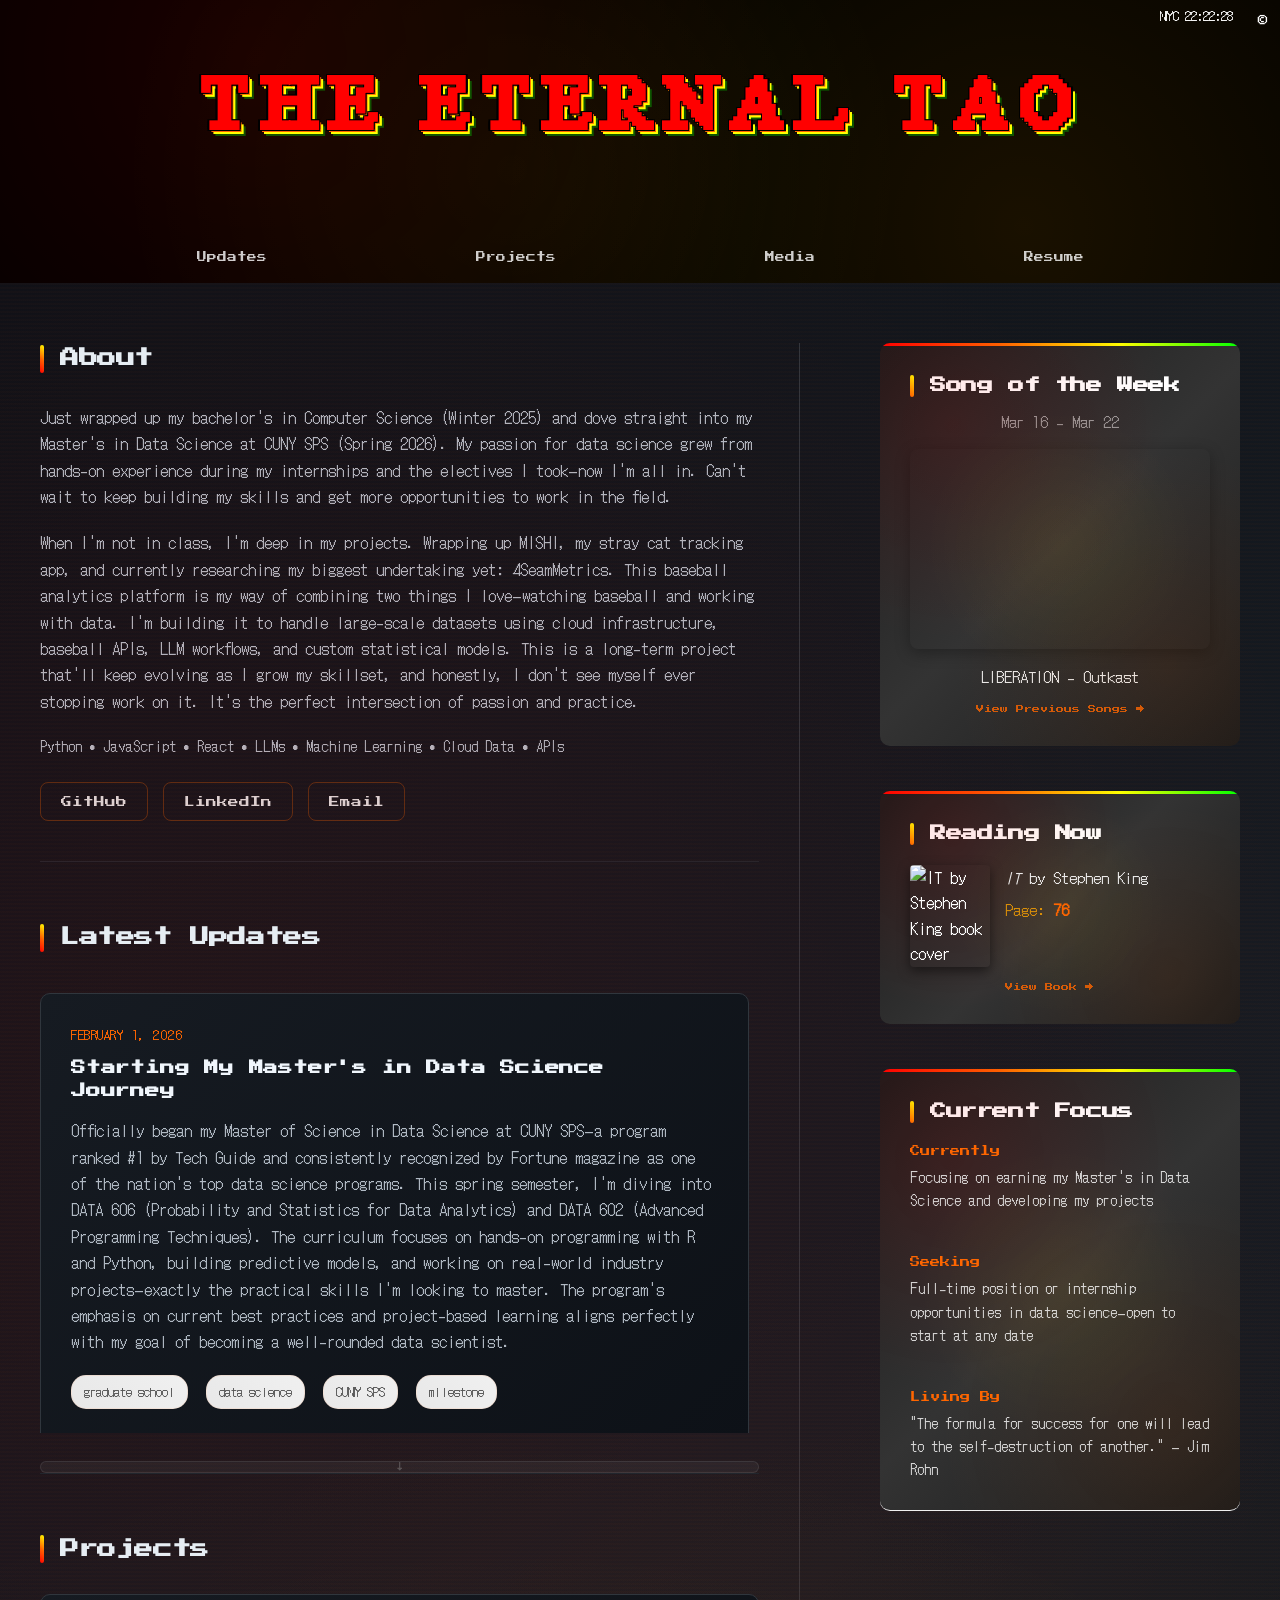
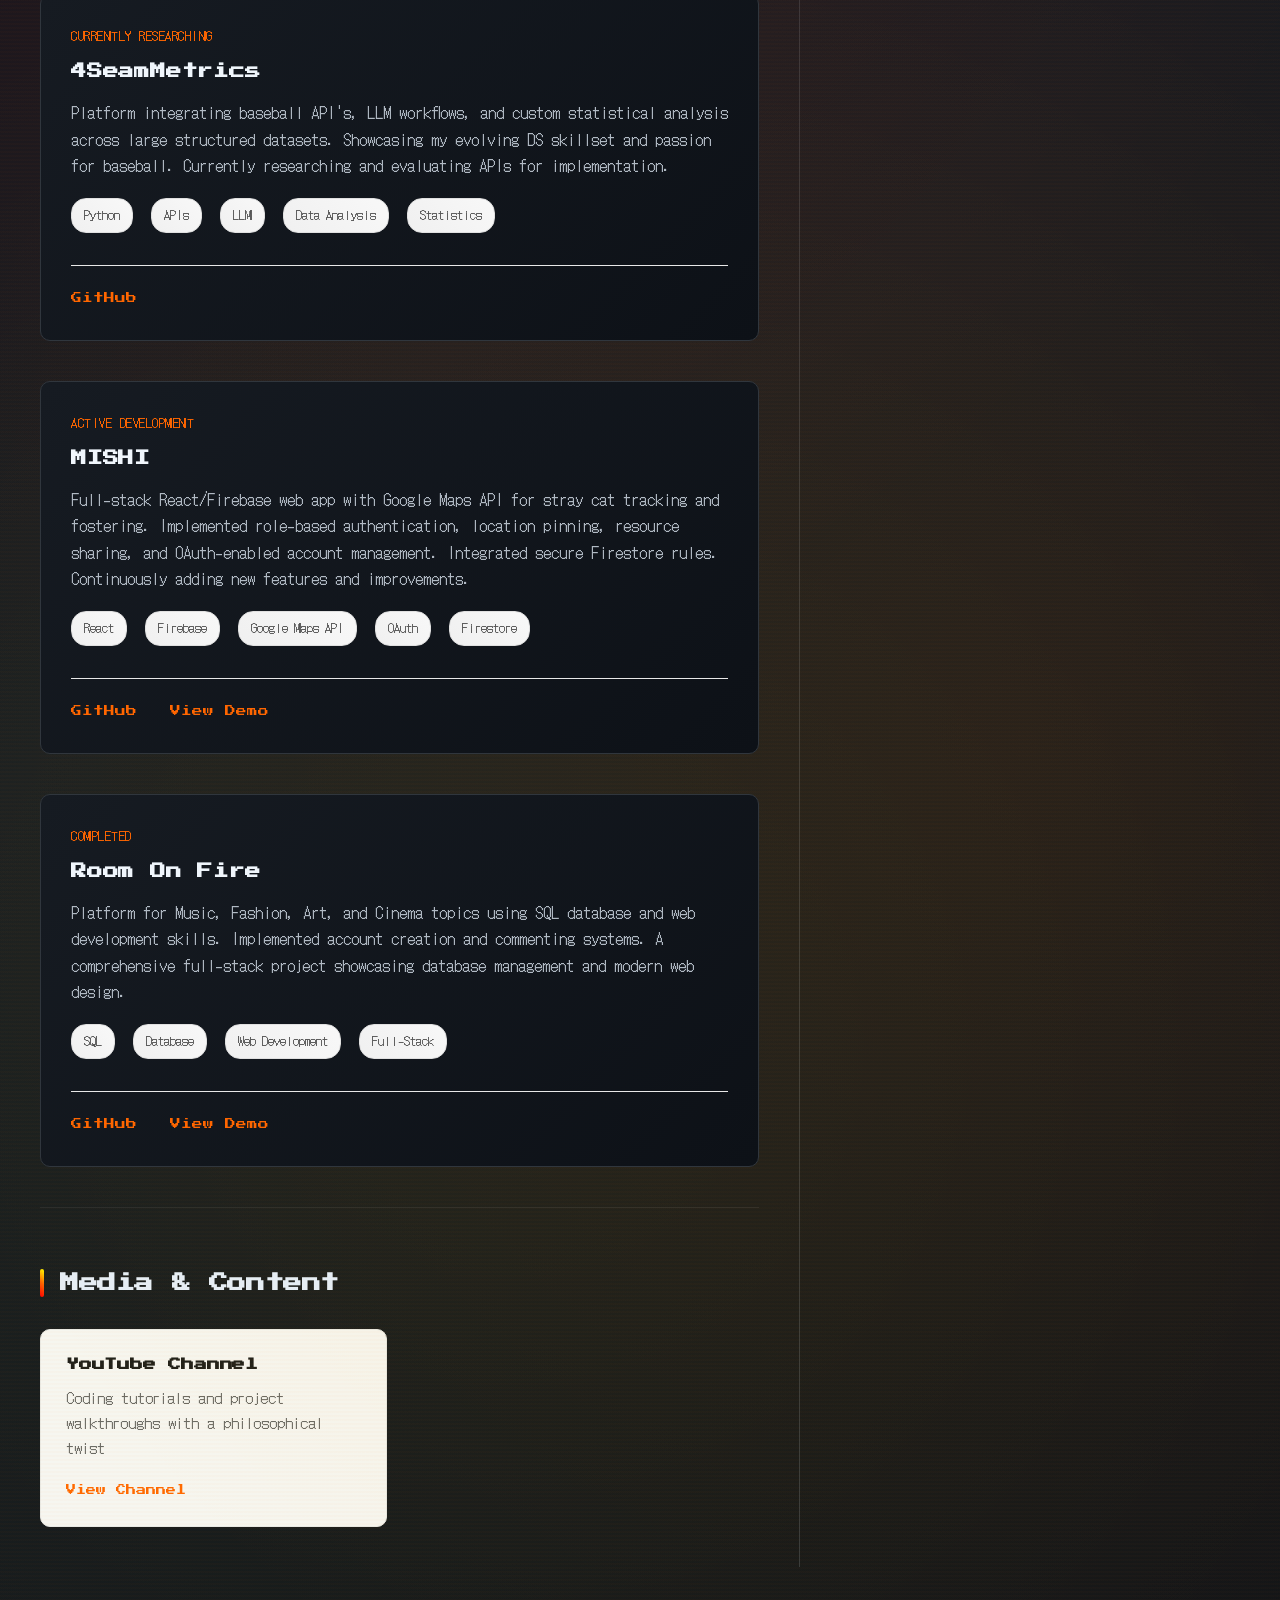
==== index.html @ ea90b06b "Update index.html" ====
<!DOCTYPE html>
<html lang="en">
<head>
    <meta charset="UTF-8">
    <meta name="viewport" content="width=device-width, initial-scale=1.0">
    <title>The Eternal Tao</title>
    <link rel="preconnect" href="https://fonts.googleapis.com">
    <link rel="preconnect" href="https://fonts.gstatic.com" crossorigin>
    <link href="https://fonts.googleapis.com/css2?family=Press+Start+2P&family=DotGothic16&display=swap" rel="stylesheet">
    <style>
        /* Pixelated Times New Roman Font - ONLY for main title */
        @font-face {
            font-family: 'Pixelated Times New Roman';
            src: url('pixelated-times-new-roman.otf.woff2') format('woff2');
            font-weight: normal;
            font-style: normal;
        }
        
        * {
            margin: 0;
            padding: 0;
            box-sizing: border-box;
        }

        body {
            font-family: 'DotGothic16', monospace;
            line-height: 1.6;
            color: #333;
            background: linear-gradient(135deg, #1a1a1a 0%, #2d2d2d 25%, #1a1a1a 50%, #2d2d2d 75%, #1a1a1a 100%);
            background-size: 400% 400%;
            animation: subtleShift 15s ease infinite;
            font-size: 16px;
            min-height: 100vh;
        }

        @keyframes subtleShift {
            0%, 100% { background-position: 0% 50%; }
            50% { background-position: 100% 50%; }
        }

        /* Header */
        .main-header {
            background: #000;
            padding: 25px 40px 80px 40px;
            text-align: center;
            position: relative;
            overflow: hidden;
        }

        .header-info {
            position: absolute;
            top: 3px;
            right: 4px;
            display: flex;
            align-items: center;
            gap: 15px;
            z-index: 10;
        }

        .nyc-time {
            font-family: 'DotGothic16', monospace;
            color: white;
            font-size: 0.765rem;
        }

        .copyright-btn {
            font-family: 'DotGothic16', monospace;
            background: transparent;
            border: none;
            color: white;
            width: 28px;
            height: 28px;
            border-radius: 50%;
            display: flex;
            align-items: center;
            justify-content: center;
            cursor: pointer;
            font-size: 1.2rem;
            transition: all 0.3s ease;
        }

        .copyright-btn:hover {
            color: #ff6600;
        }

        .legal-window {
            display: none;
            position: fixed;
            top: 50%;
            left: 50%;
            transform: translate(-50%, -50%);
            width: 600px;
            max-width: 90vw;
            background: #1a1a1a;
            border: 2px solid #ff6600;
            z-index: 1000;
            box-shadow: 0 0 20px rgba(255, 102, 0, 0.3);
        }

        .legal-window.active {
            display: block;
        }

        .legal-window-header {
            background: #ff6600;
            padding: 2px 12px;
            display: flex;
            justify-content: flex-end;
            align-items: center;
            cursor: move;
            user-select: none;
        }

        .legal-window-title {
            font-family: 'Pixelated Times New Roman', 'Press Start 2P', monospace;
            font-size: 4rem;
            color: #ff0000;
            text-shadow: 
                0.8px 0.8px 0px #000,
                -0.8px -0.8px 0px #000,
                0.8px -0.8px 0px #000,
                -0.8px 0.8px 0px #000,
                1px 1px 0px #ffff00,
                2px 2px 0px rgba(0, 255, 0, 0.3);
        }

        .legal-close-btn {
            font-family: 'DotGothic16', monospace;
            background: #1a1a1a;
            border: 1px solid #333;
            color: white;
            width: 24px;
            height: 24px;
            display: flex;
            align-items: center;
            justify-content: center;
            cursor: pointer;
            font-size: 1rem;
            transition: all 0.2s ease;
        }

        .legal-close-btn:hover {
            background: #ff0000;
            border-color: #ff0000;
        }

        .legal-window-content {
            padding: 20px;
            max-height: 400px;
            overflow-y: auto;
            font-family: 'DotGothic16', monospace;
            color: white;
            font-size: 0.85rem;
            line-height: 1.6;
        }

        .legal-window-content::-webkit-scrollbar {
            width: 12px;
        }

        .legal-window-content::-webkit-scrollbar-track {
            background: #0a0a0a;
        }

        .legal-window-content::-webkit-scrollbar-thumb {
            background: #333;
            border-radius: 2px;
        }

        .legal-window-content::-webkit-scrollbar-thumb:hover {
            background: #555;
        }

        .legal-overlay {
            display: none;
            position: fixed;
            top: 0;
            left: 0;
            right: 0;
            bottom: 0;
            background: rgba(0, 0, 0, 0.7);
            z-index: 999;
        }

        .legal-overlay.active {
            display: block;
        }

        .main-header::before {
            content: '';
            position: absolute;
            top: 0;
            left: 0;
            right: 0;
            bottom: 0;
            background: 
                radial-gradient(circle at 20% 20%, rgba(255, 0, 0, 0.1) 0%, transparent 50%),
                radial-gradient(circle at 80% 80%, rgba(255, 165, 0, 0.1) 0%, transparent 50%),
                radial-gradient(circle at 40% 60%, rgba(255, 255, 0, 0.05) 0%, transparent 50%);
            pointer-events: none;
        }

        .title-container {
            display: flex;
            justify-content: center;
            align-items: center;
            width: 100%;
            min-height: 120px;
        }

        .arcade-title {
            font-family: 'Pixelated Times New Roman', 'Press Start 2P', monospace;
            font-size: 8.25rem;
            color: #ff0000;
            text-align: center;
            margin-bottom: 20px;
            text-shadow: 
                1.3px 1.3px 0px #000,
                -1.3px -1.3px 0px #000,
                1.3px -1.3px 0px #000,
                -1.3px 1.3px 0px #000,
                2px 2px 0px #ff6600,
                4px 4px 0px #ffff00,
                6px 6px 0px rgba(0, 255, 0, 0.3);
            animation: arcadeGlow 3s ease-in-out infinite alternate, fontCycle 7.5s infinite;
            letter-spacing: 0.1em;
            position: relative;
            z-index: 2;
            line-height: 1.2;
            white-space: nowrap;
            transform-origin: center center;
            display: inline-block;
        }

        @keyframes arcadeGlow {
            0% {
                text-shadow: 
                    1.3px 1.3px 0px #000,
                    -1.3px -1.3px 0px #000,
                    1.3px -1.3px 0px #000,
                    -1.3px 1.3px 0px #000,
                    2px 2px 0px #ff6600,
                    4px 4px 0px #ffff00,
                    6px 6px 0px rgba(0, 255, 0, 0.3);
            }
            100% {
                text-shadow: 
                    1.3px 1.3px 0px #000,
                    -1.3px -1.3px 0px #000,
                    1.3px -1.3px 0px #000,
                    -1.3px 1.3px 0px #000,
                    3px 3px 0px #ff6600,
                    6px 6px 0px #ffff00,
                    9px 9px 0px rgba(0, 255, 0, 0.5);
            }
        }

        @keyframes fontCycle {
            /* Normal for 6 seconds (0-80%) */
            0%, 80% {
                font-family: 'Pixelated Times New Roman', 'Press Start 2P', monospace;
                transform: scale(1);
            }
            /* Rapid cycling through 5 fonts for 1.5 seconds (80-100%) */
            /* All same size, all cross-platform compatible */
            81% {
                font-family: 'Impact', sans-serif;
                transform: scale(0.55);
            }
            83% {
                font-family: 'Arial Black', sans-serif;
                transform: scale(0.55);
            }
            85% {
                font-family: 'Courier New', monospace;
                transform: scale(0.55);
            }
            87% {
                font-family: 'Georgia', serif;
                transform: scale(0.55);
            }
            89% {
                font-family: 'Verdana', sans-serif;
                transform: scale(0.55);
            }
            91% {
                font-family: 'Impact', sans-serif;
                transform: scale(0.55);
            }
            93% {
                font-family: 'Courier New', monospace;
                transform: scale(0.55);
            }
            95% {
                font-family: 'Arial Black', sans-serif;
                transform: scale(0.55);
            }
            97% {
                font-family: 'Georgia', serif;
                transform: scale(0.55);
            }
            99% {
                font-family: 'Verdana', sans-serif;
                transform: scale(0.55);
            }
            /* Back to normal */
            100% {
                font-family: 'Pixelated Times New Roman', 'Press Start 2P', monospace;
                transform: scale(1);
            }
        }

        .subtitle {
            font-family: 'DotGothic16', monospace;
            font-size: 1rem;
            color: rgba(255, 165, 0, 0.6);
            text-align: center;
            margin-bottom: 20px;
            font-weight: 300;
            position: relative;
            z-index: 2;
            animation: subtitleFlicker 10s infinite;
        }

        @keyframes subtitleFlicker {
            0% { opacity: 0.3; }
            1% { opacity: 0.7; }
            2% { opacity: 0.4; }
            3%, 40% { opacity: 0.6; }
            41% { opacity: 0.4; }
            42% { opacity: 0.7; }
            43%, 75% { opacity: 0.6; }
            76% { opacity: 0.2; }
            77% { opacity: 0.8; }
            78% { opacity: 0.3; }
            79% { opacity: 0.7; }
            80% { opacity: 0.4; }
            81% { opacity: 0.6; }
            82%, 100% { opacity: 0; }
        }

        .main-nav {
            display: flex;
            gap: 165px;
            justify-content: center;
            flex-wrap: wrap;
            position: absolute;
            bottom: 0px;
            left: 50%;
            transform: translateX(-50%);
            z-index: 2;
            width: 100%;
        }

        .main-nav a {
            font-family: 'Press Start 2P', monospace;
            color: rgba(255, 255, 255, 0.8);
            text-decoration: none;
            font-size: 0.61rem;
            font-weight: 500;
            padding: 12px 22px 18px 22px;
            border-radius: 6px;
            transition: all 0.3s ease;
        }

        .main-nav a:hover {
            color: #ff6600;
            text-decoration: underline;
        }

        /* Main Content Container */
        .main-container {
            background: linear-gradient(135deg, #0d1117 0%, #161b22 50%, #0d1117 100%);
            padding: 60px 0;
            min-height: calc(100vh - 200px);
            position: relative;
            overflow: hidden;
        }

        .main-container::before {
            content: '';
            position: absolute;
            top: 0;
            left: 0;
            right: 0;
            bottom: 0;
            background: 
                radial-gradient(circle at 20% 30%, rgba(255, 0, 0, 0.08) 0%, transparent 50%),
                radial-gradient(circle at 80% 70%, rgba(255, 102, 0, 0.08) 0%, transparent 50%),
                radial-gradient(circle at 40% 80%, rgba(255, 255, 0, 0.05) 0%, transparent 50%),
                repeating-linear-gradient(
                    0deg,
                    transparent,
                    transparent 2px,
                    rgba(255, 102, 0, 0.02) 2px,
                    rgba(255, 102, 0, 0.02) 4px
                );
            pointer-events: none;
        }

        .content-wrapper {
            max-width: 1400px;
            margin: 0 auto;
            padding: 0 40px;
        }

        .content-grid {
            display: grid;
            grid-template-columns: 2fr 1fr;
            gap: 60px;
            margin-top: 0;
        }

        .main-content {
            padding-right: 40px;
            border-right: 1px solid #30363d;
        }

        .sidebar {
            padding-left: 20px;
        }

        /* Section Styles */
        .section {
            margin-bottom: 60px;
            padding-bottom: 40px;
            border-bottom: 1px solid #21262d;
        }

        .section:last-child {
            border-bottom: none;
            margin-bottom: 0;
        }

        /* Updates section with scrolling */
        .updates-section {
            position: relative;
        }

        .updates-section::after {
            content: '↓';
            position: absolute;
            bottom: 0;
            left: 0;
            right: 0;
            height: 10px;
            display: flex;
            align-items: center;
            justify-content: center;
            background: rgba(160, 160, 160, 0.08);
            border: 1px solid rgba(160, 160, 160, 0.15);
            border-radius: 6px;
            color: rgba(160, 160, 160, 0.4);
            font-size: 0.6rem;
            font-weight: bold;
            z-index: 1;
            pointer-events: auto;
            cursor: pointer;
            transition: all 0.5s ease;
        }

        .updates-section.scrolled-to-bottom::after {
            background: linear-gradient(90deg, rgba(255, 102, 0, 0.3), rgba(255, 136, 0, 0.3), rgba(255, 102, 0, 0.3));
            border-color: #ff6600;
            color: #ff6600;
            box-shadow: 0 0 20px rgba(255, 102, 0, 0.6), 0 0 40px rgba(255, 102, 0, 0.3);
            animation: barGlow 2s ease-in-out infinite;
            cursor: default;
        }

        @keyframes barGlow {
            0%, 100% {
                box-shadow: 0 0 20px rgba(255, 102, 0, 0.6), 0 0 40px rgba(255, 102, 0, 0.3);
            }
            50% {
                box-shadow: 0 0 30px rgba(255, 102, 0, 0.9), 0 0 60px rgba(255, 102, 0, 0.5);
            }
        }

        .updates-scroll-container {
            max-height: 450px;
            overflow-y: auto;
            padding-right: 15px;
            margin-right: -5px;
            padding-top: 10px;
            padding-bottom: 10px;
        }

        /* Custom scrollbar styling */
        .updates-scroll-container::-webkit-scrollbar {
            width: 8px;
            -webkit-appearance: none;
        }

        .updates-scroll-container::-webkit-scrollbar-track {
            background: rgba(255, 102, 0, 0.1);
            border-radius: 4px;
        }

        .updates-scroll-container::-webkit-scrollbar-thumb {
            background: linear-gradient(45deg, #ff6600, #ff8800);
            border-radius: 4px;
            transition: background 0.3s ease;
        }

        .updates-scroll-container::-webkit-scrollbar-thumb:hover {
            background: linear-gradient(45deg, #ff0000, #ff6600);
        }

        /* Firefox scrollbar */
        .updates-scroll-container {
            scrollbar-width: thin;
            scrollbar-color: #ff6600 rgba(255, 102, 0, 0.1);
            overflow-y: scroll;
        }

        h2 {
            font-family: 'Press Start 2P', monospace;
            font-size: 1.19rem;
            font-weight: 600;
            color: #e6edf3;
            margin-bottom: 30px;
            letter-spacing: -0.4px;
            position: relative;
            padding-left: 20px;
        }

        h2::before {
            content: '';
            position: absolute;
            left: 0;
            top: 50%;
            transform: translateY(-50%);
            width: 4px;
            height: 28px;
            background: linear-gradient(45deg, #ff0000, #ff6600, #ffff00);
            border-radius: 2px;
        }

        h3 {
            font-family: 'Press Start 2P', monospace;
            font-size: 0.98rem;
            font-weight: 600;
            color: #f0f6fc;
            margin-bottom: 15px;
            letter-spacing: -0.2px;
        }

        p {
            font-family: 'DotGothic16', monospace;
            margin-bottom: 20px;
            color: #b1bac4;
            line-height: 1.65;
        }

        /* Update/Blog items */
        .update-item {
            margin-bottom: 40px;
            padding: 30px;
            background: linear-gradient(135deg, #161b22 0%, #0d1117 100%);
            border-radius: 10px;
            border-left: 4px solid #ff6600;
            border: 1px solid #30363d;
            transition: all 0.3s ease;
            position: relative;
            overflow: hidden;
        }

        .update-item::before {
            content: '';
            position: absolute;
            top: 0;
            left: 0;
            right: 0;
            bottom: 0;
            background: linear-gradient(45deg, transparent 0%, rgba(255, 102, 0, 0.02) 50%, transparent 100%);
            opacity: 0;
            transition: opacity 0.3s ease;
        }

        .update-item:hover::before {
            opacity: 1;
        }

        .update-item:hover {
            background: linear-gradient(135deg, #21262d 0%, #161b22 100%);
            border-left-color: #ff0000;
            transform: translateX(5px) translateY(-2px);
            box-shadow: 0 8px 25px rgba(255, 102, 0, 0.25);
            border-color: #ff6600;
        }

        .update-item:last-child {
            margin-bottom: 0;
        }

        .update-date {
            font-family: 'DotGothic16', monospace;
            font-size: 0.85rem;
            color: #ff6600;
            margin-bottom: 10px;
            font-weight: 500;
            text-transform: uppercase;
            letter-spacing: 0.5px;
        }

        .update-item h3 {
            margin-bottom: 15px;
            font-size: 0.91rem;
            color: #f0f6fc;
        }

        .update-tags {
            margin-top: 18px;
        }

        .tag {
            font-family: 'DotGothic16', monospace;
            display: inline-block;
            background: linear-gradient(45deg, #e8e8e8, #f0f0f0);
            color: #555;
            padding: 6px 12px;
            border-radius: 15px;
            font-size: 0.8rem;
            margin-right: 10px;
            margin-bottom: 6px;
            font-weight: 500;
            transition: all 0.3s ease;
            border: 1px solid rgba(255, 102, 0, 0.1);
            position: relative;
            overflow: hidden;
        }

        .tag::before {
            content: '';
            position: absolute;
            top: 0;
            left: -100%;
            width: 100%;
            height: 100%;
            background: linear-gradient(90deg, transparent, rgba(255, 102, 0, 0.2), transparent);
            transition: left 0.5s ease;
        }

        .tag:hover::before {
            left: 100%;
        }

        .tag:hover {
            background: linear-gradient(45deg, #ff6600, #ff8800);
            color: white;
            transform: translateY(-2px);
            box-shadow: 0 4px 15px rgba(255, 102, 0, 0.3);
        }

        /* Project items */
        .project-card {
            margin-bottom: 40px;
            padding: 30px;
            background: linear-gradient(135deg, #161b22 0%, #0d1117 100%);
            border: 1px solid #30363d;
            border-radius: 10px;
            transition: all 0.4s ease;
            position: relative;
            overflow: hidden;
        }

        .project-card::before {
            content: '';
            position: absolute;
            top: 0;
            left: 0;
            right: 0;
            height: 3px;
            background: linear-gradient(90deg, #ff0000, #ff6600, #ffff00, #00ff00);
            border-radius: 10px 10px 0 0;
            opacity: 0;
            transition: opacity 0.3s ease;
        }

        .project-card::after {
            content: '';
            position: absolute;
            top: 0;
            left: 0;
            right: 0;
            bottom: 0;
            background: linear-gradient(45deg, 
                rgba(255, 0, 0, 0.01) 0%, 
                rgba(255, 102, 0, 0.02) 25%, 
                rgba(255, 255, 0, 0.01) 50%, 
                rgba(0, 255, 0, 0.005) 75%, 
                transparent 100%);
            opacity: 0;
            transition: opacity 0.4s ease;
            pointer-events: none;
        }

        .project-card:hover::before {
            opacity: 1;
        }

        .project-card:hover::after {
            opacity: 1;
        }

        .project-card:hover {
            border-color: #ff6600;
            box-shadow: 0 12px 35px rgba(255, 102, 0, 0.3);
            transform: translateY(-5px) scale(1.02);
            background: linear-gradient(135deg, #21262d 0%, #161b22 100%);
        }

        .project-card:last-child {
            margin-bottom: 0;
        }

        .project-status {
            font-family: 'DotGothic16', monospace;
            font-size: 0.85rem;
            color: #ff6600;
            margin-bottom: 12px;
            font-weight: 500;
            text-transform: uppercase;
            letter-spacing: 0.5px;
        }

        .skills-cloud {
            margin-top: 18px;
        }

        .skill-tag {
            font-family: 'DotGothic16', monospace;
            display: inline-block;
            background: linear-gradient(45deg, #f0f0f0, #f8f8f8);
            color: #555;
            padding: 6px 12px;
            border-radius: 15px;
            font-size: 0.8rem;
            margin-right: 10px;
            margin-bottom: 6px;
            border: 1px solid #e0e0e0;
            transition: all 0.3s ease;
            position: relative;
            overflow: hidden;
        }

        .skill-tag::after {
            content: '';
            position: absolute;
            top: 50%;
            left: 50%;
            width: 0;
            height: 0;
            background: radial-gradient(circle, rgba(255, 255, 0, 0.3) 0%, rgba(255, 102, 0, 0.2) 100%);
            transition: all 0.4s ease;
            transform: translate(-50%, -50%);
            border-radius: 50%;
        }

        .skill-tag:hover::after {
            width: 200px;
            height: 200px;
        }

        .skill-tag:hover {
            background: linear-gradient(45deg, #ffff00, #ffcc00);
            color: #333;
            border-color: #ff6600;
            transform: scale(1.05);
            box-shadow: 0 4px 15px rgba(255, 255, 0, 0.4);
        }

        .project-links {
            margin-top: 20px;
            padding-top: 18px;
            border-top: 1px solid #e8e8e8;
        }

        .project-links a {
            font-family: 'Press Start 2P', monospace;
            color: #ff6600;
            text-decoration: none;
            margin-right: 25px;
            font-size: 0.67rem;
            font-weight: 500;
            transition: color 0.2s ease;
        }

        .project-links a:hover {
            color: #ff0000;
            text-decoration: underline;
        }

        /* Media grid */
        .media-grid {
            display: grid;
            grid-template-columns: 1fr 1fr;
            gap: 25px;
            margin-top: 25px;
        }

        .media-item {
            padding: 25px;
            background: #f6f6f6;
            border-radius: 10px;
            border: 1px solid #e8e8e8;
            transition: all 0.3s ease;
        }

        .media-item:hover {
            background: #f2f2f2;
            border-color: #ff6600;
            transform: translateY(-2px);
            box-shadow: 0 5px 15px rgba(255, 102, 0, 0.08);
        }

        .media-item h3 {
            font-size: 0.81rem;
            margin-bottom: 10px;
            color: #1a1a1a;
        }

        .media-item p {
            font-family: 'DotGothic16', monospace;
            font-size: 0.95rem;
            color: #666;
            margin-bottom: 15px;
        }

        .media-item a {
            font-family: 'Press Start 2P', monospace;
            color: #ff6600;
            text-decoration: none;
            font-size: 0.63rem;
            font-weight: 500;
        }

        .media-item a:hover {
            color: #ff0000;
            text-decoration: underline;
        }

        /* Sidebar styles */
        .sidebar .section {
            margin-bottom: 45px;
            padding-bottom: 30px;
            border-bottom: 1px solid #f0f0f0;
        }

        .sidebar h2 {
            font-size: 1.01rem;
        }

        .sidebar h2::before {
            height: 22px;
            background: linear-gradient(45deg, #ff6600, #ffff00);
        }

        .sidebar p {
            font-size: 0.95rem;
            line-height: 1.6;
        }

        .quick-links {
            list-style: none;
        }

        .quick-links li {
            margin-bottom: 12px;
        }

        .quick-links a {
            font-family: 'Press Start 2P', monospace;
            color: rgba(255, 255, 255, 0.85);
            text-decoration: none;
            font-size: 0.95rem;
            padding: 10px 15px;
            border-radius: 8px;
            display: block;
            transition: all 0.3s ease;
        }

        .quick-links a:hover {
            background: #f8f8f8;
            color: #ff6600;
            transform: translateX(3px);
        }

        /* Current Focus */
        .current-focus {
            background: linear-gradient(135deg, #1a1a1a 0%, #333 50%, #1a1a1a 100%);
            color: white;
            padding: 30px;
            border-radius: 10px;
            margin-bottom: 45px;
            position: relative;
            overflow: hidden;
        }

        .current-focus::before {
            content: '';
            position: absolute;
            top: 0;
            left: 0;
            right: 0;
            height: 3px;
            background: linear-gradient(90deg, #ff0000, #ff6600, #ffff00, #00ff00);
        }

        .current-focus::after {
            content: '';
            position: absolute;
            top: 0;
            left: 0;
            right: 0;
            bottom: 0;
            background: 
                radial-gradient(circle at 20% 20%, rgba(255, 0, 0, 0.1) 0%, transparent 50%),
                radial-gradient(circle at 80% 80%, rgba(255, 102, 0, 0.08) 0%, transparent 50%),
                radial-gradient(circle at 50% 50%, rgba(255, 255, 0, 0.05) 0%, transparent 50%);
            pointer-events: none;
        }

        .current-focus h2 {
            color: white;
            margin-bottom: 18px;
        }

        .current-focus h2::before {
            background: linear-gradient(45deg, #ff6600, #ffff00);
        }

        .focus-item {
            margin-bottom: 25px;
            padding-bottom: 18px;
            position: relative;
            z-index: 1;
        }

        .focus-item:last-child {
            margin-bottom: 0;
            padding-bottom: 0;
        }

        .focus-item strong {
            font-family: 'Press Start 2P', monospace;
            font-weight: 400;
            font-size: 0.6375rem;
            color: #ff6600;
            display: block;
            margin-bottom: 6px;
        }

        .focus-item p {
            font-family: 'DotGothic16', monospace;
            font-size: 0.9rem;
            color: rgba(255, 255, 255, 0.8);
            margin: 0;
        }

        /* About section in sidebar */
        .about-sidebar {
            background: linear-gradient(135deg, #1a1a1a 0%, #333 50%, #1a1a1a 100%);
            color: white;
            padding: 30px;
            border-radius: 10px;
            margin-bottom: 45px;
            position: relative;
            overflow: hidden;
        }

        .about-sidebar::before {
            content: '';
            position: absolute;
            top: 0;
            left: 0;
            right: 0;
            height: 3px;
            background: linear-gradient(90deg, #ff0000, #ff6600, #ffff00, #00ff00);
        }

        .about-sidebar::after {
            content: '';
            position: absolute;
            top: 0;
            left: 0;
            right: 0;
            bottom: 0;
            background: 
                radial-gradient(circle at 20% 20%, rgba(255, 0, 0, 0.1) 0%, transparent 50%),
                radial-gradient(circle at 80% 80%, rgba(255, 102, 0, 0.08) 0%, transparent 50%),
                radial-gradient(circle at 50% 50%, rgba(255, 255, 0, 0.05) 0%, transparent 50%);
            pointer-events: none;
        }

        .about-sidebar h2 {
            color: white;
            margin-bottom: 18px;
        }

        .about-sidebar h2::before {
            background: linear-gradient(45deg, #ff6600, #ffff00);
        }

        .about-sidebar p {
            font-size: 0.95rem;
            line-height: 1.6;
            margin-bottom: 18px;
            color: rgba(255, 255, 255, 0.9);
        }

        /* About section in main content */
        .about-main {
            margin-bottom: 60px;
            padding-bottom: 40px;
            border-bottom: 1px solid #21262d;
        }

        .about-main h2::before {
            content: '';
            position: absolute;
            left: 0;
            top: 50%;
            transform: translateY(-50%);
            width: 4px;
            height: 28px;
            background: linear-gradient(45deg, #ff0000, #ff6600, #ffff00);
            border-radius: 2px;
        }

        .about-main p {
            margin-bottom: 20px;
            color: #b1bac4;
            line-height: 1.65;
        }

        .skills-list-main {
            font-family: 'DotGothic16', monospace;
            font-size: 0.9rem;
            color: #b1bac4;
            margin-bottom: 25px;
        }

        .connect-buttons {
            display: flex;
            gap: 15px;
            flex-wrap: wrap;
        }

        .connect-buttons a {
            font-family: 'Press Start 2P', monospace;
            color: rgba(255, 255, 255, 0.85);
            text-decoration: none;
            font-size: 0.67rem;
            padding: 10px 20px;
            border-radius: 8px;
            border: 1px solid rgba(255, 102, 0, 0.3);
            transition: all 0.3s ease;
        }

        .connect-buttons a:hover {
            background: #f8f8f8;
            color: #ff6600;
            border-color: #ff6600;
        }

        .skills-list {
            font-family: 'DotGothic16', monospace;
            font-size: 0.9rem;
            color: rgba(255, 255, 255, 0.85);
        }

        /* Song of the Week */
        .song-of-week {
            background: linear-gradient(135deg, #1a1a1a 0%, #333 50%, #1a1a1a 100%);
            color: white;
            padding: 30px;
            border-radius: 10px;
            margin-bottom: 45px;
            position: relative;
            overflow: hidden;
        }

        .song-of-week::before {
            content: '';
            position: absolute;
            top: 0;
            left: 0;
            right: 0;
            height: 3px;
            background: linear-gradient(90deg, #ff0000, #ff6600, #ffff00, #00ff00);
        }

        .song-of-week::after {
            content: '';
            position: absolute;
            top: 0;
            left: 0;
            right: 0;
            bottom: 0;
            background: 
                radial-gradient(circle at 20% 20%, rgba(255, 0, 0, 0.1) 0%, transparent 50%),
                radial-gradient(circle at 80% 80%, rgba(255, 102, 0, 0.08) 0%, transparent 50%),
                radial-gradient(circle at 50% 50%, rgba(255, 255, 0, 0.05) 0%, transparent 50%);
            pointer-events: none;
        }

        .song-of-week h2 {
            color: white;
            margin-bottom: 18px;
        }

        .song-of-week h2::before {
            background: linear-gradient(45deg, #ff6600, #ffff00);
        }

        .week-range {
            font-family: 'DotGothic16', monospace;
            font-size: 0.7rem;
            color: rgba(180, 180, 180, 0.8);
            margin-bottom: 15px;
            margin-top: -8px;
            font-weight: 400;
            text-align: center;
        }

        .youtube-container {
            position: relative;
            width: 100%;
            border-radius: 8px;
            overflow: hidden;
            box-shadow: 0 4px 15px rgba(0, 0, 0, 0.3);
            margin-bottom: 15px;
        }

        .youtube-container iframe {
            display: block;
            border-radius: 8px;
        }

        .song-title {
            font-family: 'DotGothic16', monospace;
            font-size: 0.95rem;
            line-height: 1.4;
            margin: 0;
            color: rgba(255, 255, 255, 0.9);
            text-align: center;
            font-weight: 500;
        }

        .previous-songs-btn {
            font-family: 'Press Start 2P', monospace;
            display: block;
            text-align: center;
            margin-top: 15px;
            color: rgba(255, 102, 0, 0.8);
            text-decoration: none;
            font-size: 0.5rem;
            font-weight: 500;
            transition: color 0.2s ease;
        }

        .previous-songs-btn:hover {
            color: #ff6600;
            text-decoration: underline;
        }

        /* Currently Reading */
        .currently-reading {
            background: linear-gradient(135deg, #1a1a1a 0%, #333 50%, #1a1a1a 100%);
            color: white;
            padding: 30px;
            border-radius: 10px;
            margin-bottom: 45px;
            position: relative;
            overflow: hidden;
        }

        .currently-reading::before {
            content: '';
            position: absolute;
            top: 0;
            left: 0;
            right: 0;
            height: 3px;
            background: linear-gradient(90deg, #ff0000, #ff6600, #ffff00, #00ff00);
        }

        .currently-reading::after {
            content: '';
            position: absolute;
            top: 0;
            left: 0;
            right: 0;
            bottom: 0;
            background: 
                radial-gradient(circle at 20% 20%, rgba(255, 0, 0, 0.1) 0%, transparent 50%),
                radial-gradient(circle at 80% 80%, rgba(255, 102, 0, 0.08) 0%, transparent 50%),
                radial-gradient(circle at 50% 50%, rgba(255, 255, 0, 0.05) 0%, transparent 50%);
            pointer-events: none;
        }

        .currently-reading h2 {
            color: white;
            margin-bottom: 18px;
        }

        .currently-reading h2::before {
            background: linear-gradient(45deg, #ff6600, #ffff00);
            height: 22px;
        }

        .book-container {
            display: flex;
            gap: 15px;
            align-items: flex-start;
            position: relative;
            z-index: 1;
        }

        .book-cover {
            width: 80px;
            height: auto;
            border-radius: 4px;
            box-shadow: 0 4px 12px rgba(0, 0, 0, 0.5);
            flex-shrink: 0;
        }

        .book-info {
            display: flex;
            flex-direction: column;
            gap: 8px;
            flex: 1;
        }

        .book-details {
            display: flex;
            flex-direction: column;
            gap: 5px;
        }

        .book-title {
            font-family: 'DotGothic16', monospace;
            color: rgba(255, 255, 255, 0.9);
            font-size: 0.9rem;
            margin: 0;
            line-height: 1.4;
        }

        .book-progress {
            font-family: 'DotGothic16', monospace;
            color: rgba(255, 165, 0, 0.8);
            font-size: 0.85rem;
            margin: 0;
            font-weight: 500;
        }

        .page-number {
            color: #ff6600;
            font-weight: 600;
        }

        .book-link {
            font-family: 'Press Start 2P', monospace;
            color: rgba(255, 102, 0, 0.8);
            text-decoration: none;
            font-size: 0.5rem;
            font-weight: 500;
            transition: color 0.2s ease;
            margin-top: 52px;
            display: inline-block;
        }

        .book-link:hover {
            color: #ff6600;
            text-decoration: underline;
        }

        /* Responsive */
        @media (max-width: 1200px) {
            .content-wrapper {
                max-width: 1200px;
                padding: 0 30px;
            }
        }

        @media (max-width: 768px) {
            /* Mobile title container */
            .title-container {
                min-height: 80px;
            }
            
            /* Title sized to fit on mobile screen */
            .arcade-title {
                font-size: 2.7rem;
                text-align: center;
                width: auto;
                margin-bottom: 0;
            }
            
            /* Mobile header layout */
            .main-header {
                padding: 15px 15px 30px 15px;
            }
            
            /* Keep clock and copyright in top right */
            .header-info {
                top: 8px;
                right: 8px;
                gap: 10px;
            }
            
            .nyc-time {
                font-size: 0.65rem;
            }
            
            .copyright-btn {
                font-size: 1rem;
                width: 24px;
                height: 24px;
            }
            
            /* Nav buttons - directly below title, centered */
            .main-nav {
                position: static;
                transform: none;
                margin-top: 20px;
                gap: 10px;
                padding: 0 15px;
                display: flex;
                flex-wrap: nowrap;
                justify-content: center;
                align-items: center;
            }
            
            .main-nav a {
                font-size: 0.5rem;
                padding: 8px 10px 12px 10px;
                flex: 0 0 auto;
                text-align: center;
                white-space: nowrap;
            }
            
            /* All other fonts 25% smaller */
            body {
                font-size: 12px; /* 16px * 0.75 */
            }
            
            h2 {
                font-size: 0.8925rem; /* 1.19rem * 0.75 */
            }
            
            h3 {
                font-size: 0.735rem; /* 0.98rem * 0.75 */
            }
            
            .sidebar h2 {
                font-size: 0.7575rem; /* 1.01rem * 0.75 */
            }
            
            .focus-item strong {
                font-size: 0.478125rem; /* 0.6375rem * 0.75 */
            }
            
            .focus-item p {
                font-size: 0.675rem; /* 0.9rem * 0.75 */
            }
            
            .previous-songs-btn {
                font-size: 0.375rem; /* 0.5rem * 0.75 */
            }
            
            .book-link {
                font-size: 0.375rem; /* 0.5rem * 0.75 */
            }
            
            .connect-buttons a {
                font-size: 0.5025rem; /* 0.67rem * 0.75 */
                padding: 7.5px 15px;
            }
            
            .project-links a {
                font-size: 0.5025rem; /* 0.67rem * 0.75 */
            }
            
            .media-item a {
                font-size: 0.4725rem; /* 0.63rem * 0.75 */
            }
            
            .update-item h3 {
                font-size: 0.6825rem; /* 0.91rem * 0.75 */
            }
            
            .media-item h3 {
                font-size: 0.6075rem; /* 0.81rem * 0.75 */
            }
            
            .legal-window-title {
                font-size: 3rem; /* 4rem * 0.75 */
            }
            
            .legal-window-content {
                font-size: 0.6375rem; /* 0.85rem * 0.75 */
            }
            
            .content-wrapper {
                padding: 0 20px;
            }
            
            .content-grid {
                grid-template-columns: 1fr;
                gap: 50px;
            }
            
            .main-content {
                border-right: none;
                padding-right: 0;
            }
            
            .sidebar {
                padding-left: 0;
                border-top: 2px solid #f0f0f0;
                padding-top: 50px;
            }
            
            .media-grid {
                grid-template-columns: 1fr;
            }
        }

        @media (max-width: 480px) {
            /* Same rules apply from 768px breakpoint */
            .main-header {
                padding: 25px 15px 60px 15px;
            }
            
            .content-wrapper {
                padding: 0 15px;
            }
            
            .main-nav {
                gap: 10px;
                width: 100%;
                justify-content: center;
            }
            
            .main-nav a {
                flex: 1;
                text-align: center;
                max-width: 100px;
            }
            
            .main-container {
                padding: 40px 0;
            }
            
            .update-item, .project-card, .media-item {
                padding: 25px;
            }
            
            .about-sidebar {
                padding: 25px;
            }
        }
    </style>
</head>
<body>
    <!-- Header -->
    <header class="main-header">
        <div class="header-info">
            <div class="nyc-time" id="nycTime"></div>
            <button class="copyright-btn" id="copyrightBtn">©</button>
        </div>
        <div class="title-container">
            <h1 class="arcade-title">THE ETERNAL TAO</h1>
        </div>
        <nav class="main-nav">
            <a href="#updates">Updates</a>
            <a href="#projects">Projects</a>
            <a href="#media">Media</a>
            <a href="Resumev.pdf?v=2" target="_blank">Resume</a>
        </nav>
    </header>

    <div class="legal-overlay" id="legalOverlay"></div>
    <div class="legal-window" id="legalWindow">
        <div class="legal-window-header" id="legalHeader">
            <button class="legal-close-btn" id="legalCloseBtn">✕</button>
        </div>
        <div class="legal-window-content">
            <div class="legal-window-title" style="text-align: center; margin-bottom: 20px;">THE ETERNAL TAO</div>
            <p>© 2026 THE ETERNAL TAO. ALL RIGHTS RESERVED.</p>
            <p style="margin-top: 15px;">This website and all its content, including but not limited to text, graphics, logos, images, and software, are the property of Kevin Villa or its content suppliers and are protected by international copyright laws.</p>
            <p style="margin-top: 15px;">The compilation of all content on this site is the exclusive property of THE ETERNAL TAO and is protected by international copyright laws. All software used on this site is the property of THE ETERNAL TAO or its software suppliers and is protected by international copyright laws.</p>
            <p style="margin-top: 15px;">Any unauthorized use, reproduction, or distribution of this website or its contents may result in severe civil and criminal penalties and will be prosecuted to the maximum extent possible under the law.</p>
            <p style="margin-top: 15px; font-size: 0.75rem;">TYPEFACES BY Kevin Villa</p>
        </div>
    </div>

    <!-- Main Content -->
    <div class="main-container">
        <div class="content-wrapper">
            <div class="content-grid">
                <!-- Main Content -->
                <div class="main-content">
                    <!-- About Me -->
                    <section class="about-main">
                        <h2>About</h2>
                        <p>Just wrapped up my bachelor's in Computer Science (Winter 2025) and dove straight into my Master's in Data Science at CUNY SPS (Spring 2026). My passion for data science grew from hands-on experience during my internships and the electives I took—now I'm all in. Can't wait to keep building my skills and get more opportunities to work in the field.</p>
                        <p>When I'm not in class, I'm deep in my projects. Wrapping up MISHI, my stray cat tracking app, and currently researching my biggest undertaking yet: 4SeamMetrics. This baseball analytics platform is my way of combining two things I love—watching baseball and working with data. I'm building it to handle large-scale datasets using cloud infrastructure, baseball APIs, LLM workflows, and custom statistical models. This is a long-term project that'll keep evolving as I grow my skillset, and honestly, I don't see myself ever stopping work on it. It's the perfect intersection of passion and practice.</p>
                        <div class="skills-list-main">
                            Python • JavaScript • React • LLMs • Machine Learning • Cloud Data • APIs
                        </div>
                        <div class="connect-buttons">
                            <a href="https://github.com/nowhyporque" target="_blank">GitHub</a>
                            <a href="https://www.linkedin.com/in/kevin-villa-055999270" target="_blank">LinkedIn</a>
                            <a href="mailto:sebastian1722@outlook.com">Email</a>
                        </div>
                    </section>

                    <!-- Latest Updates -->
                    <section class="section updates-section" id="updates">
                        <h2>Latest Updates</h2>
                        <div class="updates-scroll-container">
                        
                        <div class="update-item">
                            <div class="update-date">February 1, 2026</div>
                            <h3>Starting My Master's in Data Science Journey</h3>
                            <p>Officially began my Master of Science in Data Science at CUNY SPS—a program ranked #1 by Tech Guide and consistently recognized by Fortune magazine as one of the nation's top data science programs. This spring semester, I'm diving into DATA 606 (Probability and Statistics for Data Analytics) and DATA 602 (Advanced Programming Techniques). The curriculum focuses on hands-on programming with R and Python, building predictive models, and working on real-world industry projects—exactly the practical skills I'm looking to master. The program's emphasis on current best practices and project-based learning aligns perfectly with my goal of becoming a well-rounded data scientist.</p>
                            <div class="update-tags">
                                <span class="tag">graduate school</span>
                                <span class="tag">data science</span>
                                <span class="tag">CUNY SPS</span>
                                <span class="tag">milestone</span>
                            </div>
                        </div>

                        <div class="update-item">
                            <div class="update-date">January 5, 2026</div>
                            <h3>Completed My Bachelor's in Computer Science</h3>
                            <p>Just wrapped up my Bachelor's degree in Computer Science from Queens College, CUNY. The journey was incredible—I gained solid foundations in web development, database systems, algorithms, and software engineering. My first data science internship in summer 2024 sparked a deep interest in the field, which led me to take data science electives that further fueled my passion. This ultimately opened doors to a second data science internship and solidified my decision to pursue a master's degree in the field. From building full-stack applications to optimizing database queries, every project taught me something valuable. Grateful for the skills I've developed and excited to take them to the next level.</p>
                            <div class="update-tags">
                                <span class="tag">graduation</span>
                                <span class="tag">computer science</span>
                                <span class="tag">achievement</span>
                            </div>
                        </div>
                        </div>
                    </section>

                    <!-- Current Projects -->
                    <section class="section" id="projects">
                        <h2>Projects</h2>
                        
                        <div class="project-card">
                            <div class="project-status">Currently Researching</div>
                            <h3>4SeamMetrics</h3>
                            <p>Platform integrating baseball API's, LLM workflows, and custom statistical analysis across large structured datasets. Showcasing my evolving DS skillset and passion for baseball. Currently researching and evaluating APIs for implementation.</p>
                            <div class="skills-cloud">
                                <span class="skill-tag">Python</span>
                                <span class="skill-tag">APIs</span>
                                <span class="skill-tag">LLM</span>
                                <span class="skill-tag">Data Analysis</span>
                                <span class="skill-tag">Statistics</span>
                            </div>
                            <div class="project-links">
                                <a href="https://github.com/nowhyporque/4SeamMetrics" target="_blank">GitHub</a>
                            </div>
                        </div>

                        <div class="project-card">
                            <div class="project-status">Active Development</div>
                            <h3>MISHI</h3>
                            <p>Full-stack React/Firebase web app with Google Maps API for stray cat tracking and fostering. Implemented role-based authentication, location pinning, resource sharing, and OAuth-enabled account management. Integrated secure Firestore rules. Continuously adding new features and improvements.</p>
                            <div class="skills-cloud">
                                <span class="skill-tag">React</span>
                                <span class="skill-tag">Firebase</span>
                                <span class="skill-tag">Google Maps API</span>
                                <span class="skill-tag">OAuth</span>
                                <span class="skill-tag">Firestore</span>
                            </div>
                            <div class="project-links">
                                <a href="https://github.com/nowhyporque/mishi" target="_blank">GitHub</a>
                                <a href="https://drive.google.com/drive/folders/1JZfPnCouUJPcrgI3oAvu_pgUBVue3_J3" target="_blank">View Demo</a>
                            </div>
                        </div>

                        <div class="project-card">
                            <div class="project-status">Completed</div>
                            <h3>Room On Fire</h3>
                            <p>Platform for Music, Fashion, Art, and Cinema topics using SQL database and web development skills. Implemented account creation and commenting systems. A comprehensive full-stack project showcasing database management and modern web design.</p>
                            <div class="skills-cloud">
                                <span class="skill-tag">SQL</span>
                                <span class="skill-tag">Database</span>
                                <span class="skill-tag">Web Development</span>
                                <span class="skill-tag">Full-Stack</span>
                            </div>
                            <div class="project-links">
                                <a href="https://github.com/nowhyporque/Room-On-fire" target="_blank">GitHub</a>
                                <a href="https://drive.google.com/drive/folders/1a1UQ3nYrf67hTdhJyIcqEP9Z6Oq-JhFY" target="_blank">View Demo</a>
                            </div>
                        </div>
                    </section>

                    <!-- Media & Content -->
                    <section class="section" id="media">
                        <h2>Media & Content</h2>
                        <div class="media-grid">
                            <div class="media-item">
                                <h3>YouTube Channel</h3>
                                <p>Coding tutorials and project walkthroughs with a philosophical twist</p>
                                <a href="https://www.youtube.com/@TheEternalTao2.0" target="_blank">View Channel</a>
                            </div>
                        </div>
                    </section>
                </div>

                <!-- Sidebar -->
                <div class="sidebar">
                    <!-- Song of the Week -->
                    <section class="song-of-week">
                        <h2>Song of the Week</h2>
                        <p class="week-range">Mar 16 - Mar 22</p>
                        <div class="youtube-container">
                            <iframe 
                                width="100%" 
                                height="200" 
                                src="https://www.youtube.com/embed/iIreOrdYvLM" 
                                title="YouTube video player" 
                                frameborder="0" 
                                allow="accelerometer; autoplay; clipboard-write; encrypted-media; gyroscope; picture-in-picture; web-share" 
                                allowfullscreen>
                            </iframe>
                        </div>
                        <p class="song-title">LIBERATION - Outkast</p>
                        <a href="https://youtube.com/playlist?list=PLJw14LNEtZV16eHchf7bT0-V377BwJYm5&si=zArQEk5qjaQOylYG" target="_blank" class="previous-songs-btn">View Previous Songs →</a>
                    </section>

                    <!-- Reading Now -->
                    <section class="currently-reading">
                        <h2>Reading Now</h2>
                        <div class="book-container">
                            <img src="https://covers.openlibrary.org/b/id/15140681-M.jpg" alt="IT by Stephen King book cover" class="book-cover">
                            <div class="book-info">
                                <p class="book-title"><em>IT</em> by Stephen King</p>
                                <p class="book-progress">Page: <span class="page-number">76</span></p>
                                <a href="https://openlibrary.org/works/OL81613W/It?edition=key%3A/books/OL7572658M" target="_blank" class="book-link">View Book →</a>
                            </div>
                        </div>
                    </section>

                    <!-- Current Focus -->
                    <section class="section current-focus">
                        <h2>Current Focus</h2>
                        <div class="focus-item">
                            <strong>Currently</strong>
                            <p>Focusing on earning my Master's in Data Science and developing my projects</p>
                        </div>
                        <div class="focus-item">
                            <strong>Seeking</strong>
                            <p>Full-time position or internship opportunities in data science—open to start at any date</p>
                        </div>
                        <div class="focus-item">
                            <strong>Living By</strong>
                            <p>"The formula for success for one will lead to the self-destruction of another." — Jim Rohn</p>
                        </div>
                    </section>
                </div>
            </div>
        </div>
    </div>

    <script>
        // Wait for DOM to be fully loaded
        document.addEventListener('DOMContentLoaded', function() {
            // Simple smooth scrolling
            document.querySelectorAll('a[href^="#"]').forEach(anchor => {
                anchor.addEventListener('click', function (e) {
                    e.preventDefault();
                    const target = document.querySelector(this.getAttribute('href'));
                    if (target) {
                        target.scrollIntoView({
                            behavior: 'smooth',
                            block: 'start'
                        });
                    }
                });
            });

            // Hide scroll arrow when scrolled to bottom
            const updatesContainer = document.querySelector('.updates-scroll-container');
            const updatesSection = document.querySelector('.updates-section');

            if (updatesContainer && updatesSection) {
                // Scroll detection
                updatesContainer.addEventListener('scroll', function() {
                    const scrollTop = this.scrollTop;
                    const scrollHeight = this.scrollHeight;
                    const clientHeight = this.clientHeight;
                    
                    // Check if scrolled to bottom (within 10px threshold)
                    if (scrollTop + clientHeight >= scrollHeight - 10) {
                        updatesSection.classList.add('scrolled-to-bottom');
                    } else {
                        updatesSection.classList.remove('scrolled-to-bottom');
                    }
                });
                
                // Click on scroll indicator to scroll to bottom
                updatesSection.addEventListener('click', function(e) {
                    // Check if click is on the ::after pseudo-element area
                    const rect = updatesSection.getBoundingClientRect();
                    const clickY = e.clientY - rect.top;
                    const sectionHeight = rect.height;
                    
                    // If click is near the bottom (within the bar area)
                    if (clickY > sectionHeight - 30) {
                        updatesContainer.scrollTo({
                            top: updatesContainer.scrollHeight,
                            behavior: 'smooth'
                        });
                    }
                });
                
                // Trigger check on load in case content is already at bottom
                updatesContainer.dispatchEvent(new Event('scroll'));
            }
        });

        // NYC Time Clock
        function updateNYCTime() {
            const now = new Date();
            const nycTime = new Date(now.toLocaleString('en-US', { timeZone: 'America/New_York' }));
            const hours = nycTime.getHours().toString().padStart(2, '0');
            const minutes = nycTime.getMinutes().toString().padStart(2, '0');
            const seconds = nycTime.getSeconds().toString().padStart(2, '0');
            document.getElementById('nycTime').textContent = `NYC ${hours}:${minutes}:${seconds}`;
        }
        updateNYCTime();
        setInterval(updateNYCTime, 1000);

        // Legal Window Controls
        const copyrightBtn = document.getElementById('copyrightBtn');
        const legalWindow = document.getElementById('legalWindow');
        const legalOverlay = document.getElementById('legalOverlay');
        const legalCloseBtn = document.getElementById('legalCloseBtn');
        const legalHeader = document.getElementById('legalHeader');

        function openLegalWindow() {
            legalWindow.style.transform = 'translate(-50%, -50%)'; // Reset position
            legalWindow.classList.add('active');
            legalOverlay.classList.add('active');
        }

        function closeLegalWindow() {
            legalWindow.classList.remove('active');
            legalOverlay.classList.remove('active');
        }

        function toggleLegalWindow() {
            if (legalWindow.classList.contains('active')) {
                closeLegalWindow();
            } else {
                openLegalWindow();
            }
        }

        copyrightBtn.addEventListener('click', toggleLegalWindow);
        legalCloseBtn.addEventListener('click', closeLegalWindow);
        legalOverlay.addEventListener('click', closeLegalWindow);

        // Make legal window draggable
        let isDragging = false;
        let currentX;
        let currentY;
        let initialX;
        let initialY;

        legalHeader.addEventListener('mousedown', (e) => {
            isDragging = true;
            initialX = e.clientX - legalWindow.offsetLeft;
            initialY = e.clientY - legalWindow.offsetTop;
        });

        document.addEventListener('mousemove', (e) => {
            if (isDragging) {
                e.preventDefault();
                currentX = e.clientX - initialX;
                currentY = e.clientY - initialY;
                legalWindow.style.transform = `translate(${currentX}px, ${currentY}px)`;
            }
        });

        document.addEventListener('mouseup', () => {
            isDragging = false;
        });
    </script>
</body>
</html>
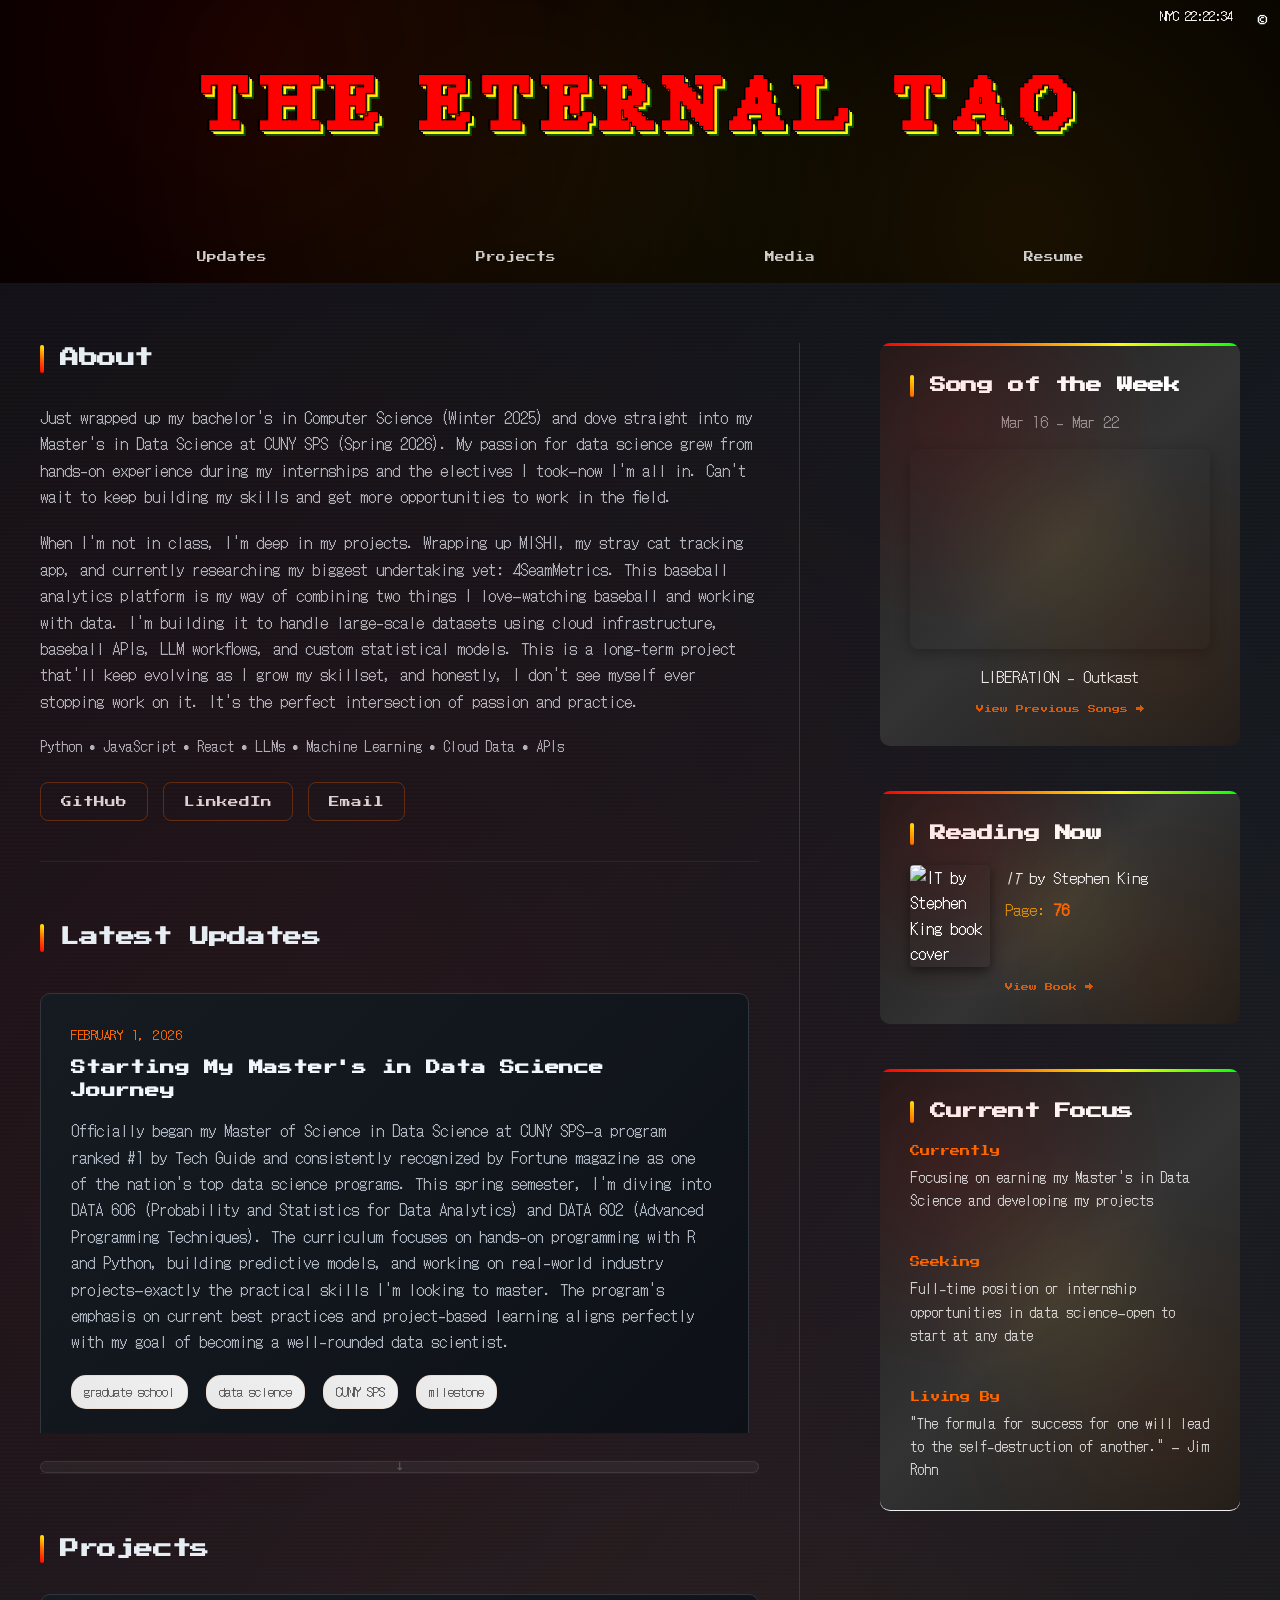
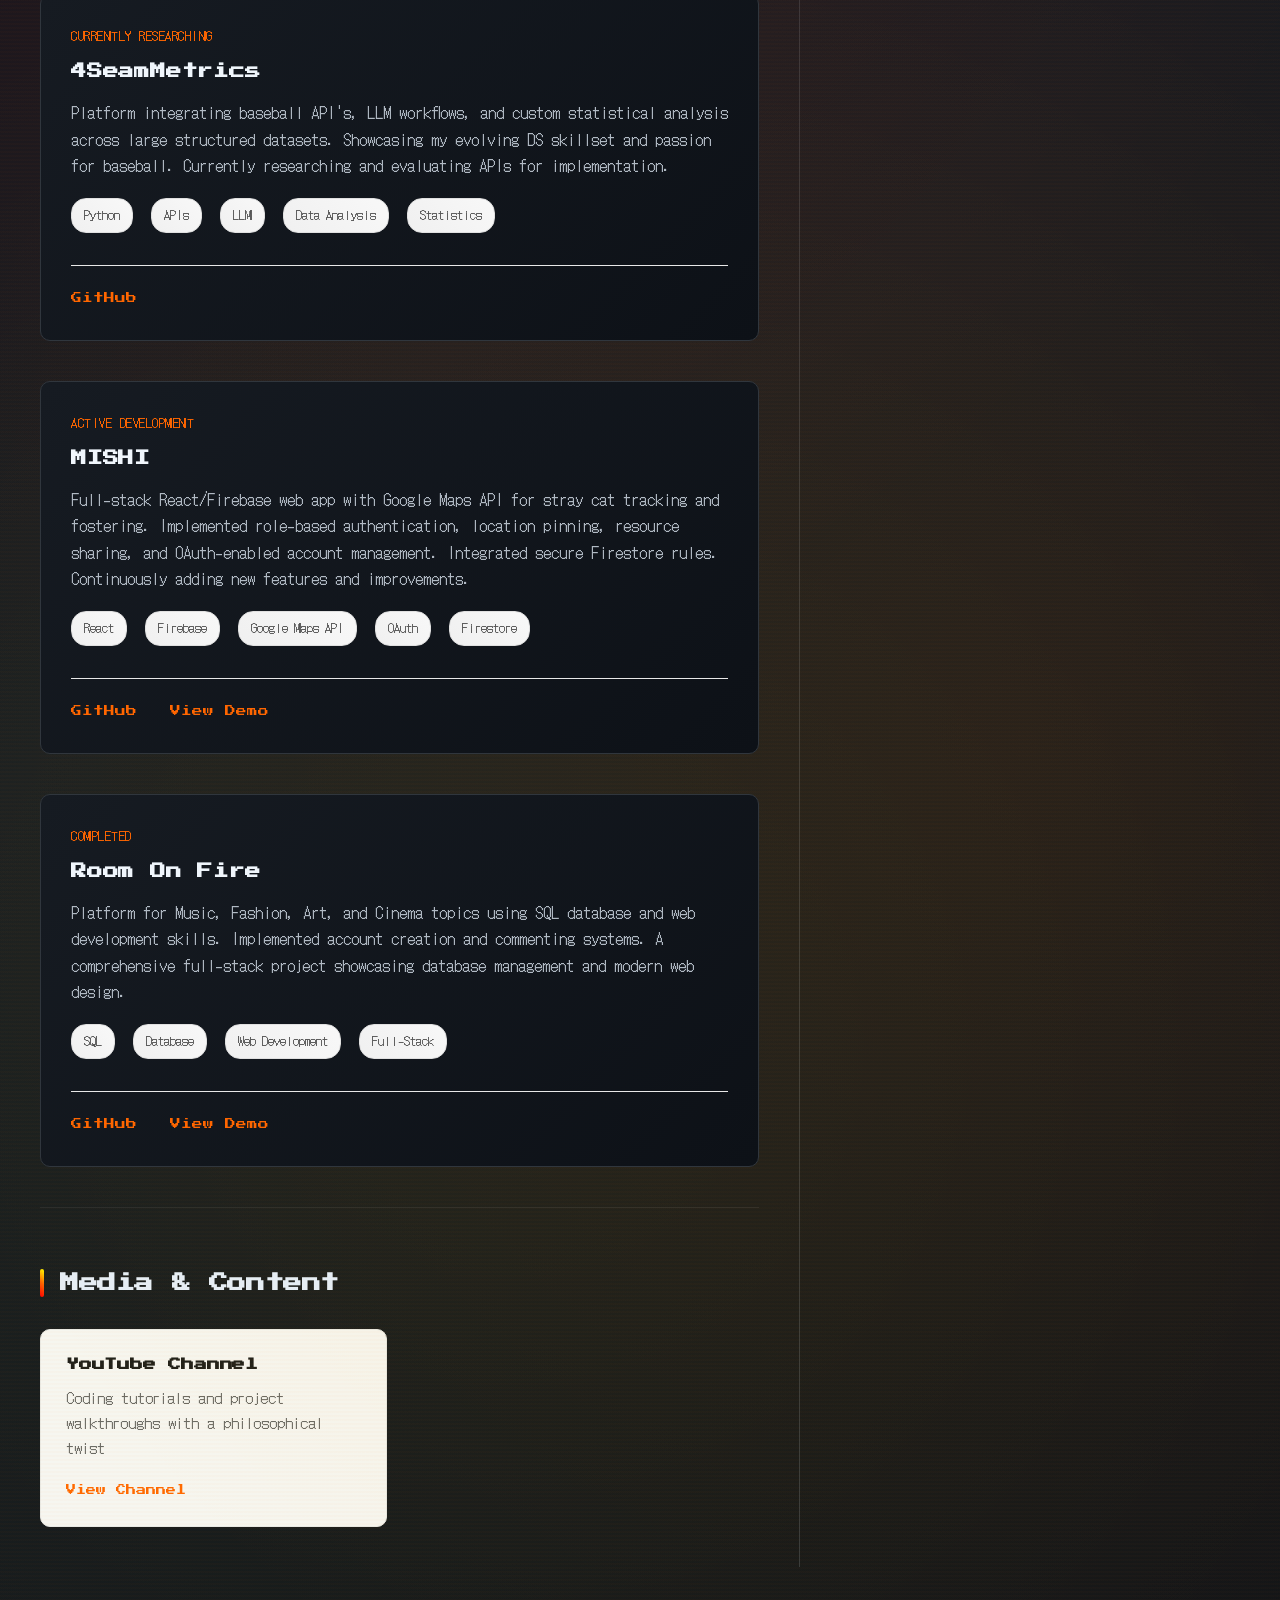
==== commit 579798f7: "Update index.html" ====
--- a/index.html
+++ b/index.html
@@ -95,6 +95,8 @@
             border: 2px solid #ff6600;
             z-index: 1000;
             box-shadow: 0 0 20px rgba(255, 102, 0, 0.3);
+            resize: none;
+            overflow: hidden;
         }
 
         .legal-window.active {
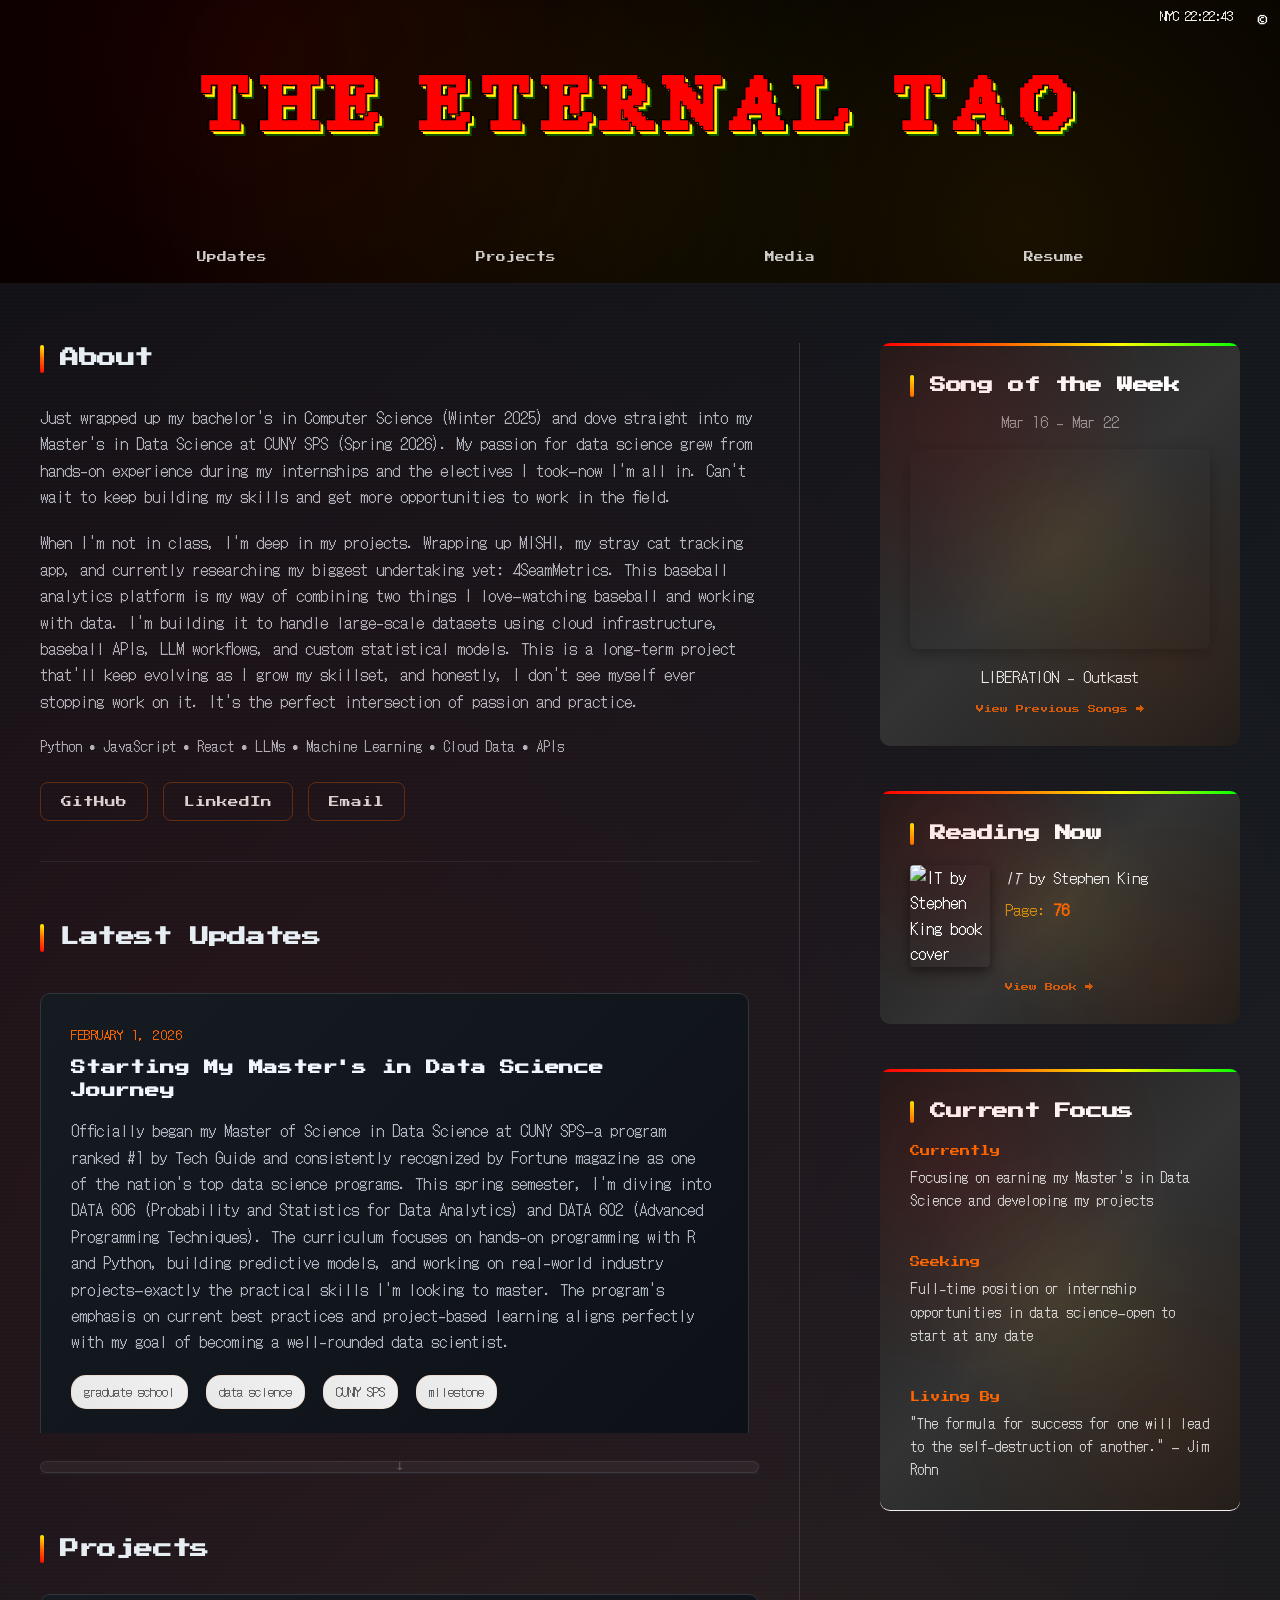
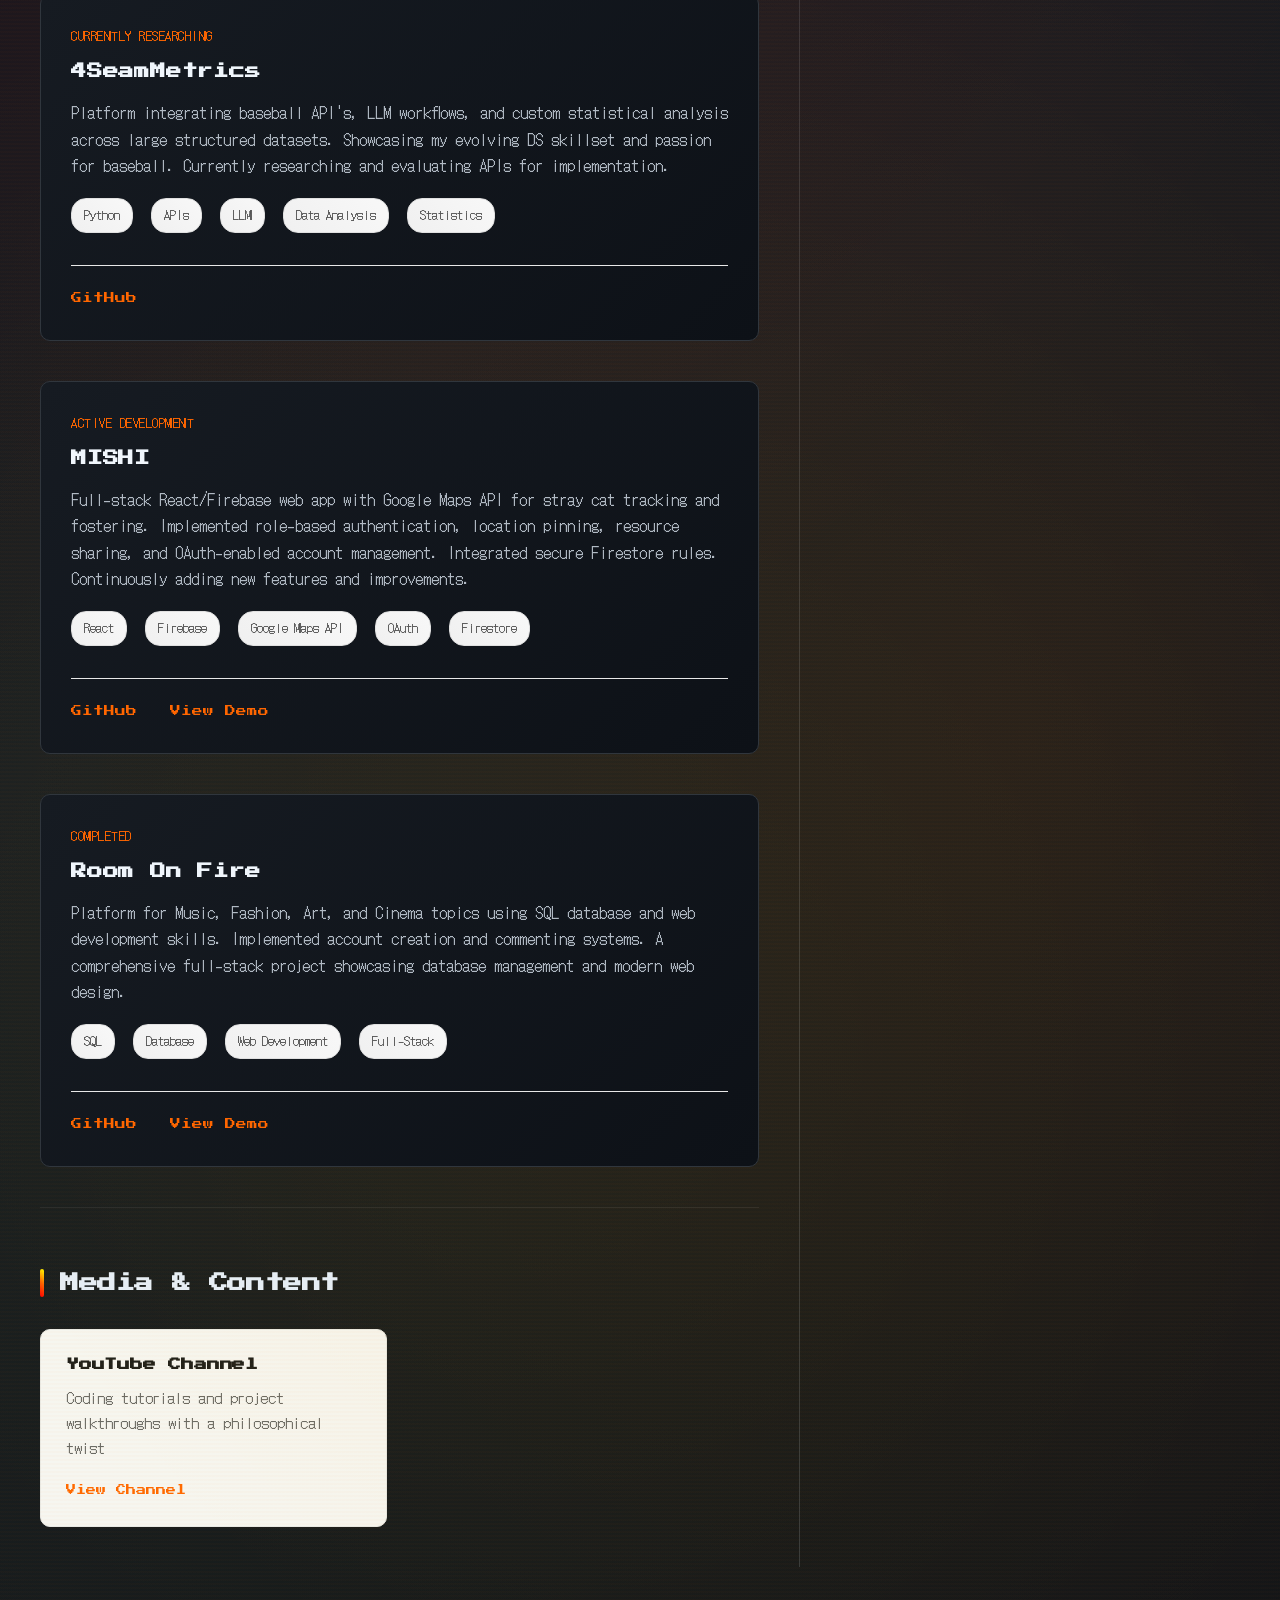
==== commit cef280db: "Update index.html" ====
--- a/index.html
+++ b/index.html
@@ -109,7 +109,6 @@
             display: flex;
             justify-content: flex-end;
             align-items: center;
-            cursor: move;
             user-select: none;
         }
 
@@ -1750,7 +1749,6 @@
         const legalHeader = document.getElementById('legalHeader');
 
         function openLegalWindow() {
-            legalWindow.style.transform = 'translate(-50%, -50%)'; // Reset position
             legalWindow.classList.add('active');
             legalOverlay.classList.add('active');
         }
@@ -1771,32 +1769,6 @@
         copyrightBtn.addEventListener('click', toggleLegalWindow);
         legalCloseBtn.addEventListener('click', closeLegalWindow);
         legalOverlay.addEventListener('click', closeLegalWindow);
-
-        // Make legal window draggable
-        let isDragging = false;
-        let currentX;
-        let currentY;
-        let initialX;
-        let initialY;
-
-        legalHeader.addEventListener('mousedown', (e) => {
-            isDragging = true;
-            initialX = e.clientX - legalWindow.offsetLeft;
-            initialY = e.clientY - legalWindow.offsetTop;
-        });
-
-        document.addEventListener('mousemove', (e) => {
-            if (isDragging) {
-                e.preventDefault();
-                currentX = e.clientX - initialX;
-                currentY = e.clientY - initialY;
-                legalWindow.style.transform = `translate(${currentX}px, ${currentY}px)`;
-            }
-        });
-
-        document.addEventListener('mouseup', () => {
-            isDragging = false;
-        });
     </script>
 </body>
 </html>
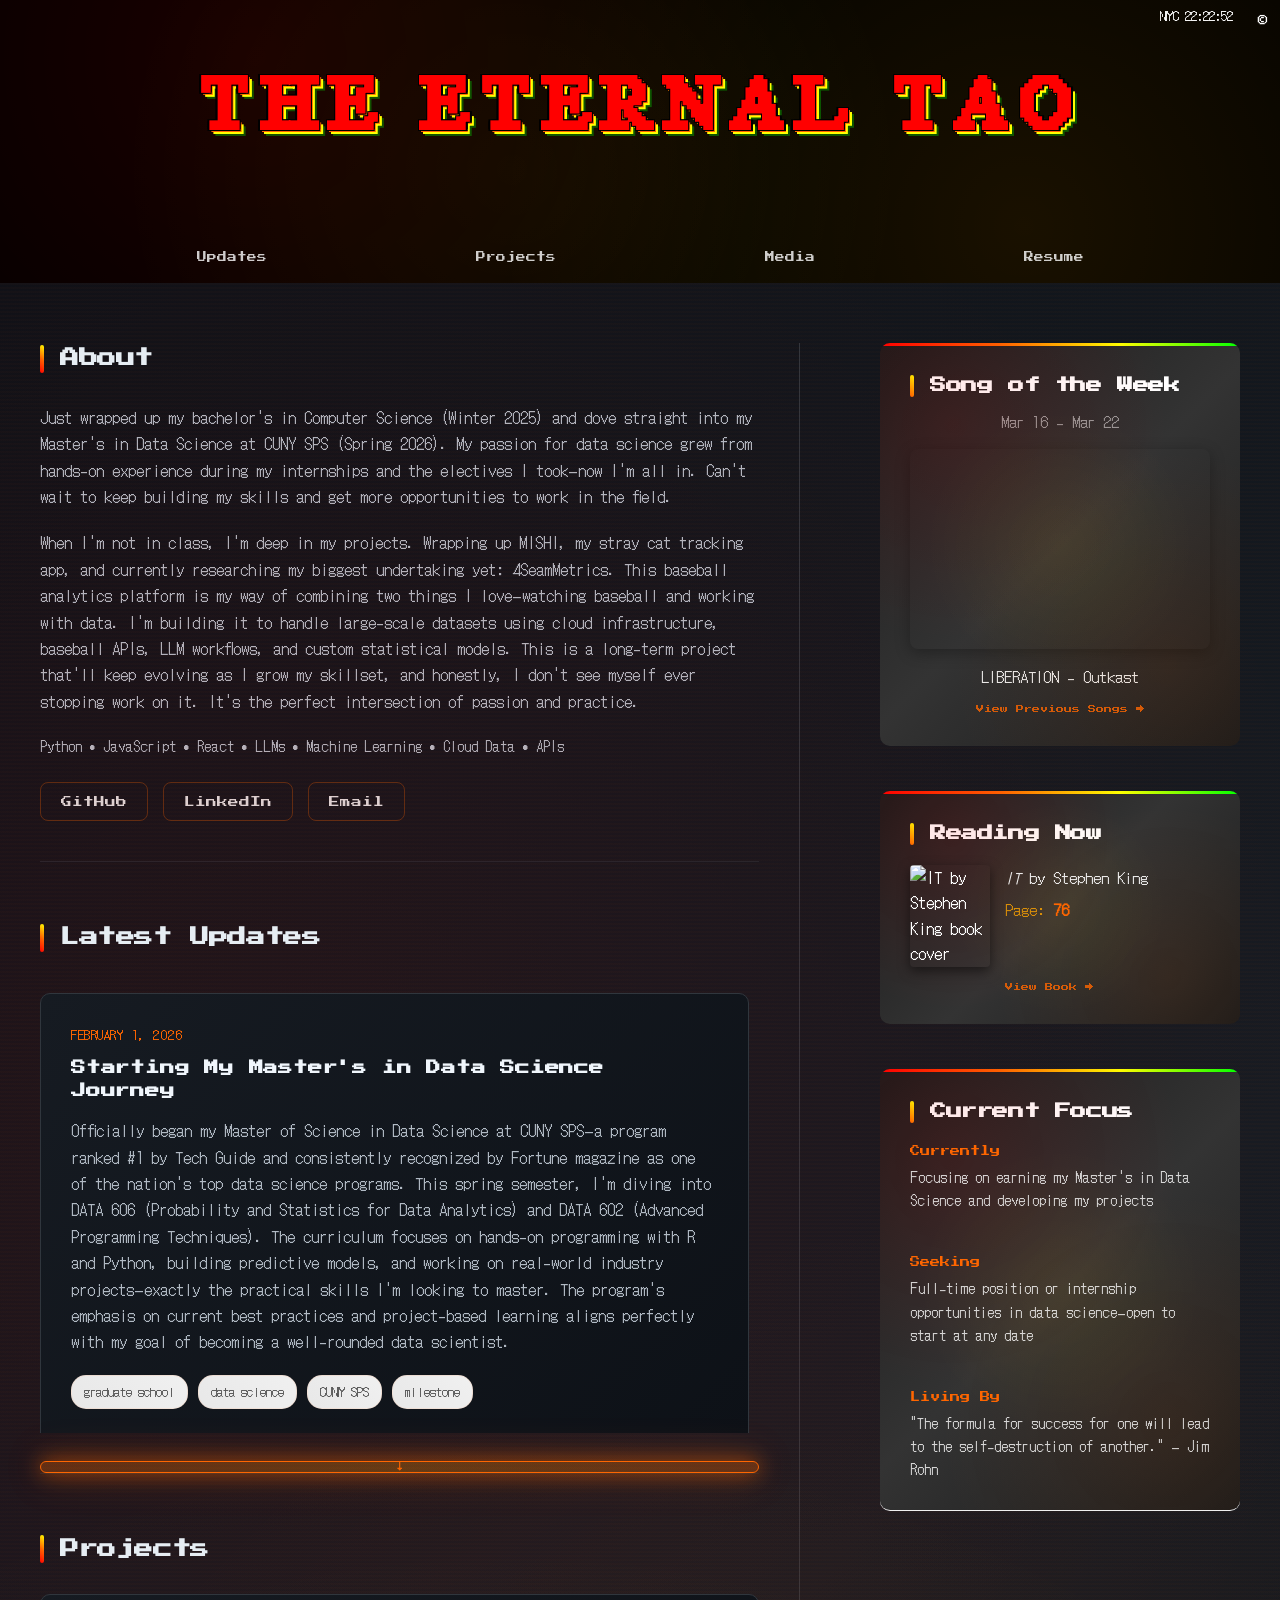
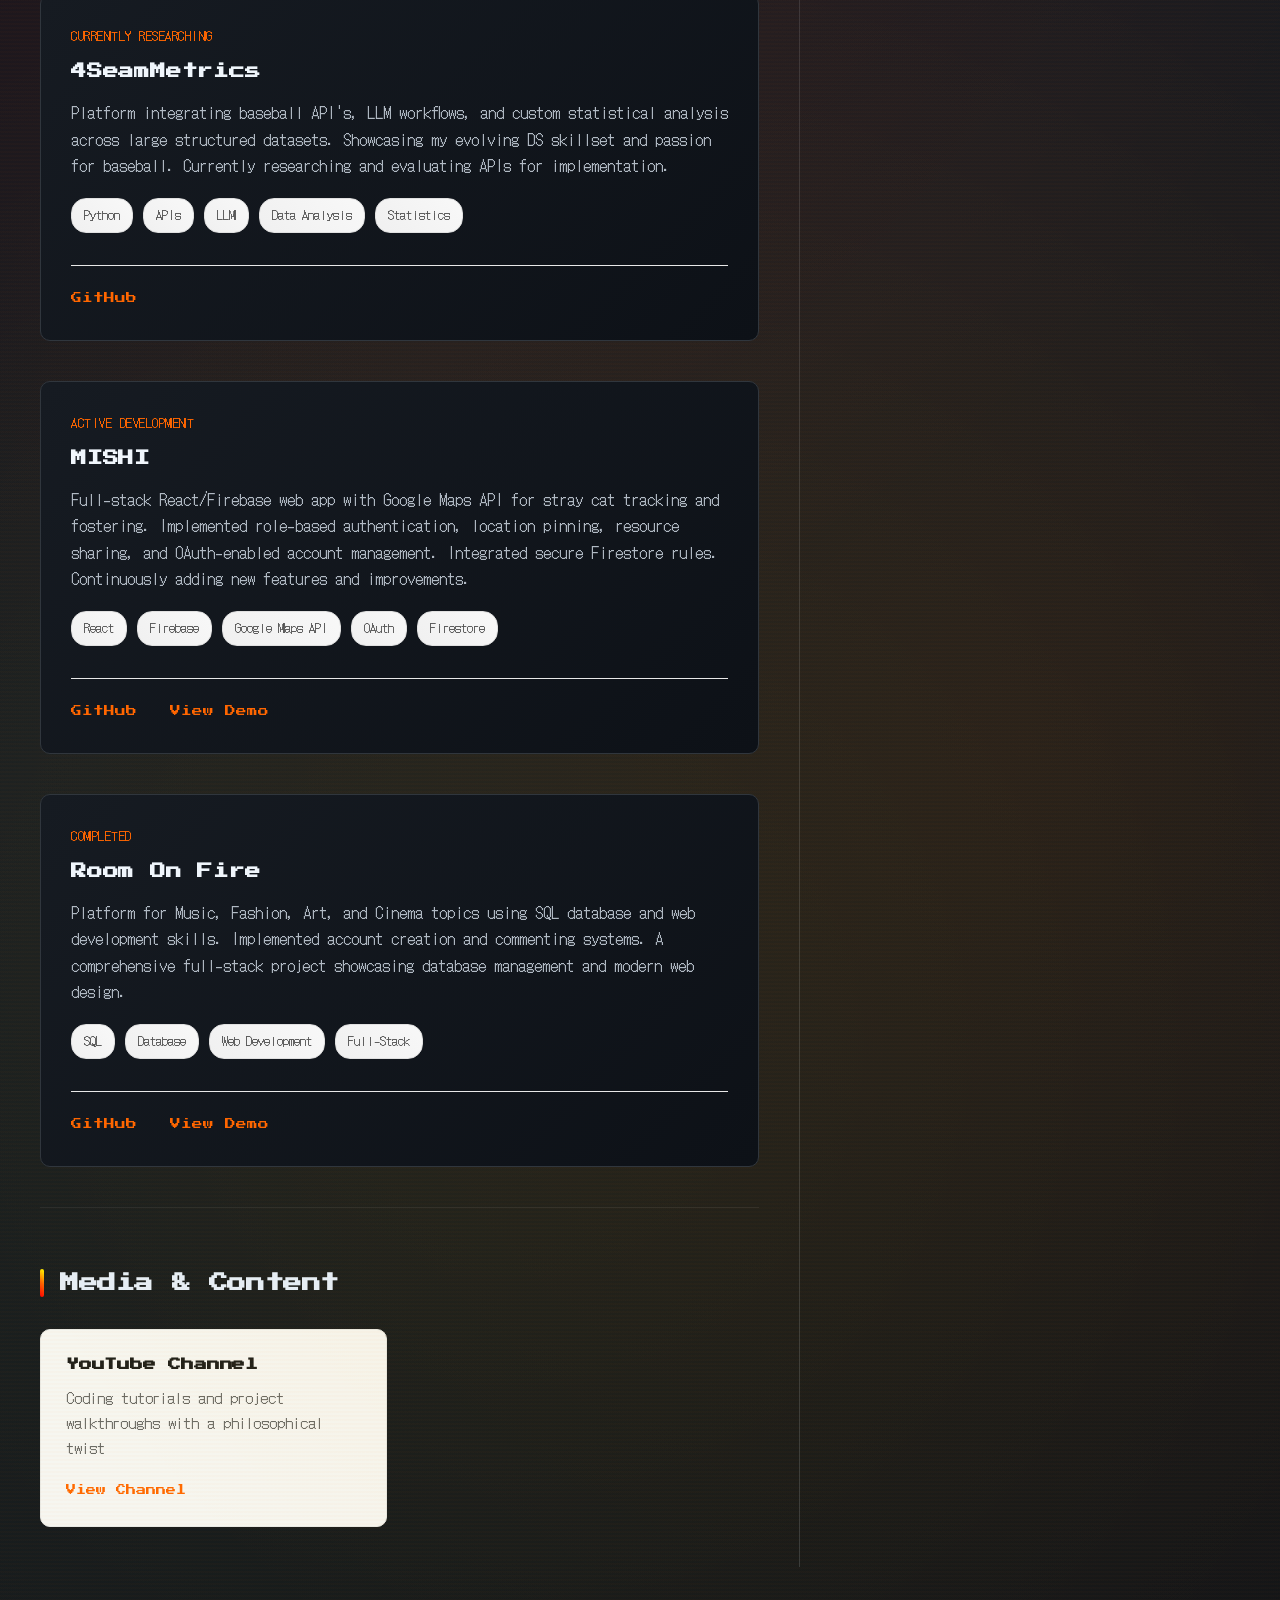
==== commit c363cf5a: "Update index.html" ====
--- a/index.html
+++ b/index.html
@@ -7,1464 +7,7 @@
     <link rel="preconnect" href="https://fonts.googleapis.com">
     <link rel="preconnect" href="https://fonts.gstatic.com" crossorigin>
     <link href="https://fonts.googleapis.com/css2?family=Press+Start+2P&family=DotGothic16&display=swap" rel="stylesheet">
-    <style>
-        /* Pixelated Times New Roman Font - ONLY for main title */
-        @font-face {
-            font-family: 'Pixelated Times New Roman';
-            src: url('pixelated-times-new-roman.otf.woff2') format('woff2');
-            font-weight: normal;
-            font-style: normal;
-        }
-        
-        * {
-            margin: 0;
-            padding: 0;
-            box-sizing: border-box;
-        }
-
-        body {
-            font-family: 'DotGothic16', monospace;
-            line-height: 1.6;
-            color: #333;
-            background: linear-gradient(135deg, #1a1a1a 0%, #2d2d2d 25%, #1a1a1a 50%, #2d2d2d 75%, #1a1a1a 100%);
-            background-size: 400% 400%;
-            animation: subtleShift 15s ease infinite;
-            font-size: 16px;
-            min-height: 100vh;
-        }
-
-        @keyframes subtleShift {
-            0%, 100% { background-position: 0% 50%; }
-            50% { background-position: 100% 50%; }
-        }
-
-        /* Header */
-        .main-header {
-            background: #000;
-            padding: 25px 40px 80px 40px;
-            text-align: center;
-            position: relative;
-            overflow: hidden;
-        }
-
-        .header-info {
-            position: absolute;
-            top: 3px;
-            right: 4px;
-            display: flex;
-            align-items: center;
-            gap: 15px;
-            z-index: 10;
-        }
-
-        .nyc-time {
-            font-family: 'DotGothic16', monospace;
-            color: white;
-            font-size: 0.765rem;
-        }
-
-        .copyright-btn {
-            font-family: 'DotGothic16', monospace;
-            background: transparent;
-            border: none;
-            color: white;
-            width: 28px;
-            height: 28px;
-            border-radius: 50%;
-            display: flex;
-            align-items: center;
-            justify-content: center;
-            cursor: pointer;
-            font-size: 1.2rem;
-            transition: all 0.3s ease;
-        }
-
-        .copyright-btn:hover {
-            color: #ff6600;
-        }
-
-        .legal-window {
-            display: none;
-            position: fixed;
-            top: 50%;
-            left: 50%;
-            transform: translate(-50%, -50%);
-            width: 600px;
-            max-width: 90vw;
-            background: #1a1a1a;
-            border: 2px solid #ff6600;
-            z-index: 1000;
-            box-shadow: 0 0 20px rgba(255, 102, 0, 0.3);
-            resize: none;
-            overflow: hidden;
-        }
-
-        .legal-window.active {
-            display: block;
-        }
-
-        .legal-window-header {
-            background: #ff6600;
-            padding: 2px 12px;
-            display: flex;
-            justify-content: flex-end;
-            align-items: center;
-            user-select: none;
-        }
-
-        .legal-window-title {
-            font-family: 'Pixelated Times New Roman', 'Press Start 2P', monospace;
-            font-size: 4rem;
-            color: #ff0000;
-            text-shadow: 
-                0.8px 0.8px 0px #000,
-                -0.8px -0.8px 0px #000,
-                0.8px -0.8px 0px #000,
-                -0.8px 0.8px 0px #000,
-                1px 1px 0px #ffff00,
-                2px 2px 0px rgba(0, 255, 0, 0.3);
-        }
-
-        .legal-close-btn {
-            font-family: 'DotGothic16', monospace;
-            background: #1a1a1a;
-            border: 1px solid #333;
-            color: white;
-            width: 24px;
-            height: 24px;
-            display: flex;
-            align-items: center;
-            justify-content: center;
-            cursor: pointer;
-            font-size: 1rem;
-            transition: all 0.2s ease;
-        }
-
-        .legal-close-btn:hover {
-            background: #ff0000;
-            border-color: #ff0000;
-        }
-
-        .legal-window-content {
-            padding: 20px;
-            max-height: 400px;
-            overflow-y: auto;
-            font-family: 'DotGothic16', monospace;
-            color: white;
-            font-size: 0.85rem;
-            line-height: 1.6;
-        }
-
-        .legal-window-content::-webkit-scrollbar {
-            width: 12px;
-        }
-
-        .legal-window-content::-webkit-scrollbar-track {
-            background: #0a0a0a;
-        }
-
-        .legal-window-content::-webkit-scrollbar-thumb {
-            background: #333;
-            border-radius: 2px;
-        }
-
-        .legal-window-content::-webkit-scrollbar-thumb:hover {
-            background: #555;
-        }
-
-        .legal-overlay {
-            display: none;
-            position: fixed;
-            top: 0;
-            left: 0;
-            right: 0;
-            bottom: 0;
-            background: rgba(0, 0, 0, 0.7);
-            z-index: 999;
-        }
-
-        .legal-overlay.active {
-            display: block;
-        }
-
-        .main-header::before {
-            content: '';
-            position: absolute;
-            top: 0;
-            left: 0;
-            right: 0;
-            bottom: 0;
-            background: 
-                radial-gradient(circle at 20% 20%, rgba(255, 0, 0, 0.1) 0%, transparent 50%),
-                radial-gradient(circle at 80% 80%, rgba(255, 165, 0, 0.1) 0%, transparent 50%),
-                radial-gradient(circle at 40% 60%, rgba(255, 255, 0, 0.05) 0%, transparent 50%);
-            pointer-events: none;
-        }
-
-        .title-container {
-            display: flex;
-            justify-content: center;
-            align-items: center;
-            width: 100%;
-            min-height: 120px;
-        }
-
-        .arcade-title {
-            font-family: 'Pixelated Times New Roman', 'Press Start 2P', monospace;
-            font-size: 8.25rem;
-            color: #ff0000;
-            text-align: center;
-            margin-bottom: 20px;
-            text-shadow: 
-                1.3px 1.3px 0px #000,
-                -1.3px -1.3px 0px #000,
-                1.3px -1.3px 0px #000,
-                -1.3px 1.3px 0px #000,
-                2px 2px 0px #ff6600,
-                4px 4px 0px #ffff00,
-                6px 6px 0px rgba(0, 255, 0, 0.3);
-            animation: arcadeGlow 3s ease-in-out infinite alternate, fontCycle 7.5s infinite;
-            letter-spacing: 0.1em;
-            position: relative;
-            z-index: 2;
-            line-height: 1.2;
-            white-space: nowrap;
-            transform-origin: center center;
-            display: inline-block;
-        }
-
-        @keyframes arcadeGlow {
-            0% {
-                text-shadow: 
-                    1.3px 1.3px 0px #000,
-                    -1.3px -1.3px 0px #000,
-                    1.3px -1.3px 0px #000,
-                    -1.3px 1.3px 0px #000,
-                    2px 2px 0px #ff6600,
-                    4px 4px 0px #ffff00,
-                    6px 6px 0px rgba(0, 255, 0, 0.3);
-            }
-            100% {
-                text-shadow: 
-                    1.3px 1.3px 0px #000,
-                    -1.3px -1.3px 0px #000,
-                    1.3px -1.3px 0px #000,
-                    -1.3px 1.3px 0px #000,
-                    3px 3px 0px #ff6600,
-                    6px 6px 0px #ffff00,
-                    9px 9px 0px rgba(0, 255, 0, 0.5);
-            }
-        }
-
-        @keyframes fontCycle {
-            /* Normal for 6 seconds (0-80%) */
-            0%, 80% {
-                font-family: 'Pixelated Times New Roman', 'Press Start 2P', monospace;
-                transform: scale(1);
-            }
-            /* Rapid cycling through 5 fonts for 1.5 seconds (80-100%) */
-            /* All same size, all cross-platform compatible */
-            81% {
-                font-family: 'Impact', sans-serif;
-                transform: scale(0.55);
-            }
-            83% {
-                font-family: 'Arial Black', sans-serif;
-                transform: scale(0.55);
-            }
-            85% {
-                font-family: 'Courier New', monospace;
-                transform: scale(0.55);
-            }
-            87% {
-                font-family: 'Georgia', serif;
-                transform: scale(0.55);
-            }
-            89% {
-                font-family: 'Verdana', sans-serif;
-                transform: scale(0.55);
-            }
-            91% {
-                font-family: 'Impact', sans-serif;
-                transform: scale(0.55);
-            }
-            93% {
-                font-family: 'Courier New', monospace;
-                transform: scale(0.55);
-            }
-            95% {
-                font-family: 'Arial Black', sans-serif;
-                transform: scale(0.55);
-            }
-            97% {
-                font-family: 'Georgia', serif;
-                transform: scale(0.55);
-            }
-            99% {
-                font-family: 'Verdana', sans-serif;
-                transform: scale(0.55);
-            }
-            /* Back to normal */
-            100% {
-                font-family: 'Pixelated Times New Roman', 'Press Start 2P', monospace;
-                transform: scale(1);
-            }
-        }
-
-        .subtitle {
-            font-family: 'DotGothic16', monospace;
-            font-size: 1rem;
-            color: rgba(255, 165, 0, 0.6);
-            text-align: center;
-            margin-bottom: 20px;
-            font-weight: 300;
-            position: relative;
-            z-index: 2;
-            animation: subtitleFlicker 10s infinite;
-        }
-
-        @keyframes subtitleFlicker {
-            0% { opacity: 0.3; }
-            1% { opacity: 0.7; }
-            2% { opacity: 0.4; }
-            3%, 40% { opacity: 0.6; }
-            41% { opacity: 0.4; }
-            42% { opacity: 0.7; }
-            43%, 75% { opacity: 0.6; }
-            76% { opacity: 0.2; }
-            77% { opacity: 0.8; }
-            78% { opacity: 0.3; }
-            79% { opacity: 0.7; }
-            80% { opacity: 0.4; }
-            81% { opacity: 0.6; }
-            82%, 100% { opacity: 0; }
-        }
-
-        .main-nav {
-            display: flex;
-            gap: 165px;
-            justify-content: center;
-            flex-wrap: wrap;
-            position: absolute;
-            bottom: 0px;
-            left: 50%;
-            transform: translateX(-50%);
-            z-index: 2;
-            width: 100%;
-        }
-
-        .main-nav a {
-            font-family: 'Press Start 2P', monospace;
-            color: rgba(255, 255, 255, 0.8);
-            text-decoration: none;
-            font-size: 0.61rem;
-            font-weight: 500;
-            padding: 12px 22px 18px 22px;
-            border-radius: 6px;
-            transition: all 0.3s ease;
-        }
-
-        .main-nav a:hover {
-            color: #ff6600;
-            text-decoration: underline;
-        }
-
-        /* Main Content Container */
-        .main-container {
-            background: linear-gradient(135deg, #0d1117 0%, #161b22 50%, #0d1117 100%);
-            padding: 60px 0;
-            min-height: calc(100vh - 200px);
-            position: relative;
-            overflow: hidden;
-        }
-
-        .main-container::before {
-            content: '';
-            position: absolute;
-            top: 0;
-            left: 0;
-            right: 0;
-            bottom: 0;
-            background: 
-                radial-gradient(circle at 20% 30%, rgba(255, 0, 0, 0.08) 0%, transparent 50%),
-                radial-gradient(circle at 80% 70%, rgba(255, 102, 0, 0.08) 0%, transparent 50%),
-                radial-gradient(circle at 40% 80%, rgba(255, 255, 0, 0.05) 0%, transparent 50%),
-                repeating-linear-gradient(
-                    0deg,
-                    transparent,
-                    transparent 2px,
-                    rgba(255, 102, 0, 0.02) 2px,
-                    rgba(255, 102, 0, 0.02) 4px
-                );
-            pointer-events: none;
-        }
-
-        .content-wrapper {
-            max-width: 1400px;
-            margin: 0 auto;
-            padding: 0 40px;
-        }
-
-        .content-grid {
-            display: grid;
-            grid-template-columns: 2fr 1fr;
-            gap: 60px;
-            margin-top: 0;
-        }
-
-        .main-content {
-            padding-right: 40px;
-            border-right: 1px solid #30363d;
-        }
-
-        .sidebar {
-            padding-left: 20px;
-        }
-
-        /* Section Styles */
-        .section {
-            margin-bottom: 60px;
-            padding-bottom: 40px;
-            border-bottom: 1px solid #21262d;
-        }
-
-        .section:last-child {
-            border-bottom: none;
-            margin-bottom: 0;
-        }
-
-        /* Updates section with scrolling */
-        .updates-section {
-            position: relative;
-        }
-
-        .updates-section::after {
-            content: '↓';
-            position: absolute;
-            bottom: 0;
-            left: 0;
-            right: 0;
-            height: 10px;
-            display: flex;
-            align-items: center;
-            justify-content: center;
-            background: rgba(160, 160, 160, 0.08);
-            border: 1px solid rgba(160, 160, 160, 0.15);
-            border-radius: 6px;
-            color: rgba(160, 160, 160, 0.4);
-            font-size: 0.6rem;
-            font-weight: bold;
-            z-index: 1;
-            pointer-events: auto;
-            cursor: pointer;
-            transition: all 0.5s ease;
-        }
-
-        .updates-section.scrolled-to-bottom::after {
-            background: linear-gradient(90deg, rgba(255, 102, 0, 0.3), rgba(255, 136, 0, 0.3), rgba(255, 102, 0, 0.3));
-            border-color: #ff6600;
-            color: #ff6600;
-            box-shadow: 0 0 20px rgba(255, 102, 0, 0.6), 0 0 40px rgba(255, 102, 0, 0.3);
-            animation: barGlow 2s ease-in-out infinite;
-            cursor: default;
-        }
-
-        @keyframes barGlow {
-            0%, 100% {
-                box-shadow: 0 0 20px rgba(255, 102, 0, 0.6), 0 0 40px rgba(255, 102, 0, 0.3);
-            }
-            50% {
-                box-shadow: 0 0 30px rgba(255, 102, 0, 0.9), 0 0 60px rgba(255, 102, 0, 0.5);
-            }
-        }
-
-        .updates-scroll-container {
-            max-height: 450px;
-            overflow-y: auto;
-            padding-right: 15px;
-            margin-right: -5px;
-            padding-top: 10px;
-            padding-bottom: 10px;
-        }
-
-        /* Custom scrollbar styling */
-        .updates-scroll-container::-webkit-scrollbar {
-            width: 8px;
-            -webkit-appearance: none;
-        }
-
-        .updates-scroll-container::-webkit-scrollbar-track {
-            background: rgba(255, 102, 0, 0.1);
-            border-radius: 4px;
-        }
-
-        .updates-scroll-container::-webkit-scrollbar-thumb {
-            background: linear-gradient(45deg, #ff6600, #ff8800);
-            border-radius: 4px;
-            transition: background 0.3s ease;
-        }
-
-        .updates-scroll-container::-webkit-scrollbar-thumb:hover {
-            background: linear-gradient(45deg, #ff0000, #ff6600);
-        }
-
-        /* Firefox scrollbar */
-        .updates-scroll-container {
-            scrollbar-width: thin;
-            scrollbar-color: #ff6600 rgba(255, 102, 0, 0.1);
-            overflow-y: scroll;
-        }
-
-        h2 {
-            font-family: 'Press Start 2P', monospace;
-            font-size: 1.19rem;
-            font-weight: 600;
-            color: #e6edf3;
-            margin-bottom: 30px;
-            letter-spacing: -0.4px;
-            position: relative;
-            padding-left: 20px;
-        }
-
-        h2::before {
-            content: '';
-            position: absolute;
-            left: 0;
-            top: 50%;
-            transform: translateY(-50%);
-            width: 4px;
-            height: 28px;
-            background: linear-gradient(45deg, #ff0000, #ff6600, #ffff00);
-            border-radius: 2px;
-        }
-
-        h3 {
-            font-family: 'Press Start 2P', monospace;
-            font-size: 0.98rem;
-            font-weight: 600;
-            color: #f0f6fc;
-            margin-bottom: 15px;
-            letter-spacing: -0.2px;
-        }
-
-        p {
-            font-family: 'DotGothic16', monospace;
-            margin-bottom: 20px;
-            color: #b1bac4;
-            line-height: 1.65;
-        }
-
-        /* Update/Blog items */
-        .update-item {
-            margin-bottom: 40px;
-            padding: 30px;
-            background: linear-gradient(135deg, #161b22 0%, #0d1117 100%);
-            border-radius: 10px;
-            border-left: 4px solid #ff6600;
-            border: 1px solid #30363d;
-            transition: all 0.3s ease;
-            position: relative;
-            overflow: hidden;
-        }
-
-        .update-item::before {
-            content: '';
-            position: absolute;
-            top: 0;
-            left: 0;
-            right: 0;
-            bottom: 0;
-            background: linear-gradient(45deg, transparent 0%, rgba(255, 102, 0, 0.02) 50%, transparent 100%);
-            opacity: 0;
-            transition: opacity 0.3s ease;
-        }
-
-        .update-item:hover::before {
-            opacity: 1;
-        }
-
-        .update-item:hover {
-            background: linear-gradient(135deg, #21262d 0%, #161b22 100%);
-            border-left-color: #ff0000;
-            transform: translateX(5px) translateY(-2px);
-            box-shadow: 0 8px 25px rgba(255, 102, 0, 0.25);
-            border-color: #ff6600;
-        }
-
-        .update-item:last-child {
-            margin-bottom: 0;
-        }
-
-        .update-date {
-            font-family: 'DotGothic16', monospace;
-            font-size: 0.85rem;
-            color: #ff6600;
-            margin-bottom: 10px;
-            font-weight: 500;
-            text-transform: uppercase;
-            letter-spacing: 0.5px;
-        }
-
-        .update-item h3 {
-            margin-bottom: 15px;
-            font-size: 0.91rem;
-            color: #f0f6fc;
-        }
-
-        .update-tags {
-            margin-top: 18px;
-        }
-
-        .tag {
-            font-family: 'DotGothic16', monospace;
-            display: inline-block;
-            background: linear-gradient(45deg, #e8e8e8, #f0f0f0);
-            color: #555;
-            padding: 6px 12px;
-            border-radius: 15px;
-            font-size: 0.8rem;
-            margin-right: 10px;
-            margin-bottom: 6px;
-            font-weight: 500;
-            transition: all 0.3s ease;
-            border: 1px solid rgba(255, 102, 0, 0.1);
-            position: relative;
-            overflow: hidden;
-        }
-
-        .tag::before {
-            content: '';
-            position: absolute;
-            top: 0;
-            left: -100%;
-            width: 100%;
-            height: 100%;
-            background: linear-gradient(90deg, transparent, rgba(255, 102, 0, 0.2), transparent);
-            transition: left 0.5s ease;
-        }
-
-        .tag:hover::before {
-            left: 100%;
-        }
-
-        .tag:hover {
-            background: linear-gradient(45deg, #ff6600, #ff8800);
-            color: white;
-            transform: translateY(-2px);
-            box-shadow: 0 4px 15px rgba(255, 102, 0, 0.3);
-        }
-
-        /* Project items */
-        .project-card {
-            margin-bottom: 40px;
-            padding: 30px;
-            background: linear-gradient(135deg, #161b22 0%, #0d1117 100%);
-            border: 1px solid #30363d;
-            border-radius: 10px;
-            transition: all 0.4s ease;
-            position: relative;
-            overflow: hidden;
-        }
-
-        .project-card::before {
-            content: '';
-            position: absolute;
-            top: 0;
-            left: 0;
-            right: 0;
-            height: 3px;
-            background: linear-gradient(90deg, #ff0000, #ff6600, #ffff00, #00ff00);
-            border-radius: 10px 10px 0 0;
-            opacity: 0;
-            transition: opacity 0.3s ease;
-        }
-
-        .project-card::after {
-            content: '';
-            position: absolute;
-            top: 0;
-            left: 0;
-            right: 0;
-            bottom: 0;
-            background: linear-gradient(45deg, 
-                rgba(255, 0, 0, 0.01) 0%, 
-                rgba(255, 102, 0, 0.02) 25%, 
-                rgba(255, 255, 0, 0.01) 50%, 
-                rgba(0, 255, 0, 0.005) 75%, 
-                transparent 100%);
-            opacity: 0;
-            transition: opacity 0.4s ease;
-            pointer-events: none;
-        }
-
-        .project-card:hover::before {
-            opacity: 1;
-        }
-
-        .project-card:hover::after {
-            opacity: 1;
-        }
-
-        .project-card:hover {
-            border-color: #ff6600;
-            box-shadow: 0 12px 35px rgba(255, 102, 0, 0.3);
-            transform: translateY(-5px) scale(1.02);
-            background: linear-gradient(135deg, #21262d 0%, #161b22 100%);
-        }
-
-        .project-card:last-child {
-            margin-bottom: 0;
-        }
-
-        .project-status {
-            font-family: 'DotGothic16', monospace;
-            font-size: 0.85rem;
-            color: #ff6600;
-            margin-bottom: 12px;
-            font-weight: 500;
-            text-transform: uppercase;
-            letter-spacing: 0.5px;
-        }
-
-        .skills-cloud {
-            margin-top: 18px;
-        }
-
-        .skill-tag {
-            font-family: 'DotGothic16', monospace;
-            display: inline-block;
-            background: linear-gradient(45deg, #f0f0f0, #f8f8f8);
-            color: #555;
-            padding: 6px 12px;
-            border-radius: 15px;
-            font-size: 0.8rem;
-            margin-right: 10px;
-            margin-bottom: 6px;
-            border: 1px solid #e0e0e0;
-            transition: all 0.3s ease;
-            position: relative;
-            overflow: hidden;
-        }
-
-        .skill-tag::after {
-            content: '';
-            position: absolute;
-            top: 50%;
-            left: 50%;
-            width: 0;
-            height: 0;
-            background: radial-gradient(circle, rgba(255, 255, 0, 0.3) 0%, rgba(255, 102, 0, 0.2) 100%);
-            transition: all 0.4s ease;
-            transform: translate(-50%, -50%);
-            border-radius: 50%;
-        }
-
-        .skill-tag:hover::after {
-            width: 200px;
-            height: 200px;
-        }
-
-        .skill-tag:hover {
-            background: linear-gradient(45deg, #ffff00, #ffcc00);
-            color: #333;
-            border-color: #ff6600;
-            transform: scale(1.05);
-            box-shadow: 0 4px 15px rgba(255, 255, 0, 0.4);
-        }
-
-        .project-links {
-            margin-top: 20px;
-            padding-top: 18px;
-            border-top: 1px solid #e8e8e8;
-        }
-
-        .project-links a {
-            font-family: 'Press Start 2P', monospace;
-            color: #ff6600;
-            text-decoration: none;
-            margin-right: 25px;
-            font-size: 0.67rem;
-            font-weight: 500;
-            transition: color 0.2s ease;
-        }
-
-        .project-links a:hover {
-            color: #ff0000;
-            text-decoration: underline;
-        }
-
-        /* Media grid */
-        .media-grid {
-            display: grid;
-            grid-template-columns: 1fr 1fr;
-            gap: 25px;
-            margin-top: 25px;
-        }
-
-        .media-item {
-            padding: 25px;
-            background: #f6f6f6;
-            border-radius: 10px;
-            border: 1px solid #e8e8e8;
-            transition: all 0.3s ease;
-        }
-
-        .media-item:hover {
-            background: #f2f2f2;
-            border-color: #ff6600;
-            transform: translateY(-2px);
-            box-shadow: 0 5px 15px rgba(255, 102, 0, 0.08);
-        }
-
-        .media-item h3 {
-            font-size: 0.81rem;
-            margin-bottom: 10px;
-            color: #1a1a1a;
-        }
-
-        .media-item p {
-            font-family: 'DotGothic16', monospace;
-            font-size: 0.95rem;
-            color: #666;
-            margin-bottom: 15px;
-        }
-
-        .media-item a {
-            font-family: 'Press Start 2P', monospace;
-            color: #ff6600;
-            text-decoration: none;
-            font-size: 0.63rem;
-            font-weight: 500;
-        }
-
-        .media-item a:hover {
-            color: #ff0000;
-            text-decoration: underline;
-        }
-
-        /* Sidebar styles */
-        .sidebar .section {
-            margin-bottom: 45px;
-            padding-bottom: 30px;
-            border-bottom: 1px solid #f0f0f0;
-        }
-
-        .sidebar h2 {
-            font-size: 1.01rem;
-        }
-
-        .sidebar h2::before {
-            height: 22px;
-            background: linear-gradient(45deg, #ff6600, #ffff00);
-        }
-
-        .sidebar p {
-            font-size: 0.95rem;
-            line-height: 1.6;
-        }
-
-        .quick-links {
-            list-style: none;
-        }
-
-        .quick-links li {
-            margin-bottom: 12px;
-        }
-
-        .quick-links a {
-            font-family: 'Press Start 2P', monospace;
-            color: rgba(255, 255, 255, 0.85);
-            text-decoration: none;
-            font-size: 0.95rem;
-            padding: 10px 15px;
-            border-radius: 8px;
-            display: block;
-            transition: all 0.3s ease;
-        }
-
-        .quick-links a:hover {
-            background: #f8f8f8;
-            color: #ff6600;
-            transform: translateX(3px);
-        }
-
-        /* Current Focus */
-        .current-focus {
-            background: linear-gradient(135deg, #1a1a1a 0%, #333 50%, #1a1a1a 100%);
-            color: white;
-            padding: 30px;
-            border-radius: 10px;
-            margin-bottom: 45px;
-            position: relative;
-            overflow: hidden;
-        }
-
-        .current-focus::before {
-            content: '';
-            position: absolute;
-            top: 0;
-            left: 0;
-            right: 0;
-            height: 3px;
-            background: linear-gradient(90deg, #ff0000, #ff6600, #ffff00, #00ff00);
-        }
-
-        .current-focus::after {
-            content: '';
-            position: absolute;
-            top: 0;
-            left: 0;
-            right: 0;
-            bottom: 0;
-            background: 
-                radial-gradient(circle at 20% 20%, rgba(255, 0, 0, 0.1) 0%, transparent 50%),
-                radial-gradient(circle at 80% 80%, rgba(255, 102, 0, 0.08) 0%, transparent 50%),
-                radial-gradient(circle at 50% 50%, rgba(255, 255, 0, 0.05) 0%, transparent 50%);
-            pointer-events: none;
-        }
-
-        .current-focus h2 {
-            color: white;
-            margin-bottom: 18px;
-        }
-
-        .current-focus h2::before {
-            background: linear-gradient(45deg, #ff6600, #ffff00);
-        }
-
-        .focus-item {
-            margin-bottom: 25px;
-            padding-bottom: 18px;
-            position: relative;
-            z-index: 1;
-        }
-
-        .focus-item:last-child {
-            margin-bottom: 0;
-            padding-bottom: 0;
-        }
-
-        .focus-item strong {
-            font-family: 'Press Start 2P', monospace;
-            font-weight: 400;
-            font-size: 0.6375rem;
-            color: #ff6600;
-            display: block;
-            margin-bottom: 6px;
-        }
-
-        .focus-item p {
-            font-family: 'DotGothic16', monospace;
-            font-size: 0.9rem;
-            color: rgba(255, 255, 255, 0.8);
-            margin: 0;
-        }
-
-        /* About section in sidebar */
-        .about-sidebar {
-            background: linear-gradient(135deg, #1a1a1a 0%, #333 50%, #1a1a1a 100%);
-            color: white;
-            padding: 30px;
-            border-radius: 10px;
-            margin-bottom: 45px;
-            position: relative;
-            overflow: hidden;
-        }
-
-        .about-sidebar::before {
-            content: '';
-            position: absolute;
-            top: 0;
-            left: 0;
-            right: 0;
-            height: 3px;
-            background: linear-gradient(90deg, #ff0000, #ff6600, #ffff00, #00ff00);
-        }
-
-        .about-sidebar::after {
-            content: '';
-            position: absolute;
-            top: 0;
-            left: 0;
-            right: 0;
-            bottom: 0;
-            background: 
-                radial-gradient(circle at 20% 20%, rgba(255, 0, 0, 0.1) 0%, transparent 50%),
-                radial-gradient(circle at 80% 80%, rgba(255, 102, 0, 0.08) 0%, transparent 50%),
-                radial-gradient(circle at 50% 50%, rgba(255, 255, 0, 0.05) 0%, transparent 50%);
-            pointer-events: none;
-        }
-
-        .about-sidebar h2 {
-            color: white;
-            margin-bottom: 18px;
-        }
-
-        .about-sidebar h2::before {
-            background: linear-gradient(45deg, #ff6600, #ffff00);
-        }
-
-        .about-sidebar p {
-            font-size: 0.95rem;
-            line-height: 1.6;
-            margin-bottom: 18px;
-            color: rgba(255, 255, 255, 0.9);
-        }
-
-        /* About section in main content */
-        .about-main {
-            margin-bottom: 60px;
-            padding-bottom: 40px;
-            border-bottom: 1px solid #21262d;
-        }
-
-        .about-main h2::before {
-            content: '';
-            position: absolute;
-            left: 0;
-            top: 50%;
-            transform: translateY(-50%);
-            width: 4px;
-            height: 28px;
-            background: linear-gradient(45deg, #ff0000, #ff6600, #ffff00);
-            border-radius: 2px;
-        }
-
-        .about-main p {
-            margin-bottom: 20px;
-            color: #b1bac4;
-            line-height: 1.65;
-        }
-
-        .skills-list-main {
-            font-family: 'DotGothic16', monospace;
-            font-size: 0.9rem;
-            color: #b1bac4;
-            margin-bottom: 25px;
-        }
-
-        .connect-buttons {
-            display: flex;
-            gap: 15px;
-            flex-wrap: wrap;
-        }
-
-        .connect-buttons a {
-            font-family: 'Press Start 2P', monospace;
-            color: rgba(255, 255, 255, 0.85);
-            text-decoration: none;
-            font-size: 0.67rem;
-            padding: 10px 20px;
-            border-radius: 8px;
-            border: 1px solid rgba(255, 102, 0, 0.3);
-            transition: all 0.3s ease;
-        }
-
-        .connect-buttons a:hover {
-            background: #f8f8f8;
-            color: #ff6600;
-            border-color: #ff6600;
-        }
-
-        .skills-list {
-            font-family: 'DotGothic16', monospace;
-            font-size: 0.9rem;
-            color: rgba(255, 255, 255, 0.85);
-        }
-
-        /* Song of the Week */
-        .song-of-week {
-            background: linear-gradient(135deg, #1a1a1a 0%, #333 50%, #1a1a1a 100%);
-            color: white;
-            padding: 30px;
-            border-radius: 10px;
-            margin-bottom: 45px;
-            position: relative;
-            overflow: hidden;
-        }
-
-        .song-of-week::before {
-            content: '';
-            position: absolute;
-            top: 0;
-            left: 0;
-            right: 0;
-            height: 3px;
-            background: linear-gradient(90deg, #ff0000, #ff6600, #ffff00, #00ff00);
-        }
-
-        .song-of-week::after {
-            content: '';
-            position: absolute;
-            top: 0;
-            left: 0;
-            right: 0;
-            bottom: 0;
-            background: 
-                radial-gradient(circle at 20% 20%, rgba(255, 0, 0, 0.1) 0%, transparent 50%),
-                radial-gradient(circle at 80% 80%, rgba(255, 102, 0, 0.08) 0%, transparent 50%),
-                radial-gradient(circle at 50% 50%, rgba(255, 255, 0, 0.05) 0%, transparent 50%);
-            pointer-events: none;
-        }
-
-        .song-of-week h2 {
-            color: white;
-            margin-bottom: 18px;
-        }
-
-        .song-of-week h2::before {
-            background: linear-gradient(45deg, #ff6600, #ffff00);
-        }
-
-        .week-range {
-            font-family: 'DotGothic16', monospace;
-            font-size: 0.7rem;
-            color: rgba(180, 180, 180, 0.8);
-            margin-bottom: 15px;
-            margin-top: -8px;
-            font-weight: 400;
-            text-align: center;
-        }
-
-        .youtube-container {
-            position: relative;
-            width: 100%;
-            border-radius: 8px;
-            overflow: hidden;
-            box-shadow: 0 4px 15px rgba(0, 0, 0, 0.3);
-            margin-bottom: 15px;
-        }
-
-        .youtube-container iframe {
-            display: block;
-            border-radius: 8px;
-        }
-
-        .song-title {
-            font-family: 'DotGothic16', monospace;
-            font-size: 0.95rem;
-            line-height: 1.4;
-            margin: 0;
-            color: rgba(255, 255, 255, 0.9);
-            text-align: center;
-            font-weight: 500;
-        }
-
-        .previous-songs-btn {
-            font-family: 'Press Start 2P', monospace;
-            display: block;
-            text-align: center;
-            margin-top: 15px;
-            color: rgba(255, 102, 0, 0.8);
-            text-decoration: none;
-            font-size: 0.5rem;
-            font-weight: 500;
-            transition: color 0.2s ease;
-        }
-
-        .previous-songs-btn:hover {
-            color: #ff6600;
-            text-decoration: underline;
-        }
-
-        /* Currently Reading */
-        .currently-reading {
-            background: linear-gradient(135deg, #1a1a1a 0%, #333 50%, #1a1a1a 100%);
-            color: white;
-            padding: 30px;
-            border-radius: 10px;
-            margin-bottom: 45px;
-            position: relative;
-            overflow: hidden;
-        }
-
-        .currently-reading::before {
-            content: '';
-            position: absolute;
-            top: 0;
-            left: 0;
-            right: 0;
-            height: 3px;
-            background: linear-gradient(90deg, #ff0000, #ff6600, #ffff00, #00ff00);
-        }
-
-        .currently-reading::after {
-            content: '';
-            position: absolute;
-            top: 0;
-            left: 0;
-            right: 0;
-            bottom: 0;
-            background: 
-                radial-gradient(circle at 20% 20%, rgba(255, 0, 0, 0.1) 0%, transparent 50%),
-                radial-gradient(circle at 80% 80%, rgba(255, 102, 0, 0.08) 0%, transparent 50%),
-                radial-gradient(circle at 50% 50%, rgba(255, 255, 0, 0.05) 0%, transparent 50%);
-            pointer-events: none;
-        }
-
-        .currently-reading h2 {
-            color: white;
-            margin-bottom: 18px;
-        }
-
-        .currently-reading h2::before {
-            background: linear-gradient(45deg, #ff6600, #ffff00);
-            height: 22px;
-        }
-
-        .book-container {
-            display: flex;
-            gap: 15px;
-            align-items: flex-start;
-            position: relative;
-            z-index: 1;
-        }
-
-        .book-cover {
-            width: 80px;
-            height: auto;
-            border-radius: 4px;
-            box-shadow: 0 4px 12px rgba(0, 0, 0, 0.5);
-            flex-shrink: 0;
-        }
-
-        .book-info {
-            display: flex;
-            flex-direction: column;
-            gap: 8px;
-            flex: 1;
-        }
-
-        .book-details {
-            display: flex;
-            flex-direction: column;
-            gap: 5px;
-        }
-
-        .book-title {
-            font-family: 'DotGothic16', monospace;
-            color: rgba(255, 255, 255, 0.9);
-            font-size: 0.9rem;
-            margin: 0;
-            line-height: 1.4;
-        }
-
-        .book-progress {
-            font-family: 'DotGothic16', monospace;
-            color: rgba(255, 165, 0, 0.8);
-            font-size: 0.85rem;
-            margin: 0;
-            font-weight: 500;
-        }
-
-        .page-number {
-            color: #ff6600;
-            font-weight: 600;
-        }
-
-        .book-link {
-            font-family: 'Press Start 2P', monospace;
-            color: rgba(255, 102, 0, 0.8);
-            text-decoration: none;
-            font-size: 0.5rem;
-            font-weight: 500;
-            transition: color 0.2s ease;
-            margin-top: 52px;
-            display: inline-block;
-        }
-
-        .book-link:hover {
-            color: #ff6600;
-            text-decoration: underline;
-        }
-
-        /* Responsive */
-        @media (max-width: 1200px) {
-            .content-wrapper {
-                max-width: 1200px;
-                padding: 0 30px;
-            }
-        }
-
-        @media (max-width: 768px) {
-            /* Mobile title container */
-            .title-container {
-                min-height: 80px;
-            }
-            
-            /* Title sized to fit on mobile screen */
-            .arcade-title {
-                font-size: 2.7rem;
-                text-align: center;
-                width: auto;
-                margin-bottom: 0;
-            }
-            
-            /* Mobile header layout */
-            .main-header {
-                padding: 15px 15px 30px 15px;
-            }
-            
-            /* Keep clock and copyright in top right */
-            .header-info {
-                top: 8px;
-                right: 8px;
-                gap: 10px;
-            }
-            
-            .nyc-time {
-                font-size: 0.65rem;
-            }
-            
-            .copyright-btn {
-                font-size: 1rem;
-                width: 24px;
-                height: 24px;
-            }
-            
-            /* Nav buttons - directly below title, centered */
-            .main-nav {
-                position: static;
-                transform: none;
-                margin-top: 20px;
-                gap: 10px;
-                padding: 0 15px;
-                display: flex;
-                flex-wrap: nowrap;
-                justify-content: center;
-                align-items: center;
-            }
-            
-            .main-nav a {
-                font-size: 0.5rem;
-                padding: 8px 10px 12px 10px;
-                flex: 0 0 auto;
-                text-align: center;
-                white-space: nowrap;
-            }
-            
-            /* All other fonts 25% smaller */
-            body {
-                font-size: 12px; /* 16px * 0.75 */
-            }
-            
-            h2 {
-                font-size: 0.8925rem; /* 1.19rem * 0.75 */
-            }
-            
-            h3 {
-                font-size: 0.735rem; /* 0.98rem * 0.75 */
-            }
-            
-            .sidebar h2 {
-                font-size: 0.7575rem; /* 1.01rem * 0.75 */
-            }
-            
-            .focus-item strong {
-                font-size: 0.478125rem; /* 0.6375rem * 0.75 */
-            }
-            
-            .focus-item p {
-                font-size: 0.675rem; /* 0.9rem * 0.75 */
-            }
-            
-            .previous-songs-btn {
-                font-size: 0.375rem; /* 0.5rem * 0.75 */
-            }
-            
-            .book-link {
-                font-size: 0.375rem; /* 0.5rem * 0.75 */
-            }
-            
-            .connect-buttons a {
-                font-size: 0.5025rem; /* 0.67rem * 0.75 */
-                padding: 7.5px 15px;
-            }
-            
-            .project-links a {
-                font-size: 0.5025rem; /* 0.67rem * 0.75 */
-            }
-            
-            .media-item a {
-                font-size: 0.4725rem; /* 0.63rem * 0.75 */
-            }
-            
-            .update-item h3 {
-                font-size: 0.6825rem; /* 0.91rem * 0.75 */
-            }
-            
-            .media-item h3 {
-                font-size: 0.6075rem; /* 0.81rem * 0.75 */
-            }
-            
-            .legal-window-title {
-                font-size: 3rem; /* 4rem * 0.75 */
-            }
-            
-            .legal-window-content {
-                font-size: 0.6375rem; /* 0.85rem * 0.75 */
-            }
-            
-            .content-wrapper {
-                padding: 0 20px;
-            }
-            
-            .content-grid {
-                grid-template-columns: 1fr;
-                gap: 50px;
-            }
-            
-            .main-content {
-                border-right: none;
-                padding-right: 0;
-            }
-            
-            .sidebar {
-                padding-left: 0;
-                border-top: 2px solid #f0f0f0;
-                padding-top: 50px;
-            }
-            
-            .media-grid {
-                grid-template-columns: 1fr;
-            }
-        }
-
-        @media (max-width: 480px) {
-            /* Same rules apply from 768px breakpoint */
-            .main-header {
-                padding: 25px 15px 60px 15px;
-            }
-            
-            .content-wrapper {
-                padding: 0 15px;
-            }
-            
-            .main-nav {
-                gap: 10px;
-                width: 100%;
-                justify-content: center;
-            }
-            
-            .main-nav a {
-                flex: 1;
-                text-align: center;
-                max-width: 100px;
-            }
-            
-            .main-container {
-                padding: 40px 0;
-            }
-            
-            .update-item, .project-card, .media-item {
-                padding: 25px;
-            }
-            
-            .about-sidebar {
-                padding: 25px;
-            }
-        }
-    </style>
+    <link rel="stylesheet" href="css/styles.css">
 </head>
 <body>
     <!-- Header -->
@@ -1524,83 +67,15 @@
                     <section class="section updates-section" id="updates">
                         <h2>Latest Updates</h2>
                         <div class="updates-scroll-container">
-                        
-                        <div class="update-item">
-                            <div class="update-date">February 1, 2026</div>
-                            <h3>Starting My Master's in Data Science Journey</h3>
-                            <p>Officially began my Master of Science in Data Science at CUNY SPS—a program ranked #1 by Tech Guide and consistently recognized by Fortune magazine as one of the nation's top data science programs. This spring semester, I'm diving into DATA 606 (Probability and Statistics for Data Analytics) and DATA 602 (Advanced Programming Techniques). The curriculum focuses on hands-on programming with R and Python, building predictive models, and working on real-world industry projects—exactly the practical skills I'm looking to master. The program's emphasis on current best practices and project-based learning aligns perfectly with my goal of becoming a well-rounded data scientist.</p>
-                            <div class="update-tags">
-                                <span class="tag">graduate school</span>
-                                <span class="tag">data science</span>
-                                <span class="tag">CUNY SPS</span>
-                                <span class="tag">milestone</span>
-                            </div>
-                        </div>
-
-                        <div class="update-item">
-                            <div class="update-date">January 5, 2026</div>
-                            <h3>Completed My Bachelor's in Computer Science</h3>
-                            <p>Just wrapped up my Bachelor's degree in Computer Science from Queens College, CUNY. The journey was incredible—I gained solid foundations in web development, database systems, algorithms, and software engineering. My first data science internship in summer 2024 sparked a deep interest in the field, which led me to take data science electives that further fueled my passion. This ultimately opened doors to a second data science internship and solidified my decision to pursue a master's degree in the field. From building full-stack applications to optimizing database queries, every project taught me something valuable. Grateful for the skills I've developed and excited to take them to the next level.</p>
-                            <div class="update-tags">
-                                <span class="tag">graduation</span>
-                                <span class="tag">computer science</span>
-                                <span class="tag">achievement</span>
-                            </div>
-                        </div>
+                            <!-- Updates will be loaded from content/updates.js -->
                         </div>
                     </section>
 
                     <!-- Current Projects -->
                     <section class="section" id="projects">
                         <h2>Projects</h2>
-                        
-                        <div class="project-card">
-                            <div class="project-status">Currently Researching</div>
-                            <h3>4SeamMetrics</h3>
-                            <p>Platform integrating baseball API's, LLM workflows, and custom statistical analysis across large structured datasets. Showcasing my evolving DS skillset and passion for baseball. Currently researching and evaluating APIs for implementation.</p>
-                            <div class="skills-cloud">
-                                <span class="skill-tag">Python</span>
-                                <span class="skill-tag">APIs</span>
-                                <span class="skill-tag">LLM</span>
-                                <span class="skill-tag">Data Analysis</span>
-                                <span class="skill-tag">Statistics</span>
-                            </div>
-                            <div class="project-links">
-                                <a href="https://github.com/nowhyporque/4SeamMetrics" target="_blank">GitHub</a>
-                            </div>
-                        </div>
-
-                        <div class="project-card">
-                            <div class="project-status">Active Development</div>
-                            <h3>MISHI</h3>
-                            <p>Full-stack React/Firebase web app with Google Maps API for stray cat tracking and fostering. Implemented role-based authentication, location pinning, resource sharing, and OAuth-enabled account management. Integrated secure Firestore rules. Continuously adding new features and improvements.</p>
-                            <div class="skills-cloud">
-                                <span class="skill-tag">React</span>
-                                <span class="skill-tag">Firebase</span>
-                                <span class="skill-tag">Google Maps API</span>
-                                <span class="skill-tag">OAuth</span>
-                                <span class="skill-tag">Firestore</span>
-                            </div>
-                            <div class="project-links">
-                                <a href="https://github.com/nowhyporque/mishi" target="_blank">GitHub</a>
-                                <a href="https://drive.google.com/drive/folders/1JZfPnCouUJPcrgI3oAvu_pgUBVue3_J3" target="_blank">View Demo</a>
-                            </div>
-                        </div>
-
-                        <div class="project-card">
-                            <div class="project-status">Completed</div>
-                            <h3>Room On Fire</h3>
-                            <p>Platform for Music, Fashion, Art, and Cinema topics using SQL database and web development skills. Implemented account creation and commenting systems. A comprehensive full-stack project showcasing database management and modern web design.</p>
-                            <div class="skills-cloud">
-                                <span class="skill-tag">SQL</span>
-                                <span class="skill-tag">Database</span>
-                                <span class="skill-tag">Web Development</span>
-                                <span class="skill-tag">Full-Stack</span>
-                            </div>
-                            <div class="project-links">
-                                <a href="https://github.com/nowhyporque/Room-On-fire" target="_blank">GitHub</a>
-                                <a href="https://drive.google.com/drive/folders/1a1UQ3nYrf67hTdhJyIcqEP9Z6Oq-JhFY" target="_blank">View Demo</a>
-                            </div>
+                        <div id="projectsContainer">
+                            <!-- Projects will be loaded from content/projects.js -->
                         </div>
                     </section>
 
@@ -1622,49 +97,24 @@
                     <!-- Song of the Week -->
                     <section class="song-of-week">
                         <h2>Song of the Week</h2>
-                        <p class="week-range">Mar 16 - Mar 22</p>
-                        <div class="youtube-container">
-                            <iframe 
-                                width="100%" 
-                                height="200" 
-                                src="https://www.youtube.com/embed/iIreOrdYvLM" 
-                                title="YouTube video player" 
-                                frameborder="0" 
-                                allow="accelerometer; autoplay; clipboard-write; encrypted-media; gyroscope; picture-in-picture; web-share" 
-                                allowfullscreen>
-                            </iframe>
+                        <div id="songOfWeekContainer">
+                            <!-- Content loaded from content/sidebar.js -->
                         </div>
-                        <p class="song-title">LIBERATION - Outkast</p>
-                        <a href="https://youtube.com/playlist?list=PLJw14LNEtZV16eHchf7bT0-V377BwJYm5&si=zArQEk5qjaQOylYG" target="_blank" class="previous-songs-btn">View Previous Songs →</a>
                     </section>
 
                     <!-- Reading Now -->
                     <section class="currently-reading">
                         <h2>Reading Now</h2>
-                        <div class="book-container">
-                            <img src="https://covers.openlibrary.org/b/id/15140681-M.jpg" alt="IT by Stephen King book cover" class="book-cover">
-                            <div class="book-info">
-                                <p class="book-title"><em>IT</em> by Stephen King</p>
-                                <p class="book-progress">Page: <span class="page-number">76</span></p>
-                                <a href="https://openlibrary.org/works/OL81613W/It?edition=key%3A/books/OL7572658M" target="_blank" class="book-link">View Book →</a>
-                            </div>
+                        <div id="readingNowContainer">
+                            <!-- Content loaded from content/sidebar.js -->
                         </div>
                     </section>
 
                     <!-- Current Focus -->
                     <section class="section current-focus">
                         <h2>Current Focus</h2>
-                        <div class="focus-item">
-                            <strong>Currently</strong>
-                            <p>Focusing on earning my Master's in Data Science and developing my projects</p>
-                        </div>
-                        <div class="focus-item">
-                            <strong>Seeking</strong>
-                            <p>Full-time position or internship opportunities in data science—open to start at any date</p>
-                        </div>
-                        <div class="focus-item">
-                            <strong>Living By</strong>
-                            <p>"The formula for success for one will lead to the self-destruction of another." — Jim Rohn</p>
+                        <div id="currentFocusContainer">
+                            <!-- Content loaded from content/sidebar.js -->
                         </div>
                     </section>
                 </div>
@@ -1672,103 +122,10 @@
         </div>
     </div>
 
-    <script>
-        // Wait for DOM to be fully loaded
-        document.addEventListener('DOMContentLoaded', function() {
-            // Simple smooth scrolling
-            document.querySelectorAll('a[href^="#"]').forEach(anchor => {
-                anchor.addEventListener('click', function (e) {
-                    e.preventDefault();
-                    const target = document.querySelector(this.getAttribute('href'));
-                    if (target) {
-                        target.scrollIntoView({
-                            behavior: 'smooth',
-                            block: 'start'
-                        });
-                    }
-                });
-            });
-
-            // Hide scroll arrow when scrolled to bottom
-            const updatesContainer = document.querySelector('.updates-scroll-container');
-            const updatesSection = document.querySelector('.updates-section');
-
-            if (updatesContainer && updatesSection) {
-                // Scroll detection
-                updatesContainer.addEventListener('scroll', function() {
-                    const scrollTop = this.scrollTop;
-                    const scrollHeight = this.scrollHeight;
-                    const clientHeight = this.clientHeight;
-                    
-                    // Check if scrolled to bottom (within 10px threshold)
-                    if (scrollTop + clientHeight >= scrollHeight - 10) {
-                        updatesSection.classList.add('scrolled-to-bottom');
-                    } else {
-                        updatesSection.classList.remove('scrolled-to-bottom');
-                    }
-                });
-                
-                // Click on scroll indicator to scroll to bottom
-                updatesSection.addEventListener('click', function(e) {
-                    // Check if click is on the ::after pseudo-element area
-                    const rect = updatesSection.getBoundingClientRect();
-                    const clickY = e.clientY - rect.top;
-                    const sectionHeight = rect.height;
-                    
-                    // If click is near the bottom (within the bar area)
-                    if (clickY > sectionHeight - 30) {
-                        updatesContainer.scrollTo({
-                            top: updatesContainer.scrollHeight,
-                            behavior: 'smooth'
-                        });
-                    }
-                });
-                
-                // Trigger check on load in case content is already at bottom
-                updatesContainer.dispatchEvent(new Event('scroll'));
-            }
-        });
-
-        // NYC Time Clock
-        function updateNYCTime() {
-            const now = new Date();
-            const nycTime = new Date(now.toLocaleString('en-US', { timeZone: 'America/New_York' }));
-            const hours = nycTime.getHours().toString().padStart(2, '0');
-            const minutes = nycTime.getMinutes().toString().padStart(2, '0');
-            const seconds = nycTime.getSeconds().toString().padStart(2, '0');
-            document.getElementById('nycTime').textContent = `NYC ${hours}:${minutes}:${seconds}`;
-        }
-        updateNYCTime();
-        setInterval(updateNYCTime, 1000);
-
-        // Legal Window Controls
-        const copyrightBtn = document.getElementById('copyrightBtn');
-        const legalWindow = document.getElementById('legalWindow');
-        const legalOverlay = document.getElementById('legalOverlay');
-        const legalCloseBtn = document.getElementById('legalCloseBtn');
-        const legalHeader = document.getElementById('legalHeader');
-
-        function openLegalWindow() {
-            legalWindow.classList.add('active');
-            legalOverlay.classList.add('active');
-        }
-
-        function closeLegalWindow() {
-            legalWindow.classList.remove('active');
-            legalOverlay.classList.remove('active');
-        }
-
-        function toggleLegalWindow() {
-            if (legalWindow.classList.contains('active')) {
-                closeLegalWindow();
-            } else {
-                openLegalWindow();
-            }
-        }
-
-        copyrightBtn.addEventListener('click', toggleLegalWindow);
-        legalCloseBtn.addEventListener('click', closeLegalWindow);
-        legalOverlay.addEventListener('click', closeLegalWindow);
-    </script>
+    <!-- Load JavaScript -->
+    <script src="js/main.js"></script>
+    <script src="content/updates.js"></script>
+    <script src="content/projects.js"></script>
+    <script src="content/sidebar.js"></script>
 </body>
 </html>
--- a/css/styles.css
+++ b/css/styles.css
@@ -0,0 +1,1456 @@
+/* Pixelated Times New Roman Font - ONLY for main title */
+@font-face {
+    font-family: 'Pixelated Times New Roman';
+    src: url('../pixelated-times-new-roman.otf.woff2') format('woff2');
+    font-weight: normal;
+    font-style: normal;
+}
+
+* {
+    margin: 0;
+    padding: 0;
+    box-sizing: border-box;
+}
+
+body {
+    font-family: 'DotGothic16', monospace;
+    line-height: 1.6;
+    color: #333;
+    background: linear-gradient(135deg, #1a1a1a 0%, #2d2d2d 25%, #1a1a1a 50%, #2d2d2d 75%, #1a1a1a 100%);
+    background-size: 400% 400%;
+    animation: subtleShift 15s ease infinite;
+    font-size: 16px;
+    min-height: 100vh;
+}
+
+@keyframes subtleShift {
+    0%, 100% { background-position: 0% 50%; }
+    50% { background-position: 100% 50%; }
+}
+
+/* Header */
+.main-header {
+    background: #000;
+    padding: 25px 40px 80px 40px;
+    text-align: center;
+    position: relative;
+    overflow: hidden;
+}
+
+.header-info {
+    position: absolute;
+    top: 3px;
+    right: 4px;
+    display: flex;
+    align-items: center;
+    gap: 15px;
+    z-index: 10;
+}
+
+.nyc-time {
+    font-family: 'DotGothic16', monospace;
+    color: white;
+    font-size: 0.765rem;
+}
+
+.copyright-btn {
+    font-family: 'DotGothic16', monospace;
+    background: transparent;
+    border: none;
+    color: white;
+    width: 28px;
+    height: 28px;
+    border-radius: 50%;
+    display: flex;
+    align-items: center;
+    justify-content: center;
+    cursor: pointer;
+    font-size: 1.2rem;
+    transition: all 0.3s ease;
+}
+
+.copyright-btn:hover {
+    color: #ff6600;
+}
+
+.legal-window {
+    display: none;
+    position: fixed;
+    top: 50%;
+    left: 50%;
+    transform: translate(-50%, -50%);
+    width: 600px;
+    max-width: 90vw;
+    background: #1a1a1a;
+    border: 2px solid #ff6600;
+    z-index: 1000;
+    box-shadow: 0 0 20px rgba(255, 102, 0, 0.3);
+    resize: none;
+    overflow: hidden;
+}
+
+.legal-window.active {
+    display: block;
+}
+
+.legal-window-header {
+    background: #ff6600;
+    padding: 2px 12px;
+    display: flex;
+    justify-content: flex-end;
+    align-items: center;
+    user-select: none;
+}
+
+.legal-window-title {
+    font-family: 'Pixelated Times New Roman', 'Press Start 2P', monospace;
+    font-size: 4rem;
+    color: #ff0000;
+    text-shadow: 
+        0.8px 0.8px 0px #000,
+        -0.8px -0.8px 0px #000,
+        0.8px -0.8px 0px #000,
+        -0.8px 0.8px 0px #000,
+        1px 1px 0px #ffff00,
+        2px 2px 0px rgba(0, 255, 0, 0.3);
+}
+
+.legal-close-btn {
+    font-family: 'DotGothic16', monospace;
+    background: #1a1a1a;
+    border: 1px solid #333;
+    color: white;
+    width: 24px;
+    height: 24px;
+    display: flex;
+    align-items: center;
+    justify-content: center;
+    cursor: pointer;
+    font-size: 1rem;
+    transition: all 0.2s ease;
+}
+
+.legal-close-btn:hover {
+    background: #ff0000;
+    border-color: #ff0000;
+}
+
+.legal-window-content {
+    padding: 20px;
+    max-height: 400px;
+    overflow-y: auto;
+    font-family: 'DotGothic16', monospace;
+    color: white;
+    font-size: 0.85rem;
+    line-height: 1.6;
+}
+
+.legal-window-content::-webkit-scrollbar {
+    width: 12px;
+}
+
+.legal-window-content::-webkit-scrollbar-track {
+    background: #0a0a0a;
+}
+
+.legal-window-content::-webkit-scrollbar-thumb {
+    background: #333;
+    border-radius: 2px;
+}
+
+.legal-window-content::-webkit-scrollbar-thumb:hover {
+    background: #555;
+}
+
+.legal-overlay {
+    display: none;
+    position: fixed;
+    top: 0;
+    left: 0;
+    right: 0;
+    bottom: 0;
+    background: rgba(0, 0, 0, 0.7);
+    z-index: 999;
+}
+
+.legal-overlay.active {
+    display: block;
+}
+
+.main-header::before {
+    content: '';
+    position: absolute;
+    top: 0;
+    left: 0;
+    right: 0;
+    bottom: 0;
+    background: 
+        radial-gradient(circle at 20% 20%, rgba(255, 0, 0, 0.1) 0%, transparent 50%),
+        radial-gradient(circle at 80% 80%, rgba(255, 165, 0, 0.1) 0%, transparent 50%),
+        radial-gradient(circle at 40% 60%, rgba(255, 255, 0, 0.05) 0%, transparent 50%);
+    pointer-events: none;
+}
+
+.title-container {
+    display: flex;
+    justify-content: center;
+    align-items: center;
+    width: 100%;
+    min-height: 120px;
+}
+
+.arcade-title {
+    font-family: 'Pixelated Times New Roman', 'Press Start 2P', monospace;
+    font-size: 8.25rem;
+    color: #ff0000;
+    text-align: center;
+    margin-bottom: 20px;
+    text-shadow: 
+        1.3px 1.3px 0px #000,
+        -1.3px -1.3px 0px #000,
+        1.3px -1.3px 0px #000,
+        -1.3px 1.3px 0px #000,
+        2px 2px 0px #ff6600,
+        4px 4px 0px #ffff00,
+        6px 6px 0px rgba(0, 255, 0, 0.3);
+    animation: arcadeGlow 3s ease-in-out infinite alternate, fontCycle 7.5s infinite;
+    letter-spacing: 0.1em;
+    position: relative;
+    z-index: 2;
+    line-height: 1.2;
+    white-space: nowrap;
+    transform-origin: center center;
+    display: inline-block;
+}
+
+@keyframes arcadeGlow {
+    0% {
+        text-shadow: 
+            1.3px 1.3px 0px #000,
+            -1.3px -1.3px 0px #000,
+            1.3px -1.3px 0px #000,
+            -1.3px 1.3px 0px #000,
+            2px 2px 0px #ff6600,
+            4px 4px 0px #ffff00,
+            6px 6px 0px rgba(0, 255, 0, 0.3);
+    }
+    100% {
+        text-shadow: 
+            1.3px 1.3px 0px #000,
+            -1.3px -1.3px 0px #000,
+            1.3px -1.3px 0px #000,
+            -1.3px 1.3px 0px #000,
+            3px 3px 0px #ff6600,
+            6px 6px 0px #ffff00,
+            9px 9px 0px rgba(0, 255, 0, 0.5);
+    }
+}
+
+@keyframes fontCycle {
+    /* Normal for 6 seconds (0-80%) */
+    0%, 80% {
+        font-family: 'Pixelated Times New Roman', 'Press Start 2P', monospace;
+        transform: scale(1);
+    }
+    /* Rapid cycling through 5 fonts for 1.5 seconds (80-100%) */
+    /* All same size, all cross-platform compatible */
+    81% {
+        font-family: 'Impact', sans-serif;
+        transform: scale(0.55);
+    }
+    83% {
+        font-family: 'Arial Black', sans-serif;
+        transform: scale(0.55);
+    }
+    85% {
+        font-family: 'Courier New', monospace;
+        transform: scale(0.55);
+    }
+    87% {
+        font-family: 'Georgia', serif;
+        transform: scale(0.55);
+    }
+    89% {
+        font-family: 'Verdana', sans-serif;
+        transform: scale(0.55);
+    }
+    91% {
+        font-family: 'Impact', sans-serif;
+        transform: scale(0.55);
+    }
+    93% {
+        font-family: 'Courier New', monospace;
+        transform: scale(0.55);
+    }
+    95% {
+        font-family: 'Arial Black', sans-serif;
+        transform: scale(0.55);
+    }
+    97% {
+        font-family: 'Georgia', serif;
+        transform: scale(0.55);
+    }
+    99% {
+        font-family: 'Verdana', sans-serif;
+        transform: scale(0.55);
+    }
+    /* Back to normal */
+    100% {
+        font-family: 'Pixelated Times New Roman', 'Press Start 2P', monospace;
+        transform: scale(1);
+    }
+}
+
+.subtitle {
+    font-family: 'DotGothic16', monospace;
+    font-size: 1rem;
+    color: rgba(255, 165, 0, 0.6);
+    text-align: center;
+    margin-bottom: 20px;
+    font-weight: 300;
+    position: relative;
+    z-index: 2;
+    animation: subtitleFlicker 10s infinite;
+}
+
+@keyframes subtitleFlicker {
+    0% { opacity: 0.3; }
+    1% { opacity: 0.7; }
+    2% { opacity: 0.4; }
+    3%, 40% { opacity: 0.6; }
+    41% { opacity: 0.4; }
+    42% { opacity: 0.7; }
+    43%, 75% { opacity: 0.6; }
+    76% { opacity: 0.2; }
+    77% { opacity: 0.8; }
+    78% { opacity: 0.3; }
+    79% { opacity: 0.7; }
+    80% { opacity: 0.4; }
+    81% { opacity: 0.6; }
+    82%, 100% { opacity: 0; }
+}
+
+.main-nav {
+    display: flex;
+    gap: 165px;
+    justify-content: center;
+    flex-wrap: wrap;
+    position: absolute;
+    bottom: 0px;
+    left: 50%;
+    transform: translateX(-50%);
+    z-index: 2;
+    width: 100%;
+}
+
+.main-nav a {
+    font-family: 'Press Start 2P', monospace;
+    color: rgba(255, 255, 255, 0.8);
+    text-decoration: none;
+    font-size: 0.61rem;
+    font-weight: 500;
+    padding: 12px 22px 18px 22px;
+    border-radius: 6px;
+    transition: all 0.3s ease;
+}
+
+.main-nav a:hover {
+    color: #ff6600;
+    text-decoration: underline;
+}
+
+/* Main Content Container */
+.main-container {
+    background: linear-gradient(135deg, #0d1117 0%, #161b22 50%, #0d1117 100%);
+    padding: 60px 0;
+    min-height: calc(100vh - 200px);
+    position: relative;
+    overflow: hidden;
+}
+
+.main-container::before {
+    content: '';
+    position: absolute;
+    top: 0;
+    left: 0;
+    right: 0;
+    bottom: 0;
+    background: 
+        radial-gradient(circle at 20% 30%, rgba(255, 0, 0, 0.08) 0%, transparent 50%),
+        radial-gradient(circle at 80% 70%, rgba(255, 102, 0, 0.08) 0%, transparent 50%),
+        radial-gradient(circle at 40% 80%, rgba(255, 255, 0, 0.05) 0%, transparent 50%),
+        repeating-linear-gradient(
+            0deg,
+            transparent,
+            transparent 2px,
+            rgba(255, 102, 0, 0.02) 2px,
+            rgba(255, 102, 0, 0.02) 4px
+        );
+    pointer-events: none;
+}
+
+.content-wrapper {
+    max-width: 1400px;
+    margin: 0 auto;
+    padding: 0 40px;
+}
+
+.content-grid {
+    display: grid;
+    grid-template-columns: 2fr 1fr;
+    gap: 60px;
+    margin-top: 0;
+}
+
+.main-content {
+    padding-right: 40px;
+    border-right: 1px solid #30363d;
+}
+
+.sidebar {
+    padding-left: 20px;
+}
+
+/* Section Styles */
+.section {
+    margin-bottom: 60px;
+    padding-bottom: 40px;
+    border-bottom: 1px solid #21262d;
+}
+
+.section:last-child {
+    border-bottom: none;
+    margin-bottom: 0;
+}
+
+/* Updates section with scrolling */
+.updates-section {
+    position: relative;
+}
+
+.updates-section::after {
+    content: '↓';
+    position: absolute;
+    bottom: 0;
+    left: 0;
+    right: 0;
+    height: 10px;
+    display: flex;
+    align-items: center;
+    justify-content: center;
+    background: rgba(160, 160, 160, 0.08);
+    border: 1px solid rgba(160, 160, 160, 0.15);
+    border-radius: 6px;
+    color: rgba(160, 160, 160, 0.4);
+    font-size: 0.6rem;
+    font-weight: bold;
+    z-index: 1;
+    pointer-events: auto;
+    cursor: pointer;
+    transition: all 0.5s ease;
+}
+
+.updates-section.scrolled-to-bottom::after {
+    background: linear-gradient(90deg, rgba(255, 102, 0, 0.3), rgba(255, 136, 0, 0.3), rgba(255, 102, 0, 0.3));
+    border-color: #ff6600;
+    color: #ff6600;
+    box-shadow: 0 0 20px rgba(255, 102, 0, 0.6), 0 0 40px rgba(255, 102, 0, 0.3);
+    animation: barGlow 2s ease-in-out infinite;
+    cursor: default;
+}
+
+@keyframes barGlow {
+    0%, 100% {
+        box-shadow: 0 0 20px rgba(255, 102, 0, 0.6), 0 0 40px rgba(255, 102, 0, 0.3);
+    }
+    50% {
+        box-shadow: 0 0 30px rgba(255, 102, 0, 0.9), 0 0 60px rgba(255, 102, 0, 0.5);
+    }
+}
+
+.updates-scroll-container {
+    max-height: 450px;
+    overflow-y: auto;
+    padding-right: 15px;
+    margin-right: -5px;
+    padding-top: 10px;
+    padding-bottom: 10px;
+}
+
+/* Custom scrollbar styling */
+.updates-scroll-container::-webkit-scrollbar {
+    width: 8px;
+    -webkit-appearance: none;
+}
+
+.updates-scroll-container::-webkit-scrollbar-track {
+    background: rgba(255, 102, 0, 0.1);
+    border-radius: 4px;
+}
+
+.updates-scroll-container::-webkit-scrollbar-thumb {
+    background: linear-gradient(45deg, #ff6600, #ff8800);
+    border-radius: 4px;
+    transition: background 0.3s ease;
+}
+
+.updates-scroll-container::-webkit-scrollbar-thumb:hover {
+    background: linear-gradient(45deg, #ff0000, #ff6600);
+}
+
+/* Firefox scrollbar */
+.updates-scroll-container {
+    scrollbar-width: thin;
+    scrollbar-color: #ff6600 rgba(255, 102, 0, 0.1);
+    overflow-y: scroll;
+}
+
+h2 {
+    font-family: 'Press Start 2P', monospace;
+    font-size: 1.19rem;
+    font-weight: 600;
+    color: #e6edf3;
+    margin-bottom: 30px;
+    letter-spacing: -0.4px;
+    position: relative;
+    padding-left: 20px;
+}
+
+h2::before {
+    content: '';
+    position: absolute;
+    left: 0;
+    top: 50%;
+    transform: translateY(-50%);
+    width: 4px;
+    height: 28px;
+    background: linear-gradient(45deg, #ff0000, #ff6600, #ffff00);
+    border-radius: 2px;
+}
+
+h3 {
+    font-family: 'Press Start 2P', monospace;
+    font-size: 0.98rem;
+    font-weight: 600;
+    color: #f0f6fc;
+    margin-bottom: 15px;
+    letter-spacing: -0.2px;
+}
+
+p {
+    font-family: 'DotGothic16', monospace;
+    margin-bottom: 20px;
+    color: #b1bac4;
+    line-height: 1.65;
+}
+
+/* Update/Blog items */
+.update-item {
+    margin-bottom: 40px;
+    padding: 30px;
+    background: linear-gradient(135deg, #161b22 0%, #0d1117 100%);
+    border-radius: 10px;
+    border-left: 4px solid #ff6600;
+    border: 1px solid #30363d;
+    transition: all 0.3s ease;
+    position: relative;
+    overflow: hidden;
+}
+
+.update-item::before {
+    content: '';
+    position: absolute;
+    top: 0;
+    left: 0;
+    right: 0;
+    bottom: 0;
+    background: linear-gradient(45deg, transparent 0%, rgba(255, 102, 0, 0.02) 50%, transparent 100%);
+    opacity: 0;
+    transition: opacity 0.3s ease;
+}
+
+.update-item:hover::before {
+    opacity: 1;
+}
+
+.update-item:hover {
+    background: linear-gradient(135deg, #21262d 0%, #161b22 100%);
+    border-left-color: #ff0000;
+    transform: translateX(5px) translateY(-2px);
+    box-shadow: 0 8px 25px rgba(255, 102, 0, 0.25);
+    border-color: #ff6600;
+}
+
+.update-item:last-child {
+    margin-bottom: 0;
+}
+
+.update-date {
+    font-family: 'DotGothic16', monospace;
+    font-size: 0.85rem;
+    color: #ff6600;
+    margin-bottom: 10px;
+    font-weight: 500;
+    text-transform: uppercase;
+    letter-spacing: 0.5px;
+}
+
+.update-item h3 {
+    margin-bottom: 15px;
+    font-size: 0.91rem;
+    color: #f0f6fc;
+}
+
+.update-tags {
+    margin-top: 18px;
+}
+
+.tag {
+    font-family: 'DotGothic16', monospace;
+    display: inline-block;
+    background: linear-gradient(45deg, #e8e8e8, #f0f0f0);
+    color: #555;
+    padding: 6px 12px;
+    border-radius: 15px;
+    font-size: 0.8rem;
+    margin-right: 10px;
+    margin-bottom: 6px;
+    font-weight: 500;
+    transition: all 0.3s ease;
+    border: 1px solid rgba(255, 102, 0, 0.1);
+    position: relative;
+    overflow: hidden;
+}
+
+.tag::before {
+    content: '';
+    position: absolute;
+    top: 0;
+    left: -100%;
+    width: 100%;
+    height: 100%;
+    background: linear-gradient(90deg, transparent, rgba(255, 102, 0, 0.2), transparent);
+    transition: left 0.5s ease;
+}
+
+.tag:hover::before {
+    left: 100%;
+}
+
+.tag:hover {
+    background: linear-gradient(45deg, #ff6600, #ff8800);
+    color: white;
+    transform: translateY(-2px);
+    box-shadow: 0 4px 15px rgba(255, 102, 0, 0.3);
+}
+
+/* Project items */
+.project-card {
+    margin-bottom: 40px;
+    padding: 30px;
+    background: linear-gradient(135deg, #161b22 0%, #0d1117 100%);
+    border: 1px solid #30363d;
+    border-radius: 10px;
+    transition: all 0.4s ease;
+    position: relative;
+    overflow: hidden;
+}
+
+.project-card::before {
+    content: '';
+    position: absolute;
+    top: 0;
+    left: 0;
+    right: 0;
+    height: 3px;
+    background: linear-gradient(90deg, #ff0000, #ff6600, #ffff00, #00ff00);
+    border-radius: 10px 10px 0 0;
+    opacity: 0;
+    transition: opacity 0.3s ease;
+}
+
+.project-card::after {
+    content: '';
+    position: absolute;
+    top: 0;
+    left: 0;
+    right: 0;
+    bottom: 0;
+    background: linear-gradient(45deg, 
+        rgba(255, 0, 0, 0.01) 0%, 
+        rgba(255, 102, 0, 0.02) 25%, 
+        rgba(255, 255, 0, 0.01) 50%, 
+        rgba(0, 255, 0, 0.005) 75%, 
+        transparent 100%);
+    opacity: 0;
+    transition: opacity 0.4s ease;
+    pointer-events: none;
+}
+
+.project-card:hover::before {
+    opacity: 1;
+}
+
+.project-card:hover::after {
+    opacity: 1;
+}
+
+.project-card:hover {
+    border-color: #ff6600;
+    box-shadow: 0 12px 35px rgba(255, 102, 0, 0.3);
+    transform: translateY(-5px) scale(1.02);
+    background: linear-gradient(135deg, #21262d 0%, #161b22 100%);
+}
+
+.project-card:last-child {
+    margin-bottom: 0;
+}
+
+.project-status {
+    font-family: 'DotGothic16', monospace;
+    font-size: 0.85rem;
+    color: #ff6600;
+    margin-bottom: 12px;
+    font-weight: 500;
+    text-transform: uppercase;
+    letter-spacing: 0.5px;
+}
+
+.skills-cloud {
+    margin-top: 18px;
+}
+
+.skill-tag {
+    font-family: 'DotGothic16', monospace;
+    display: inline-block;
+    background: linear-gradient(45deg, #f0f0f0, #f8f8f8);
+    color: #555;
+    padding: 6px 12px;
+    border-radius: 15px;
+    font-size: 0.8rem;
+    margin-right: 10px;
+    margin-bottom: 6px;
+    border: 1px solid #e0e0e0;
+    transition: all 0.3s ease;
+    position: relative;
+    overflow: hidden;
+}
+
+.skill-tag::after {
+    content: '';
+    position: absolute;
+    top: 50%;
+    left: 50%;
+    width: 0;
+    height: 0;
+    background: radial-gradient(circle, rgba(255, 255, 0, 0.3) 0%, rgba(255, 102, 0, 0.2) 100%);
+    transition: all 0.4s ease;
+    transform: translate(-50%, -50%);
+    border-radius: 50%;
+}
+
+.skill-tag:hover::after {
+    width: 200px;
+    height: 200px;
+}
+
+.skill-tag:hover {
+    background: linear-gradient(45deg, #ffff00, #ffcc00);
+    color: #333;
+    border-color: #ff6600;
+    transform: scale(1.05);
+    box-shadow: 0 4px 15px rgba(255, 255, 0, 0.4);
+}
+
+.project-links {
+    margin-top: 20px;
+    padding-top: 18px;
+    border-top: 1px solid #e8e8e8;
+}
+
+.project-links a {
+    font-family: 'Press Start 2P', monospace;
+    color: #ff6600;
+    text-decoration: none;
+    margin-right: 25px;
+    font-size: 0.67rem;
+    font-weight: 500;
+    transition: color 0.2s ease;
+}
+
+.project-links a:hover {
+    color: #ff0000;
+    text-decoration: underline;
+}
+
+/* Media grid */
+.media-grid {
+    display: grid;
+    grid-template-columns: 1fr 1fr;
+    gap: 25px;
+    margin-top: 25px;
+}
+
+.media-item {
+    padding: 25px;
+    background: #f6f6f6;
+    border-radius: 10px;
+    border: 1px solid #e8e8e8;
+    transition: all 0.3s ease;
+}
+
+.media-item:hover {
+    background: #f2f2f2;
+    border-color: #ff6600;
+    transform: translateY(-2px);
+    box-shadow: 0 5px 15px rgba(255, 102, 0, 0.08);
+}
+
+.media-item h3 {
+    font-size: 0.81rem;
+    margin-bottom: 10px;
+    color: #1a1a1a;
+}
+
+.media-item p {
+    font-family: 'DotGothic16', monospace;
+    font-size: 0.95rem;
+    color: #666;
+    margin-bottom: 15px;
+}
+
+.media-item a {
+    font-family: 'Press Start 2P', monospace;
+    color: #ff6600;
+    text-decoration: none;
+    font-size: 0.63rem;
+    font-weight: 500;
+}
+
+.media-item a:hover {
+    color: #ff0000;
+    text-decoration: underline;
+}
+
+/* Sidebar styles */
+.sidebar .section {
+    margin-bottom: 45px;
+    padding-bottom: 30px;
+    border-bottom: 1px solid #f0f0f0;
+}
+
+.sidebar h2 {
+    font-size: 1.01rem;
+}
+
+.sidebar h2::before {
+    height: 22px;
+    background: linear-gradient(45deg, #ff6600, #ffff00);
+}
+
+.sidebar p {
+    font-size: 0.95rem;
+    line-height: 1.6;
+}
+
+.quick-links {
+    list-style: none;
+}
+
+.quick-links li {
+    margin-bottom: 12px;
+}
+
+.quick-links a {
+    font-family: 'Press Start 2P', monospace;
+    color: rgba(255, 255, 255, 0.85);
+    text-decoration: none;
+    font-size: 0.95rem;
+    padding: 10px 15px;
+    border-radius: 8px;
+    display: block;
+    transition: all 0.3s ease;
+}
+
+.quick-links a:hover {
+    background: #f8f8f8;
+    color: #ff6600;
+    transform: translateX(3px);
+}
+
+/* Current Focus */
+.current-focus {
+    background: linear-gradient(135deg, #1a1a1a 0%, #333 50%, #1a1a1a 100%);
+    color: white;
+    padding: 30px;
+    border-radius: 10px;
+    margin-bottom: 45px;
+    position: relative;
+    overflow: hidden;
+}
+
+.current-focus::before {
+    content: '';
+    position: absolute;
+    top: 0;
+    left: 0;
+    right: 0;
+    height: 3px;
+    background: linear-gradient(90deg, #ff0000, #ff6600, #ffff00, #00ff00);
+}
+
+.current-focus::after {
+    content: '';
+    position: absolute;
+    top: 0;
+    left: 0;
+    right: 0;
+    bottom: 0;
+    background: 
+        radial-gradient(circle at 20% 20%, rgba(255, 0, 0, 0.1) 0%, transparent 50%),
+        radial-gradient(circle at 80% 80%, rgba(255, 102, 0, 0.08) 0%, transparent 50%),
+        radial-gradient(circle at 50% 50%, rgba(255, 255, 0, 0.05) 0%, transparent 50%);
+    pointer-events: none;
+}
+
+.current-focus h2 {
+    color: white;
+    margin-bottom: 18px;
+}
+
+.current-focus h2::before {
+    background: linear-gradient(45deg, #ff6600, #ffff00);
+}
+
+.focus-item {
+    margin-bottom: 25px;
+    padding-bottom: 18px;
+    position: relative;
+    z-index: 1;
+}
+
+.focus-item:last-child {
+    margin-bottom: 0;
+    padding-bottom: 0;
+}
+
+.focus-item strong {
+    font-family: 'Press Start 2P', monospace;
+    font-weight: 400;
+    font-size: 0.6375rem;
+    color: #ff6600;
+    display: block;
+    margin-bottom: 6px;
+}
+
+.focus-item p {
+    font-family: 'DotGothic16', monospace;
+    font-size: 0.9rem;
+    color: rgba(255, 255, 255, 0.8);
+    margin: 0;
+}
+
+/* About section in sidebar */
+.about-sidebar {
+    background: linear-gradient(135deg, #1a1a1a 0%, #333 50%, #1a1a1a 100%);
+    color: white;
+    padding: 30px;
+    border-radius: 10px;
+    margin-bottom: 45px;
+    position: relative;
+    overflow: hidden;
+}
+
+.about-sidebar::before {
+    content: '';
+    position: absolute;
+    top: 0;
+    left: 0;
+    right: 0;
+    height: 3px;
+    background: linear-gradient(90deg, #ff0000, #ff6600, #ffff00, #00ff00);
+}
+
+.about-sidebar::after {
+    content: '';
+    position: absolute;
+    top: 0;
+    left: 0;
+    right: 0;
+    bottom: 0;
+    background: 
+        radial-gradient(circle at 20% 20%, rgba(255, 0, 0, 0.1) 0%, transparent 50%),
+        radial-gradient(circle at 80% 80%, rgba(255, 102, 0, 0.08) 0%, transparent 50%),
+        radial-gradient(circle at 50% 50%, rgba(255, 255, 0, 0.05) 0%, transparent 50%);
+    pointer-events: none;
+}
+
+.about-sidebar h2 {
+    color: white;
+    margin-bottom: 18px;
+}
+
+.about-sidebar h2::before {
+    background: linear-gradient(45deg, #ff6600, #ffff00);
+}
+
+.about-sidebar p {
+    font-size: 0.95rem;
+    line-height: 1.6;
+    margin-bottom: 18px;
+    color: rgba(255, 255, 255, 0.9);
+}
+
+/* About section in main content */
+.about-main {
+    margin-bottom: 60px;
+    padding-bottom: 40px;
+    border-bottom: 1px solid #21262d;
+}
+
+.about-main h2::before {
+    content: '';
+    position: absolute;
+    left: 0;
+    top: 50%;
+    transform: translateY(-50%);
+    width: 4px;
+    height: 28px;
+    background: linear-gradient(45deg, #ff0000, #ff6600, #ffff00);
+    border-radius: 2px;
+}
+
+.about-main p {
+    margin-bottom: 20px;
+    color: #b1bac4;
+    line-height: 1.65;
+}
+
+.skills-list-main {
+    font-family: 'DotGothic16', monospace;
+    font-size: 0.9rem;
+    color: #b1bac4;
+    margin-bottom: 25px;
+}
+
+.connect-buttons {
+    display: flex;
+    gap: 15px;
+    flex-wrap: wrap;
+}
+
+.connect-buttons a {
+    font-family: 'Press Start 2P', monospace;
+    color: rgba(255, 255, 255, 0.85);
+    text-decoration: none;
+    font-size: 0.67rem;
+    padding: 10px 20px;
+    border-radius: 8px;
+    border: 1px solid rgba(255, 102, 0, 0.3);
+    transition: all 0.3s ease;
+}
+
+.connect-buttons a:hover {
+    background: #f8f8f8;
+    color: #ff6600;
+    border-color: #ff6600;
+}
+
+.skills-list {
+    font-family: 'DotGothic16', monospace;
+    font-size: 0.9rem;
+    color: rgba(255, 255, 255, 0.85);
+}
+
+/* Song of the Week */
+.song-of-week {
+    background: linear-gradient(135deg, #1a1a1a 0%, #333 50%, #1a1a1a 100%);
+    color: white;
+    padding: 30px;
+    border-radius: 10px;
+    margin-bottom: 45px;
+    position: relative;
+    overflow: hidden;
+}
+
+.song-of-week::before {
+    content: '';
+    position: absolute;
+    top: 0;
+    left: 0;
+    right: 0;
+    height: 3px;
+    background: linear-gradient(90deg, #ff0000, #ff6600, #ffff00, #00ff00);
+}
+
+.song-of-week::after {
+    content: '';
+    position: absolute;
+    top: 0;
+    left: 0;
+    right: 0;
+    bottom: 0;
+    background: 
+        radial-gradient(circle at 20% 20%, rgba(255, 0, 0, 0.1) 0%, transparent 50%),
+        radial-gradient(circle at 80% 80%, rgba(255, 102, 0, 0.08) 0%, transparent 50%),
+        radial-gradient(circle at 50% 50%, rgba(255, 255, 0, 0.05) 0%, transparent 50%);
+    pointer-events: none;
+}
+
+.song-of-week h2 {
+    color: white;
+    margin-bottom: 18px;
+}
+
+.song-of-week h2::before {
+    background: linear-gradient(45deg, #ff6600, #ffff00);
+}
+
+.week-range {
+    font-family: 'DotGothic16', monospace;
+    font-size: 0.7rem;
+    color: rgba(180, 180, 180, 0.8);
+    margin-bottom: 15px;
+    margin-top: -8px;
+    font-weight: 400;
+    text-align: center;
+}
+
+.youtube-container {
+    position: relative;
+    width: 100%;
+    border-radius: 8px;
+    overflow: hidden;
+    box-shadow: 0 4px 15px rgba(0, 0, 0, 0.3);
+    margin-bottom: 15px;
+}
+
+.youtube-container iframe {
+    display: block;
+    border-radius: 8px;
+}
+
+.song-title {
+    font-family: 'DotGothic16', monospace;
+    font-size: 0.95rem;
+    line-height: 1.4;
+    margin: 0;
+    color: rgba(255, 255, 255, 0.9);
+    text-align: center;
+    font-weight: 500;
+}
+
+.previous-songs-btn {
+    font-family: 'Press Start 2P', monospace;
+    display: block;
+    text-align: center;
+    margin-top: 15px;
+    color: rgba(255, 102, 0, 0.8);
+    text-decoration: none;
+    font-size: 0.5rem;
+    font-weight: 500;
+    transition: color 0.2s ease;
+}
+
+.previous-songs-btn:hover {
+    color: #ff6600;
+    text-decoration: underline;
+}
+
+/* Currently Reading */
+.currently-reading {
+    background: linear-gradient(135deg, #1a1a1a 0%, #333 50%, #1a1a1a 100%);
+    color: white;
+    padding: 30px;
+    border-radius: 10px;
+    margin-bottom: 45px;
+    position: relative;
+    overflow: hidden;
+}
+
+.currently-reading::before {
+    content: '';
+    position: absolute;
+    top: 0;
+    left: 0;
+    right: 0;
+    height: 3px;
+    background: linear-gradient(90deg, #ff0000, #ff6600, #ffff00, #00ff00);
+}
+
+.currently-reading::after {
+    content: '';
+    position: absolute;
+    top: 0;
+    left: 0;
+    right: 0;
+    bottom: 0;
+    background: 
+        radial-gradient(circle at 20% 20%, rgba(255, 0, 0, 0.1) 0%, transparent 50%),
+        radial-gradient(circle at 80% 80%, rgba(255, 102, 0, 0.08) 0%, transparent 50%),
+        radial-gradient(circle at 50% 50%, rgba(255, 255, 0, 0.05) 0%, transparent 50%);
+    pointer-events: none;
+}
+
+.currently-reading h2 {
+    color: white;
+    margin-bottom: 18px;
+}
+
+.currently-reading h2::before {
+    background: linear-gradient(45deg, #ff6600, #ffff00);
+    height: 22px;
+}
+
+.book-container {
+    display: flex;
+    gap: 15px;
+    align-items: flex-start;
+    position: relative;
+    z-index: 1;
+}
+
+.book-cover {
+    width: 80px;
+    height: auto;
+    border-radius: 4px;
+    box-shadow: 0 4px 12px rgba(0, 0, 0, 0.5);
+    flex-shrink: 0;
+}
+
+.book-info {
+    display: flex;
+    flex-direction: column;
+    gap: 8px;
+    flex: 1;
+}
+
+.book-details {
+    display: flex;
+    flex-direction: column;
+    gap: 5px;
+}
+
+.book-title {
+    font-family: 'DotGothic16', monospace;
+    color: rgba(255, 255, 255, 0.9);
+    font-size: 0.9rem;
+    margin: 0;
+    line-height: 1.4;
+}
+
+.book-progress {
+    font-family: 'DotGothic16', monospace;
+    color: rgba(255, 165, 0, 0.8);
+    font-size: 0.85rem;
+    margin: 0;
+    font-weight: 500;
+}
+
+.page-number {
+    color: #ff6600;
+    font-weight: 600;
+}
+
+.book-link {
+    font-family: 'Press Start 2P', monospace;
+    color: rgba(255, 102, 0, 0.8);
+    text-decoration: none;
+    font-size: 0.5rem;
+    font-weight: 500;
+    transition: color 0.2s ease;
+    margin-top: 52px;
+    display: inline-block;
+}
+
+.book-link:hover {
+    color: #ff6600;
+    text-decoration: underline;
+}
+
+/* Responsive */
+@media (max-width: 1200px) {
+    .content-wrapper {
+        max-width: 1200px;
+        padding: 0 30px;
+    }
+}
+
+@media (max-width: 768px) {
+    /* Mobile title container */
+    .title-container {
+        min-height: 80px;
+    }
+    
+    /* Title sized to fit on mobile screen */
+    .arcade-title {
+        font-size: 2.7rem;
+        text-align: center;
+        width: auto;
+        margin-bottom: 0;
+    }
+    
+    /* Mobile header layout */
+    .main-header {
+        padding: 15px 15px 30px 15px;
+    }
+    
+    /* Keep clock and copyright in top right */
+    .header-info {
+        top: 8px;
+        right: 8px;
+        gap: 10px;
+    }
+    
+    .nyc-time {
+        font-size: 0.65rem;
+    }
+    
+    .copyright-btn {
+        font-size: 1rem;
+        width: 24px;
+        height: 24px;
+    }
+    
+    /* Nav buttons - directly below title, centered */
+    .main-nav {
+        position: static;
+        transform: none;
+        margin-top: 20px;
+        gap: 10px;
+        padding: 0 15px;
+        display: flex;
+        flex-wrap: nowrap;
+        justify-content: center;
+        align-items: center;
+    }
+    
+    .main-nav a {
+        font-size: 0.5rem;
+        padding: 8px 10px 12px 10px;
+        flex: 0 0 auto;
+        text-align: center;
+        white-space: nowrap;
+    }
+    
+    /* All other fonts 25% smaller */
+    body {
+        font-size: 12px; /* 16px * 0.75 */
+    }
+    
+    h2 {
+        font-size: 0.8925rem; /* 1.19rem * 0.75 */
+    }
+    
+    h3 {
+        font-size: 0.735rem; /* 0.98rem * 0.75 */
+    }
+    
+    .sidebar h2 {
+        font-size: 0.7575rem; /* 1.01rem * 0.75 */
+    }
+    
+    .focus-item strong {
+        font-size: 0.478125rem; /* 0.6375rem * 0.75 */
+    }
+    
+    .focus-item p {
+        font-size: 0.675rem; /* 0.9rem * 0.75 */
+    }
+    
+    .previous-songs-btn {
+        font-size: 0.375rem; /* 0.5rem * 0.75 */
+    }
+    
+    .book-link {
+        font-size: 0.375rem; /* 0.5rem * 0.75 */
+    }
+    
+    .connect-buttons a {
+        font-size: 0.5025rem; /* 0.67rem * 0.75 */
+        padding: 7.5px 15px;
+    }
+    
+    .project-links a {
+        font-size: 0.5025rem; /* 0.67rem * 0.75 */
+    }
+    
+    .media-item a {
+        font-size: 0.4725rem; /* 0.63rem * 0.75 */
+    }
+    
+    .update-item h3 {
+        font-size: 0.6825rem; /* 0.91rem * 0.75 */
+    }
+    
+    .media-item h3 {
+        font-size: 0.6075rem; /* 0.81rem * 0.75 */
+    }
+    
+    .legal-window-title {
+        font-size: 3rem; /* 4rem * 0.75 */
+    }
+    
+    .legal-window-content {
+        font-size: 0.6375rem; /* 0.85rem * 0.75 */
+    }
+    
+    .content-wrapper {
+        padding: 0 20px;
+    }
+    
+    .content-grid {
+        grid-template-columns: 1fr;
+        gap: 50px;
+    }
+    
+    .main-content {
+        border-right: none;
+        padding-right: 0;
+    }
+    
+    .sidebar {
+        padding-left: 0;
+        border-top: 2px solid #f0f0f0;
+        padding-top: 50px;
+    }
+    
+    .media-grid {
+        grid-template-columns: 1fr;
+    }
+}
+
+@media (max-width: 480px) {
+    /* Same rules apply from 768px breakpoint */
+    .main-header {
+        padding: 25px 15px 60px 15px;
+    }
+    
+    .content-wrapper {
+        padding: 0 15px;
+    }
+    
+    .main-nav {
+        gap: 10px;
+        width: 100%;
+        justify-content: center;
+    }
+    
+    .main-nav a {
+        flex: 1;
+        text-align: center;
+        max-width: 100px;
+    }
+    
+    .main-container {
+        padding: 40px 0;
+    }
+    
+    .update-item, .project-card, .media-item {
+        padding: 25px;
+    }
+    
+    .about-sidebar {
+        padding: 25px;
+    }
+}
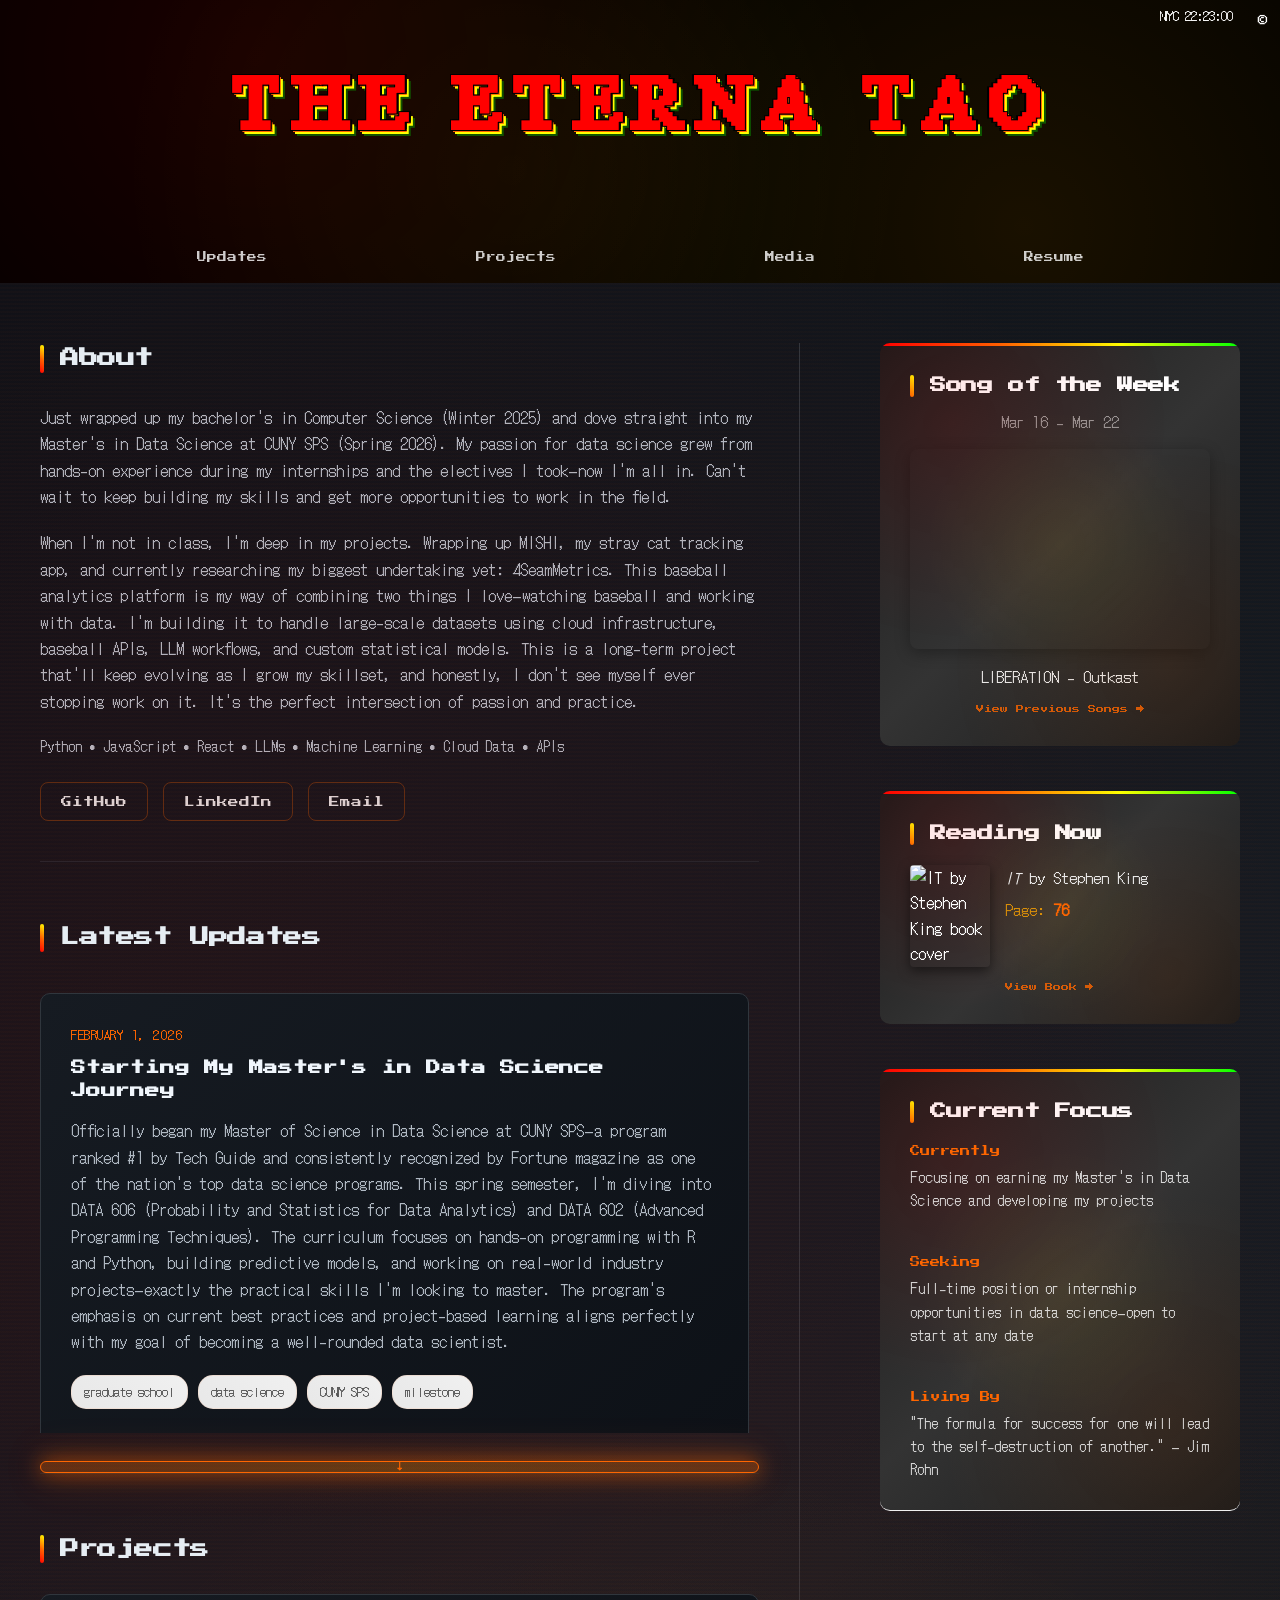
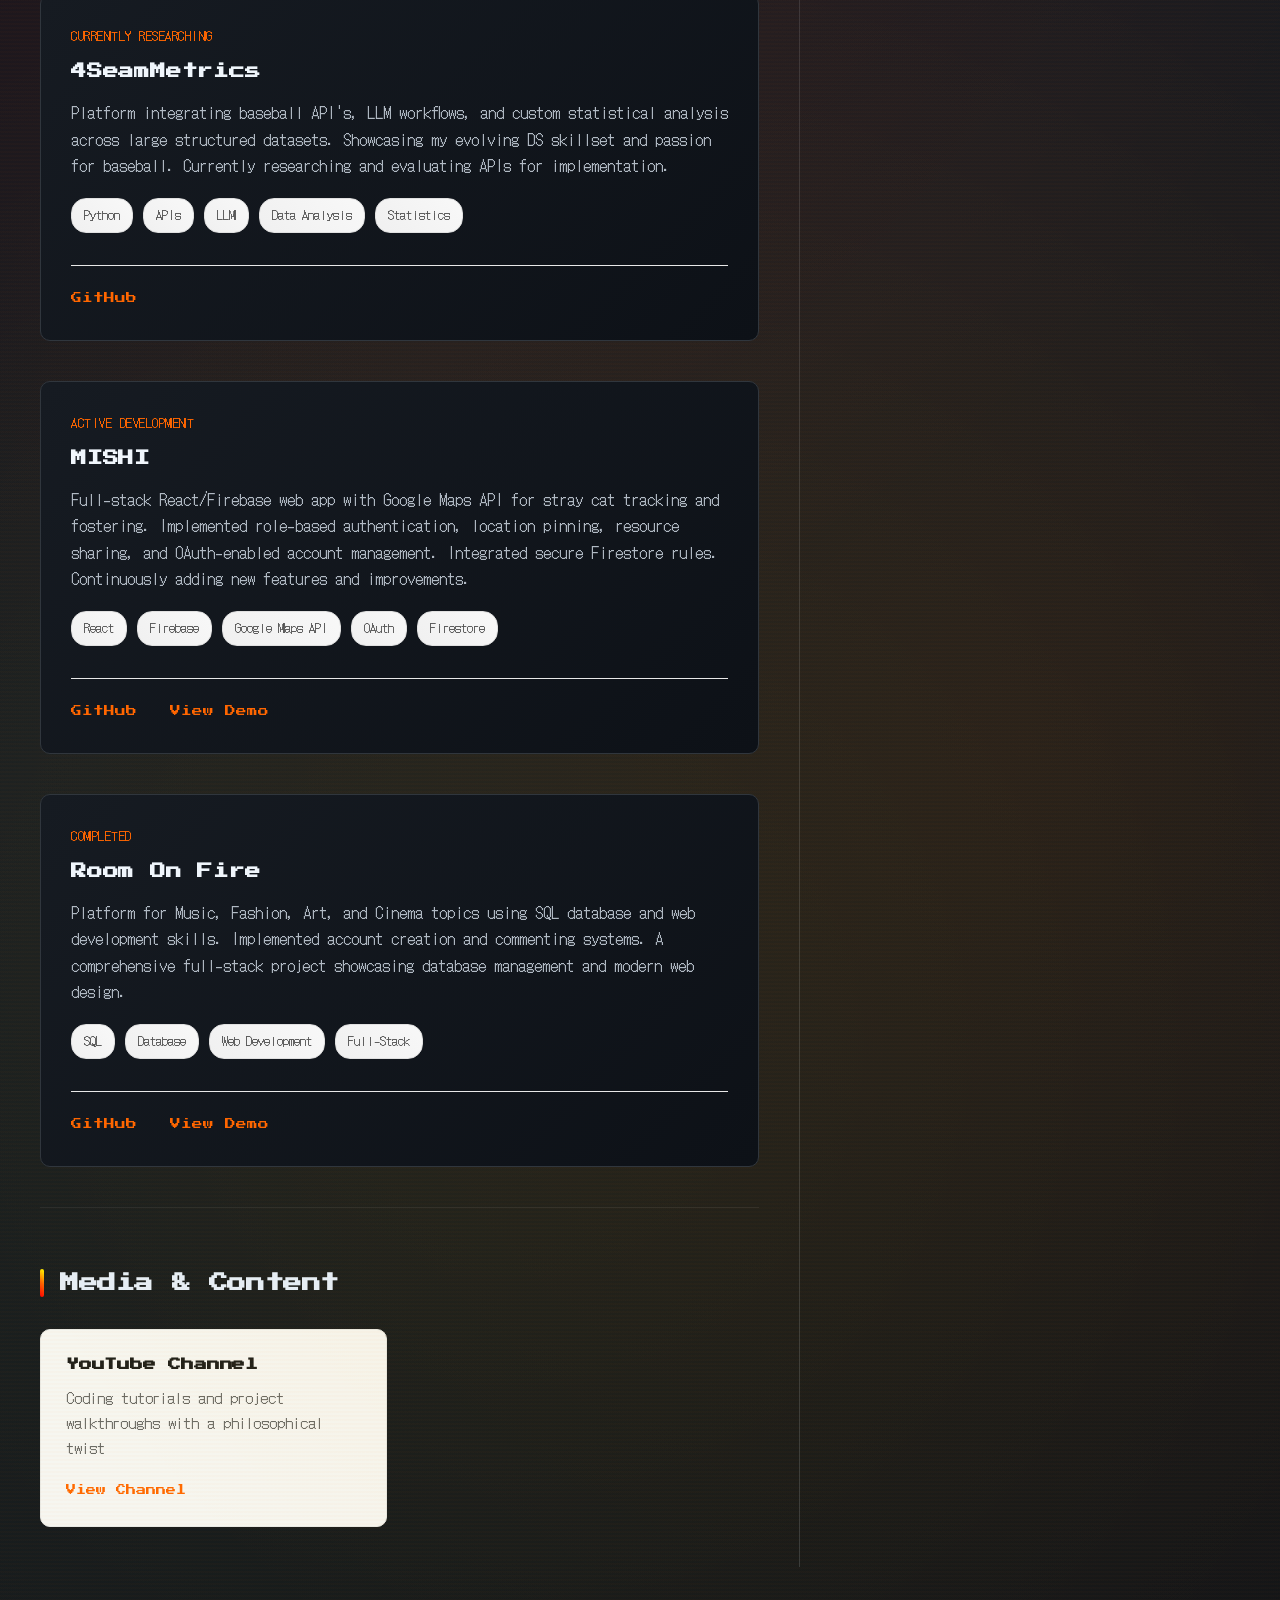
==== commit 8ed541c8: "Update index.html" ====
--- a/index.html
+++ b/index.html
@@ -17,7 +17,7 @@
             <button class="copyright-btn" id="copyrightBtn">©</button>
         </div>
         <div class="title-container">
-            <h1 class="arcade-title">THE ETERNAL TAO</h1>
+            <h1 class="arcade-title">THE ETERNA TAO</h1>
         </div>
         <nav class="main-nav">
             <a href="#updates">Updates</a>
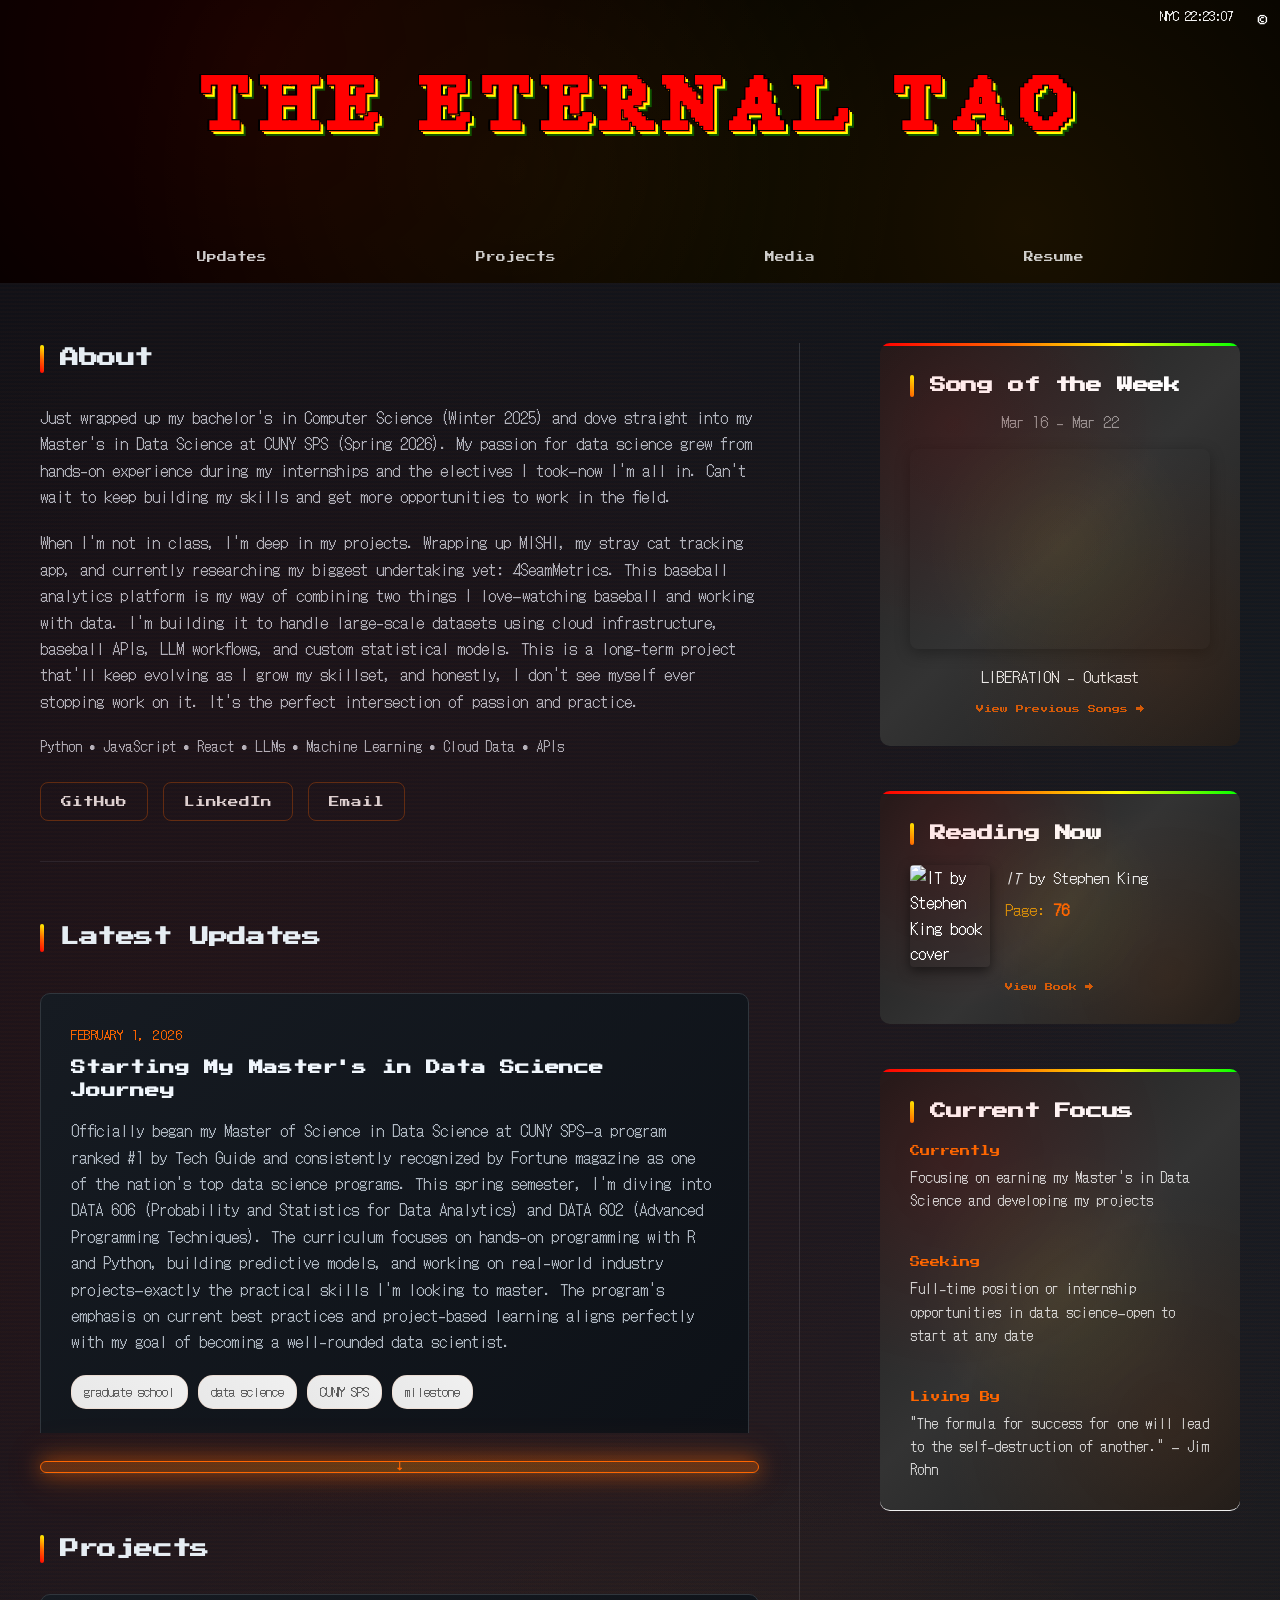
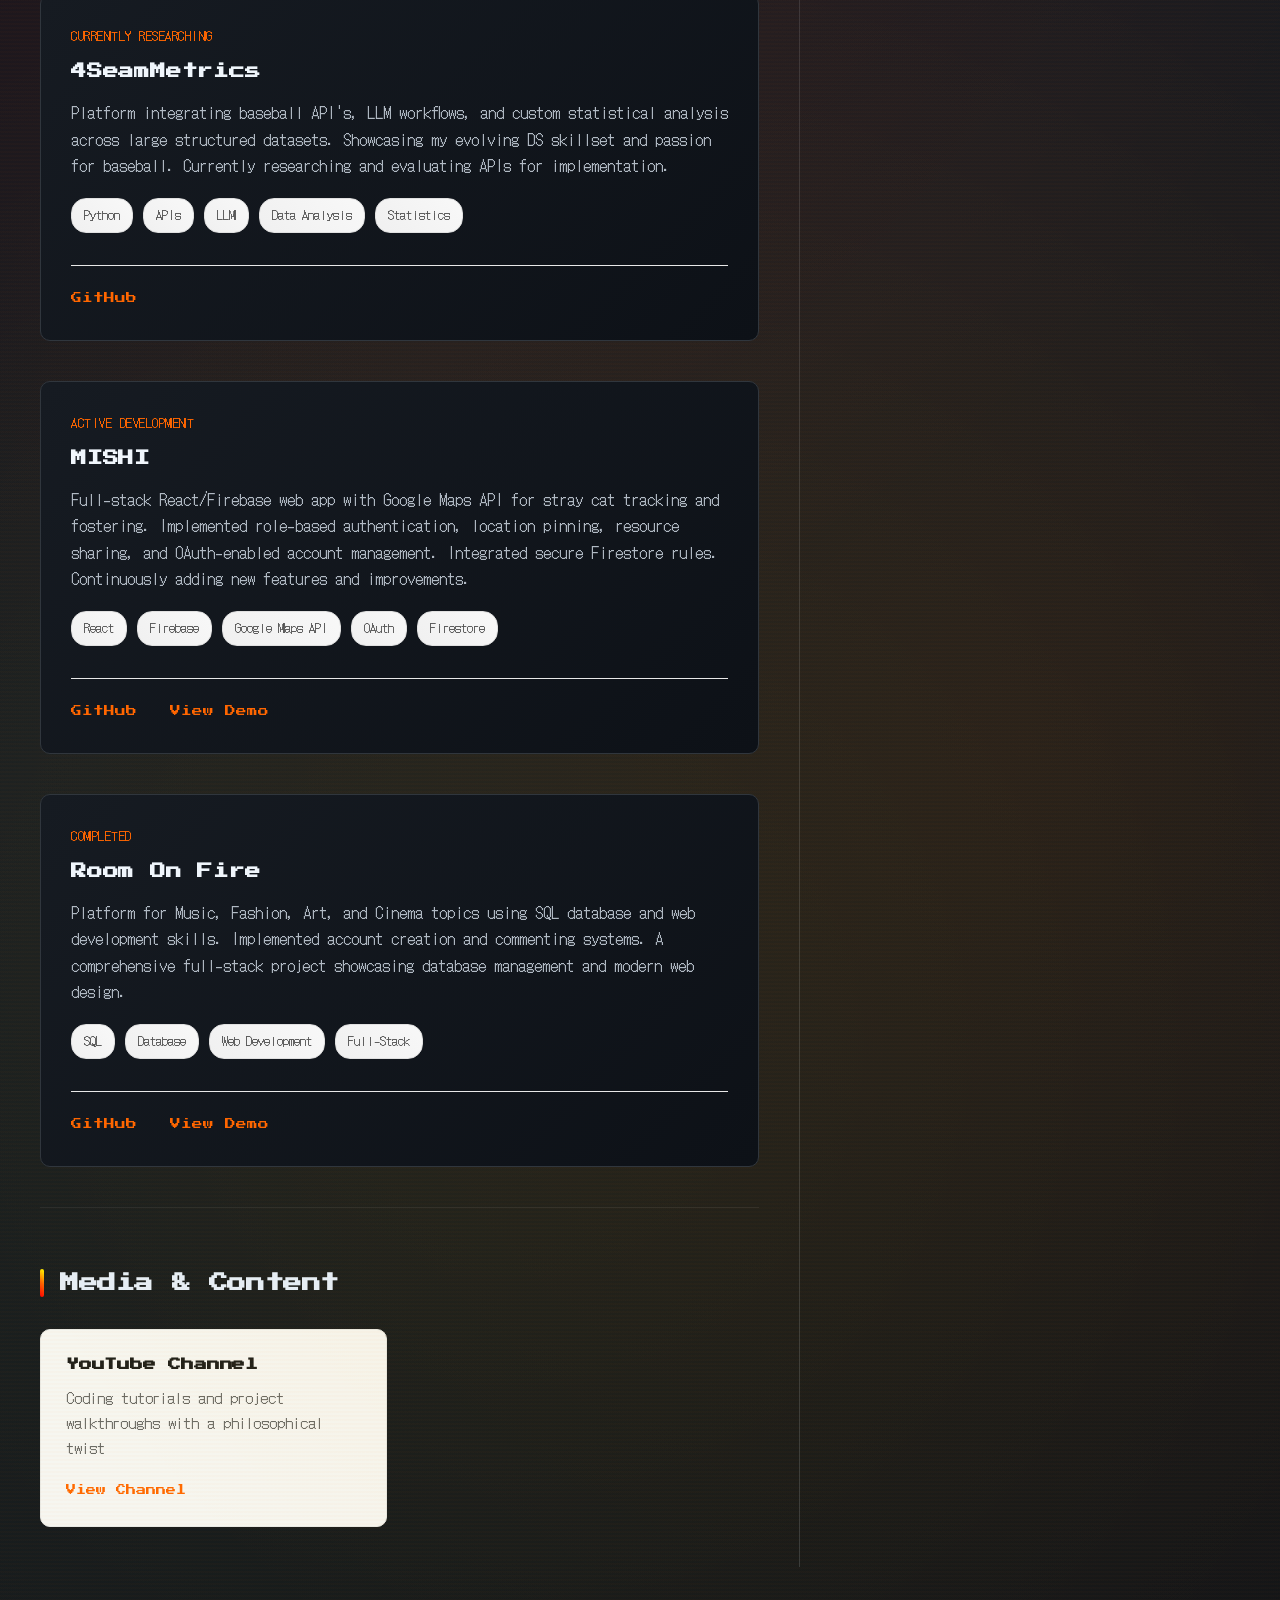
==== commit 835c818c: "Update index.html" ====
--- a/index.html
+++ b/index.html
@@ -17,7 +17,7 @@
             <button class="copyright-btn" id="copyrightBtn">©</button>
         </div>
         <div class="title-container">
-            <h1 class="arcade-title">THE ETERNA TAO</h1>
+            <h1 class="arcade-title">THE ETERNAL TAO</h1>
         </div>
         <nav class="main-nav">
             <a href="#updates">Updates</a>
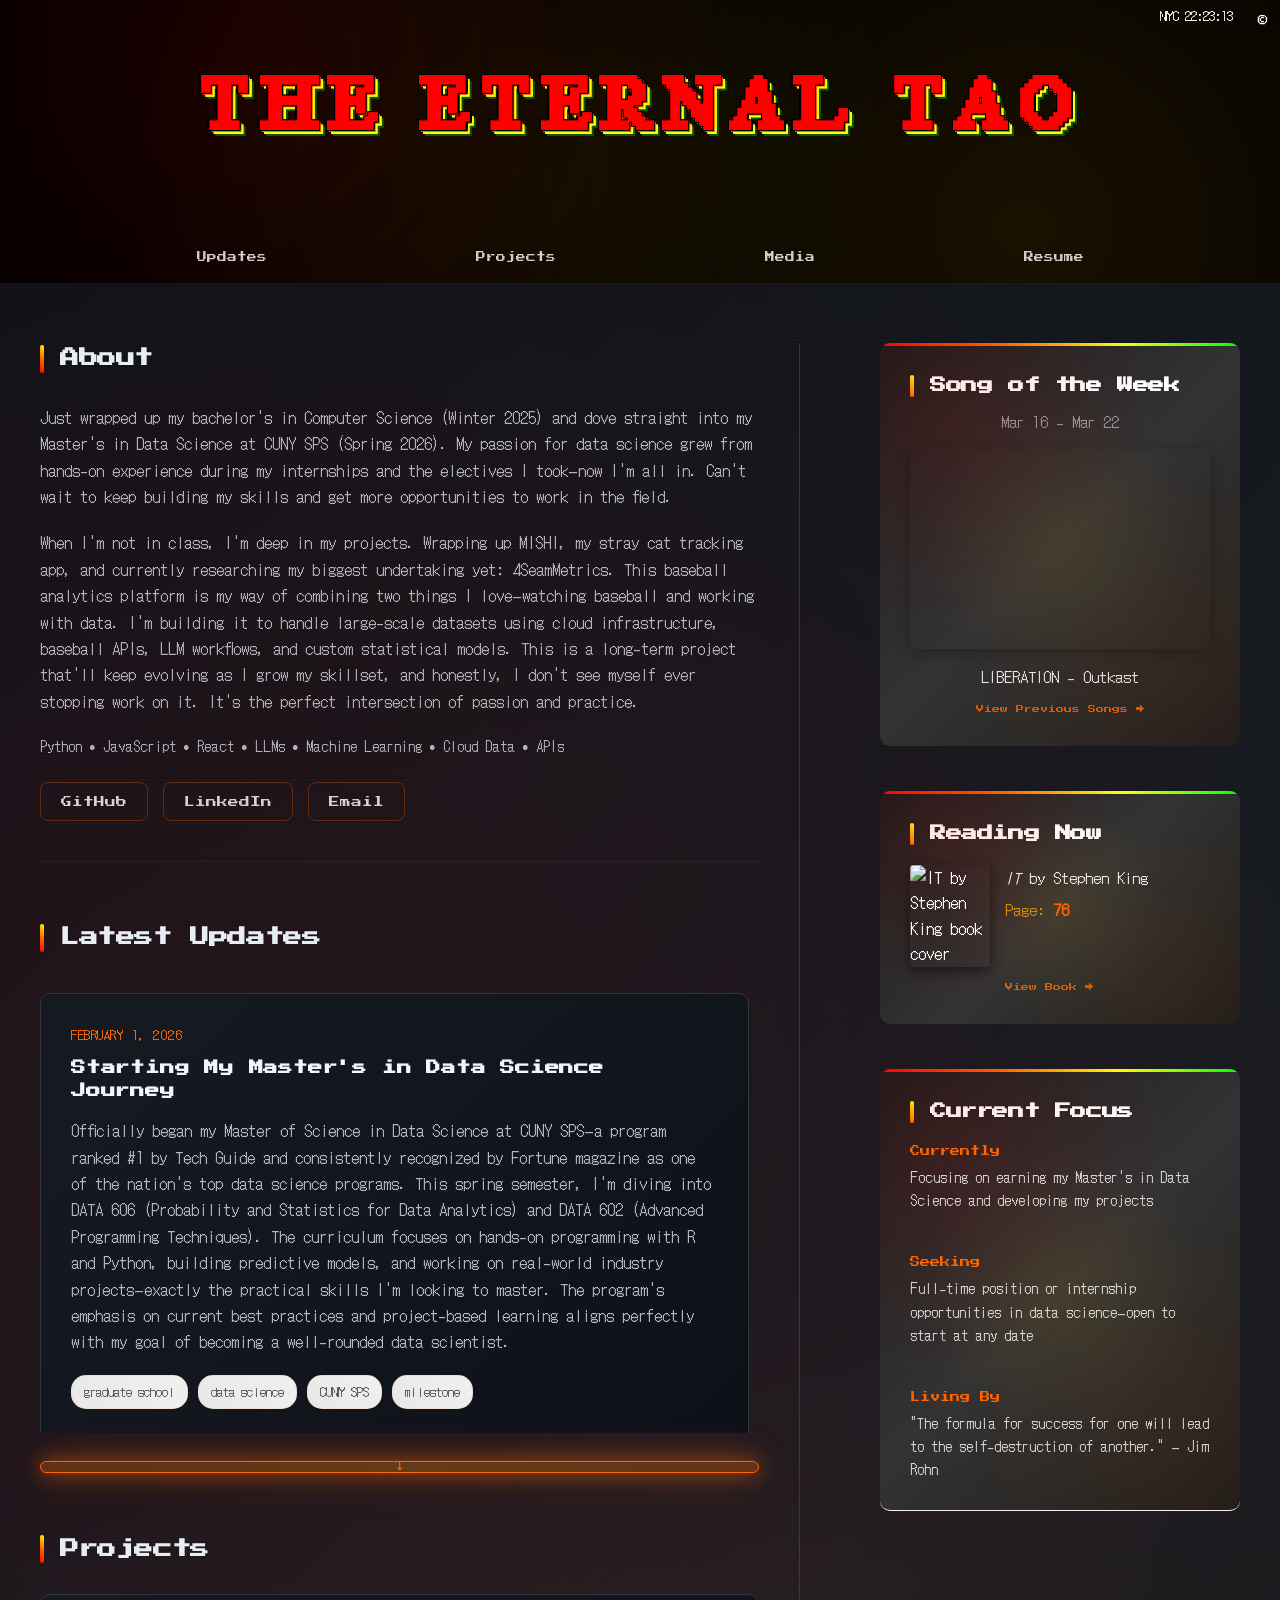
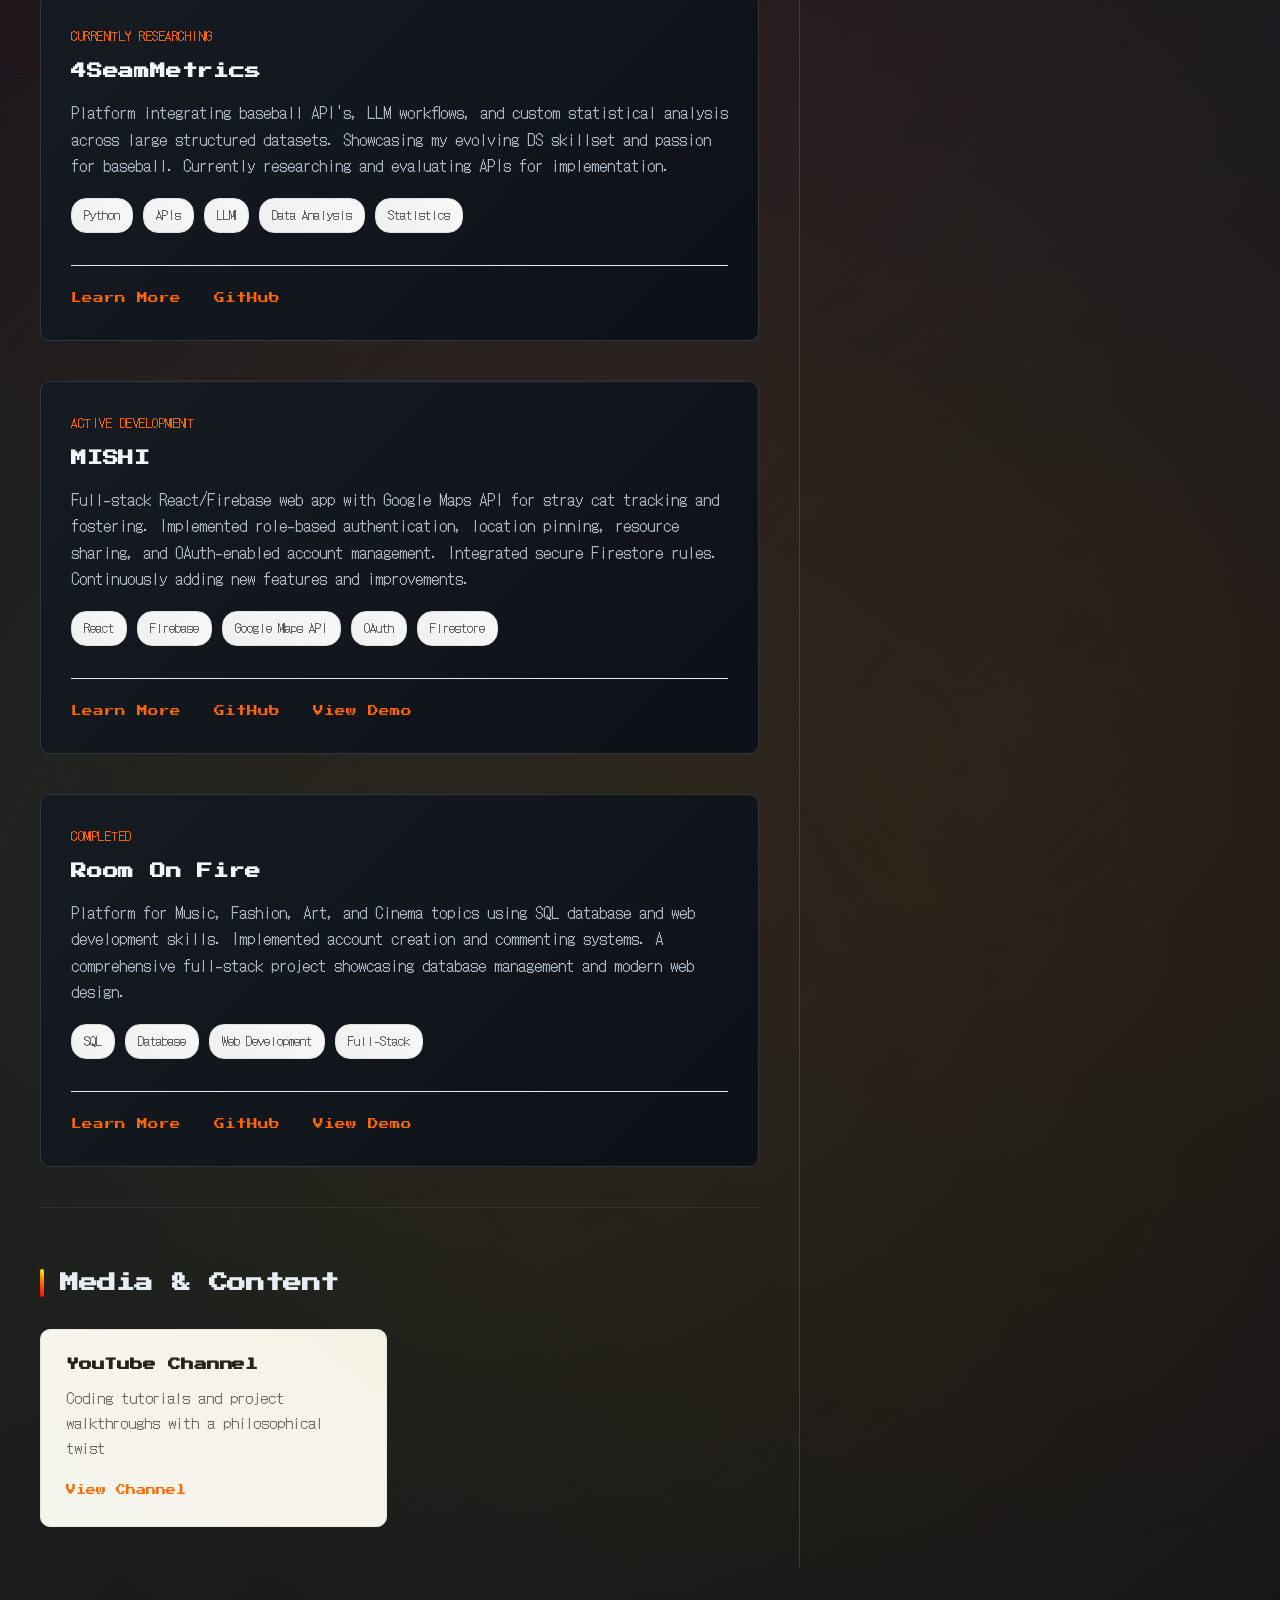
==== commit c55d80bb: "Add files via upload" ====
--- a/index.html
+++ b/index.html
@@ -10,37 +10,7 @@
     <link rel="stylesheet" href="css/styles.css">
 </head>
 <body>
-    <!-- Header -->
-    <header class="main-header">
-        <div class="header-info">
-            <div class="nyc-time" id="nycTime"></div>
-            <button class="copyright-btn" id="copyrightBtn">©</button>
-        </div>
-        <div class="title-container">
-            <h1 class="arcade-title">THE ETERNAL TAO</h1>
-        </div>
-        <nav class="main-nav">
-            <a href="#updates">Updates</a>
-            <a href="#projects">Projects</a>
-            <a href="#media">Media</a>
-            <a href="Resumev.pdf?v=2" target="_blank">Resume</a>
-        </nav>
-    </header>
-
-    <div class="legal-overlay" id="legalOverlay"></div>
-    <div class="legal-window" id="legalWindow">
-        <div class="legal-window-header" id="legalHeader">
-            <button class="legal-close-btn" id="legalCloseBtn">✕</button>
-        </div>
-        <div class="legal-window-content">
-            <div class="legal-window-title" style="text-align: center; margin-bottom: 20px;">THE ETERNAL TAO</div>
-            <p>© 2026 THE ETERNAL TAO. ALL RIGHTS RESERVED.</p>
-            <p style="margin-top: 15px;">This website and all its content, including but not limited to text, graphics, logos, images, and software, are the property of Kevin Villa or its content suppliers and are protected by international copyright laws.</p>
-            <p style="margin-top: 15px;">The compilation of all content on this site is the exclusive property of THE ETERNAL TAO and is protected by international copyright laws. All software used on this site is the property of THE ETERNAL TAO or its software suppliers and is protected by international copyright laws.</p>
-            <p style="margin-top: 15px;">Any unauthorized use, reproduction, or distribution of this website or its contents may result in severe civil and criminal penalties and will be prosecuted to the maximum extent possible under the law.</p>
-            <p style="margin-top: 15px; font-size: 0.75rem;">TYPEFACES BY Kevin Villa</p>
-        </div>
-    </div>
+    <!-- Header and Legal Window loaded by header.js -->
 
     <!-- Main Content -->
     <div class="main-container">
@@ -123,6 +93,7 @@
     </div>
 
     <!-- Load JavaScript -->
+    <script src="js/header.js"></script>
     <script src="js/main.js"></script>
     <script src="content/updates.js"></script>
     <script src="content/projects.js"></script>
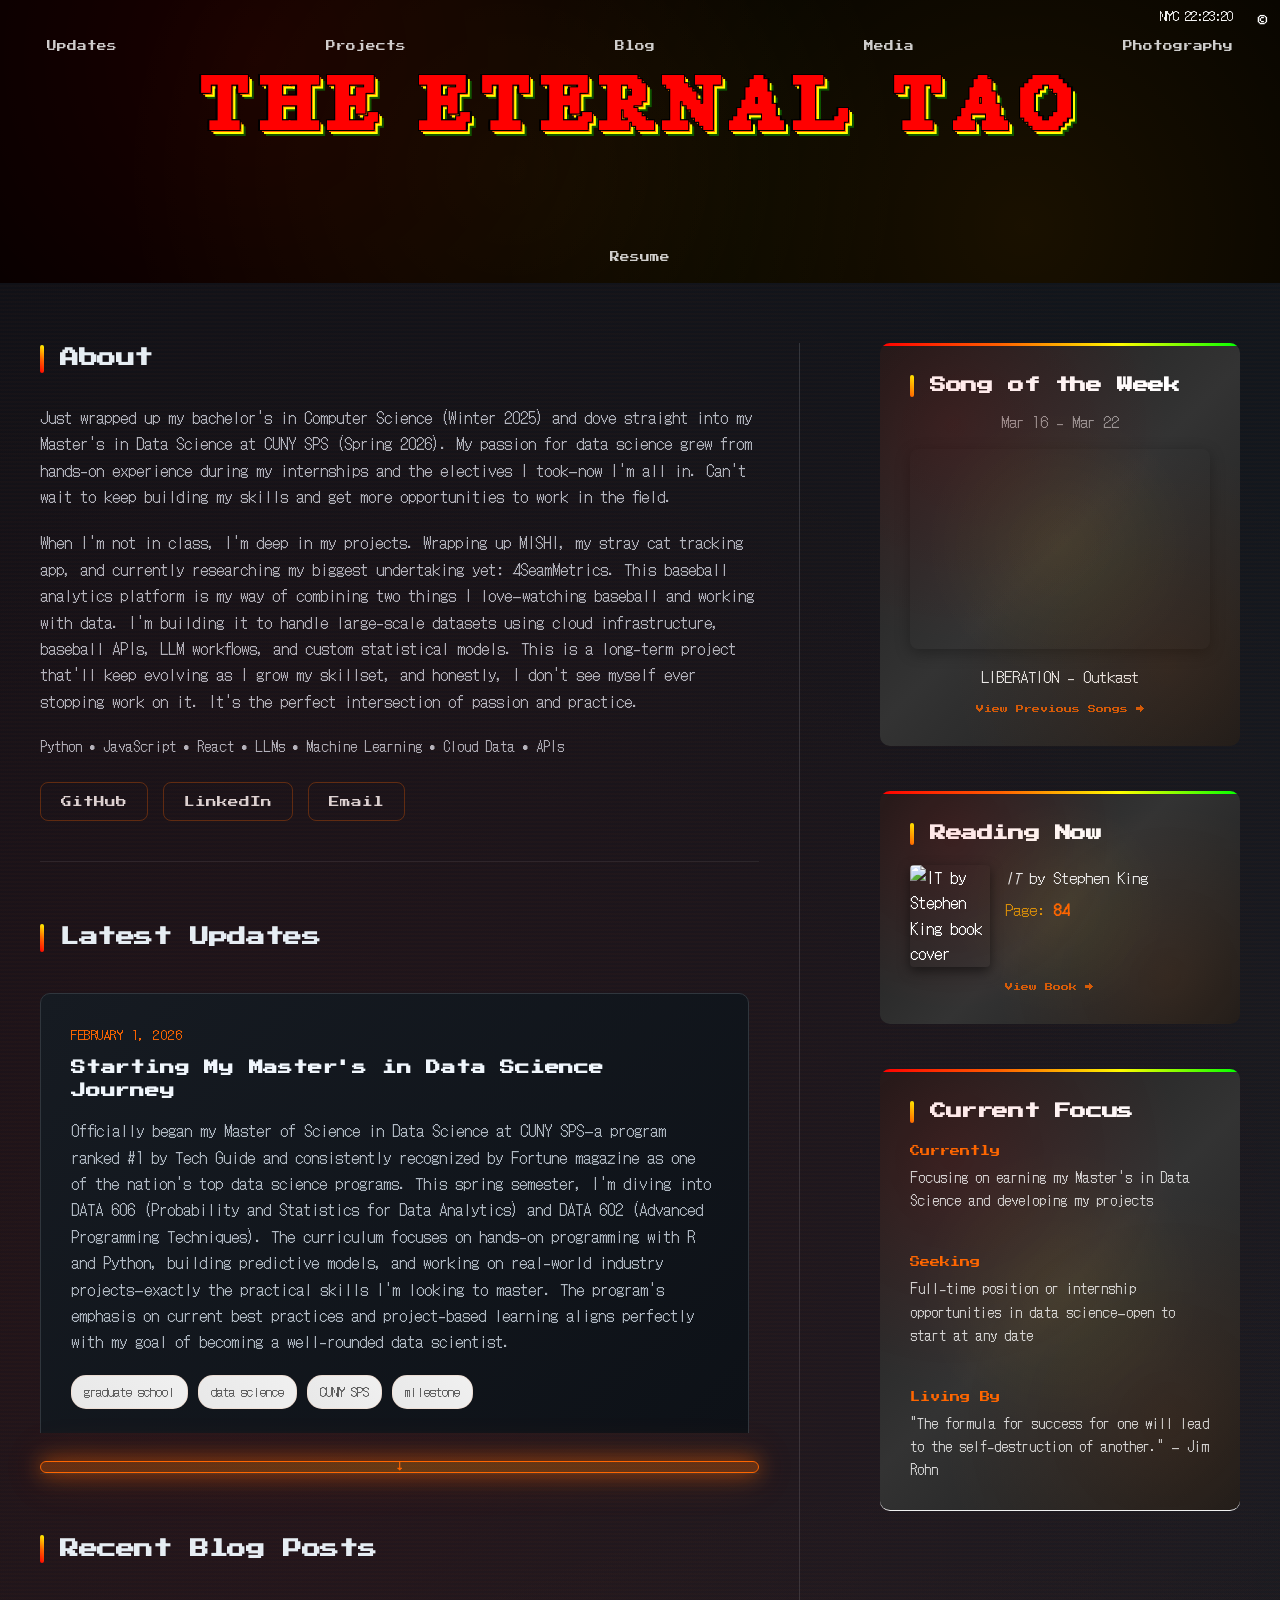
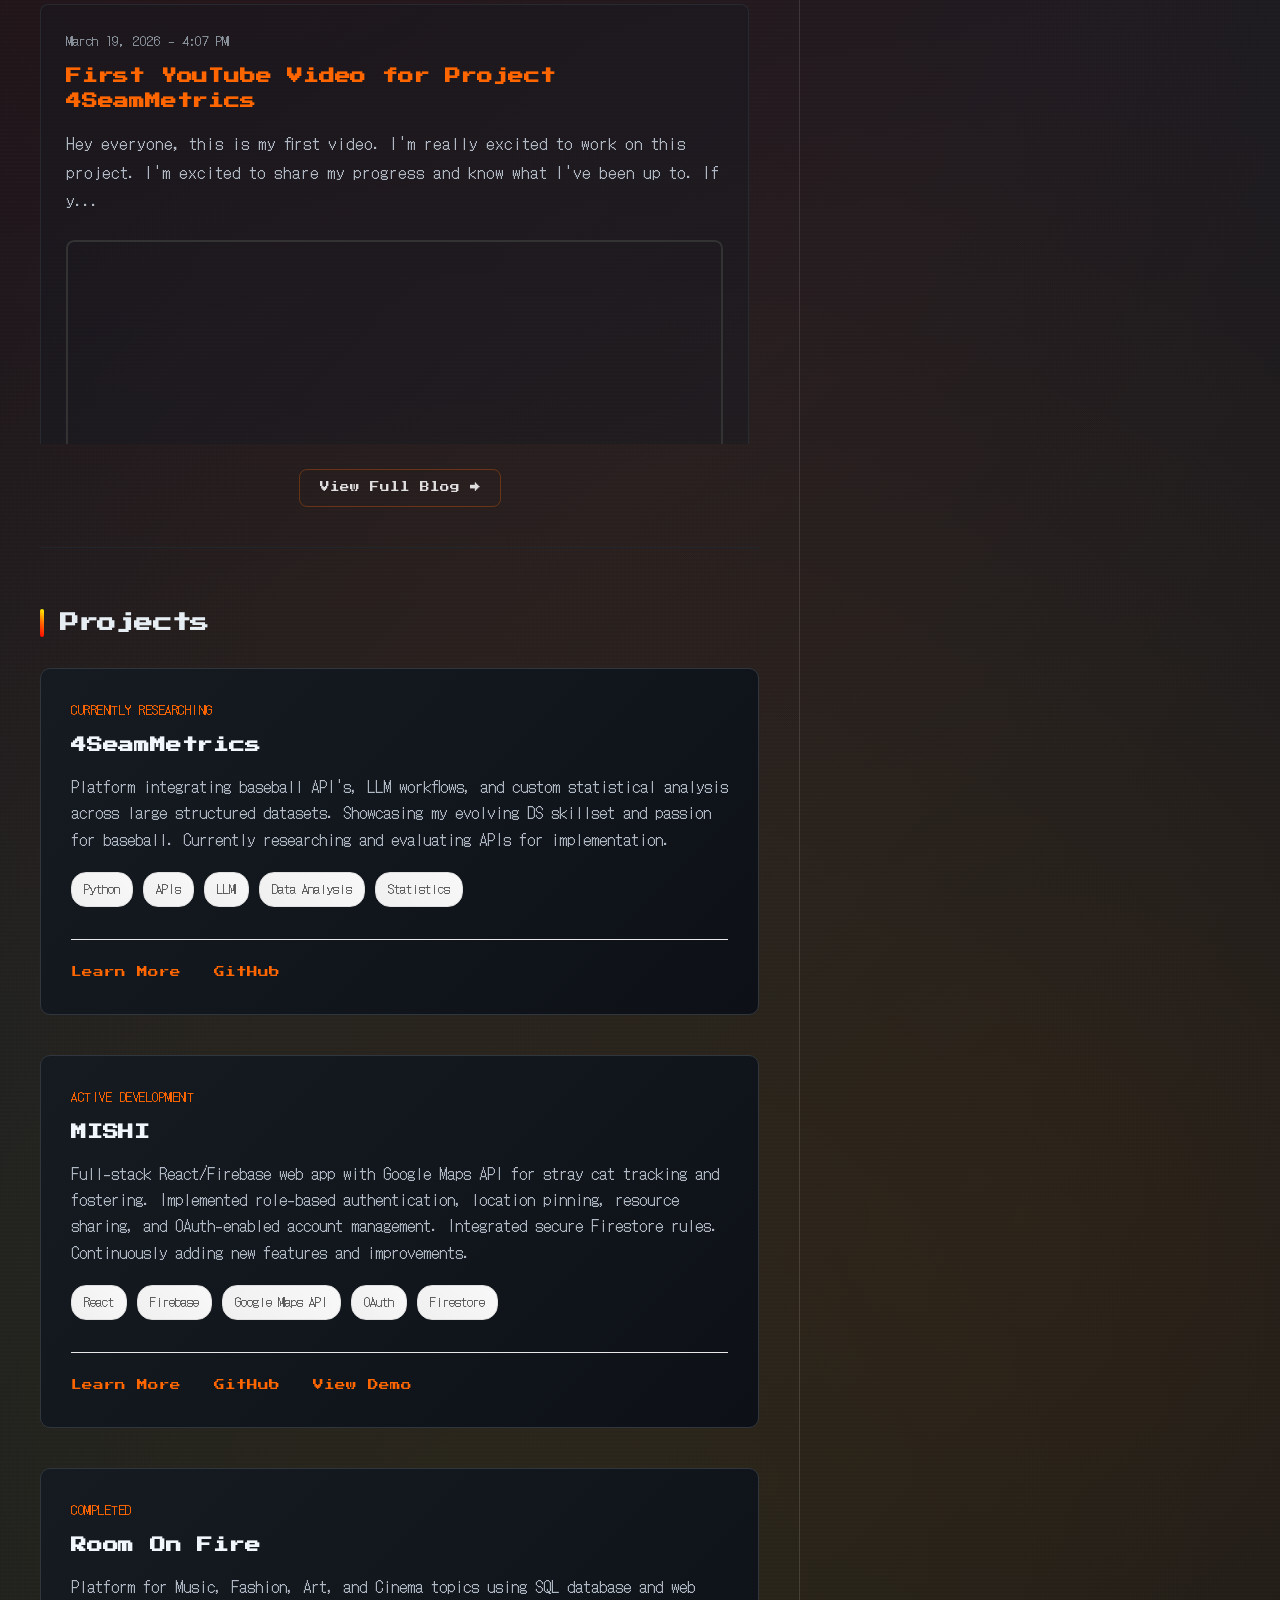
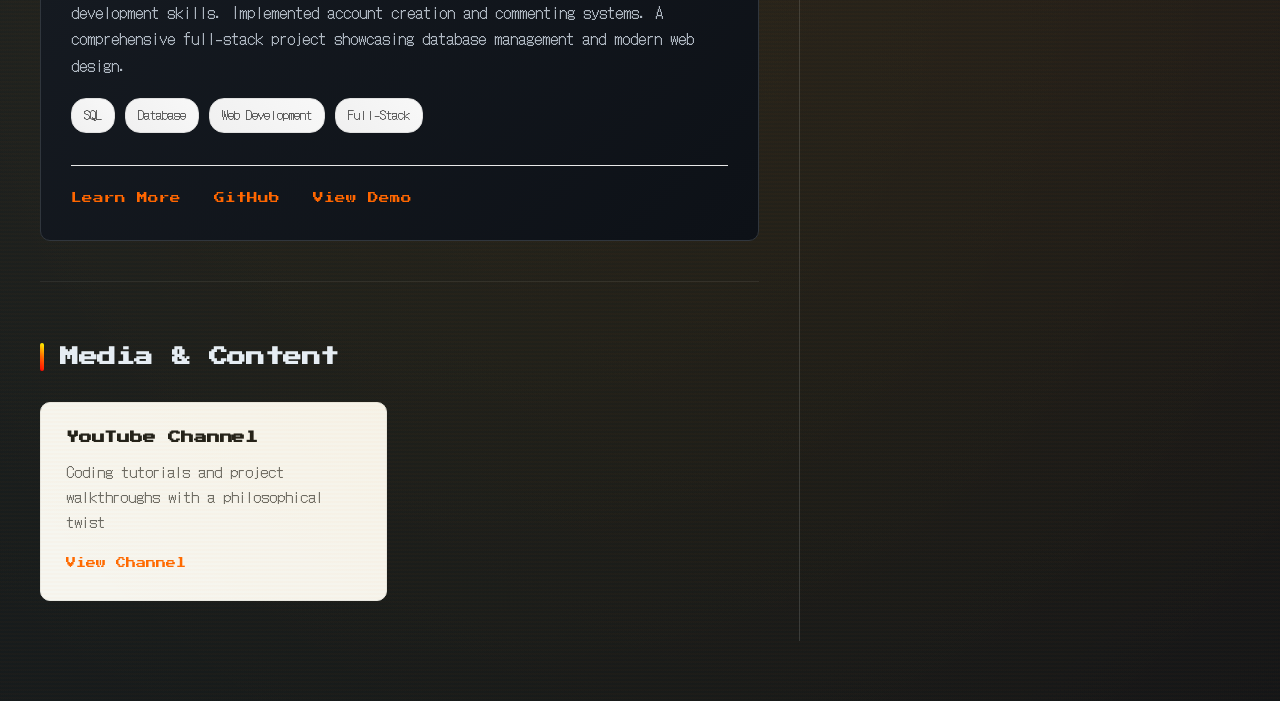
==== commit 492ddcd1: "Blog system launch, navigation fixes, project page updates - Added first blog post with YouTube vide" ====
--- a/index.html
+++ b/index.html
@@ -38,6 +38,19 @@
                         <h2>Latest Updates</h2>
                         <div class="updates-scroll-container">
                             <!-- Updates will be loaded from content/updates.js -->
+                        </div>
+                    </section>
+
+                    <!-- Recent Blog Posts Preview -->
+                    <section class="section blog-preview-section" id="blog-preview">
+                        <h2>Recent Blog Posts</h2>
+                        <div class="blog-preview-scroll-container">
+                            <div id="blogPreviewContainer">
+                                <!-- Blog preview will be loaded from content/blog.js -->
+                            </div>
+                        </div>
+                        <div class="view-full-blog-btn-container">
+                            <a href="blog.html" class="view-full-blog-btn">View Full Blog →</a>
                         </div>
                     </section>
 
@@ -98,5 +111,6 @@
     <script src="content/updates.js"></script>
     <script src="content/projects.js"></script>
     <script src="content/sidebar.js"></script>
+    <script src="content/blog.js"></script>
 </body>
-</html>
+</html>
--- a/css/styles.css
+++ b/css/styles.css
@@ -359,6 +359,14 @@
     text-decoration: underline;
 }
 
+/* Nav separators - hidden on desktop */
+.nav-separator {
+    display: none;
+    color: rgba(255, 255, 255, 0.5);
+    font-family: 'Press Start 2P', monospace;
+    font-size: 0.5rem;
+}
+
 /* Main Content Container */
 .main-container {
     background: linear-gradient(135deg, #0d1117 0%, #161b22 50%, #0d1117 100%);
@@ -505,6 +513,631 @@
     overflow-y: scroll;
 }
 
+/* Blog Preview Section - Same style as Updates */
+.blog-preview-section {
+    position: relative;
+    margin-bottom: 60px;
+}
+
+.blog-preview-scroll-container {
+    max-height: 450px;
+    overflow-y: auto;
+    padding-right: 15px;
+    margin-right: -5px;
+    padding-top: 10px;
+    padding-bottom: 10px;
+}
+
+.blog-preview-scroll-container::-webkit-scrollbar {
+    width: 8px;
+    -webkit-appearance: none;
+}
+
+.blog-preview-scroll-container::-webkit-scrollbar-track {
+    background: rgba(255, 102, 0, 0.1);
+    border-radius: 4px;
+}
+
+.blog-preview-scroll-container::-webkit-scrollbar-thumb {
+    background: linear-gradient(45deg, #ff6600, #ff8800);
+    border-radius: 4px;
+    transition: background 0.3s ease;
+}
+
+.blog-preview-scroll-container::-webkit-scrollbar-thumb:hover {
+    background: linear-gradient(45deg, #ff0000, #ff6600);
+}
+
+.blog-preview-scroll-container {
+    scrollbar-width: thin;
+    scrollbar-color: #ff6600 rgba(255, 102, 0, 0.1);
+    overflow-y: scroll;
+}
+
+.blog-preview-item {
+    background: rgba(22, 27, 34, 0.4);
+    border: 1px solid rgba(48, 54, 61, 0.6);
+    border-radius: 8px;
+    padding: 25px;
+    margin-bottom: 20px;
+    transition: all 0.3s ease;
+}
+
+.blog-preview-item:hover {
+    background: rgba(22, 27, 34, 0.6);
+    border-color: rgba(255, 102, 0, 0.4);
+    transform: translateY(-2px);
+}
+
+.blog-date {
+    font-family: 'DotGothic16', monospace;
+    color: #8b949e;
+    font-size: 0.85rem;
+    margin-bottom: 12px;
+}
+
+.blog-preview-item h3 {
+    color: #ff6600;
+    margin-bottom: 15px;
+}
+
+.blog-preview-item p {
+    font-family: 'DotGothic16', monospace;
+    color: #b1bac4;
+    line-height: 1.7;
+    font-size: 1.05rem;
+}
+
+.blog-tags {
+    display: flex;
+    flex-wrap: wrap;
+    gap: 8px;
+    margin-top: 15px;
+}
+
+.blog-tag {
+    font-family: 'DotGothic16', monospace;
+    background: rgba(255, 255, 255, 0.1);
+    border: 1px solid rgba(255, 255, 255, 0.2);
+    color: rgba(255, 255, 255, 0.8);
+    padding: 4px 10px;
+    border-radius: 12px;
+    font-size: 0.75rem;
+}
+
+.view-full-blog-btn-container {
+    text-align: center;
+    margin-top: 25px;
+}
+
+.view-full-blog-btn {
+    font-family: 'Press Start 2P', monospace;
+    display: inline-block;
+    color: rgba(255, 255, 255, 0.85);
+    background: transparent;
+    text-decoration: none;
+    padding: 10px 20px;
+    border-radius: 8px;
+    border: 1px solid rgba(255, 102, 0, 0.3);
+    font-size: 0.6rem; /* Slightly smaller than connect buttons (0.67rem) */
+    transition: all 0.3s ease;
+}
+
+.view-full-blog-btn:hover {
+    background: #f8f8f8;
+    color: #ff6600;
+    border-color: #ff6600;
+}
+
+/* Glow effect when scrolled to bottom of blog preview */
+.blog-preview-section.scrolled-to-bottom .view-full-blog-btn {
+    background: linear-gradient(90deg, rgba(255, 102, 0, 0.3), rgba(255, 136, 0, 0.3), rgba(255, 102, 0, 0.3));
+    border-color: #ff6600;
+    color: #ff6600;
+    box-shadow: 0 0 20px rgba(255, 102, 0, 0.6), 0 0 40px rgba(255, 102, 0, 0.3);
+    animation: buttonGlow 2s ease-in-out infinite;
+}
+
+@keyframes buttonGlow {
+    0%, 100% {
+        box-shadow: 0 0 20px rgba(255, 102, 0, 0.6), 0 0 40px rgba(255, 102, 0, 0.3);
+    }
+    50% {
+        box-shadow: 0 0 30px rgba(255, 102, 0, 0.9), 0 0 60px rgba(255, 102, 0, 0.5);
+    }
+}
+
+/* ====================================
+   BLOG PAGE STYLES
+   ==================================== */
+.blog-page-container {
+    max-width: 1200px;
+    margin: 0 auto;
+    padding: 30px 40px 60px 40px;
+}
+
+.blog-page-title {
+    font-family: 'Press Start 2P', monospace;
+    font-size: 1.19rem;
+    color: white;
+    text-align: center;
+    margin-bottom: 60px;
+    margin-top: 10px;
+    text-decoration: underline;
+}
+
+.blog-post {
+    background: rgba(26, 26, 26, 0.6);
+    border: 2px solid #333;
+    border-radius: 8px;
+    padding: 30px;
+    margin-bottom: 40px;
+    transition: all 0.3s ease;
+}
+
+.blog-post:hover {
+    border-color: #ff6600;
+    box-shadow: 0 5px 20px rgba(255, 102, 0, 0.2);
+}
+
+.blog-post-date {
+    font-family: 'DotGothic16', monospace;
+    color: #888;
+    font-size: 0.85rem;
+    margin-bottom: 15px;
+}
+
+.blog-post-title {
+    font-family: 'Press Start 2P', monospace;
+    font-size: 1.1rem;
+    color: #ff6600;
+    margin-bottom: 20px;
+    line-height: 1.5;
+}
+
+.blog-post-content {
+    font-family: 'DotGothic16', monospace;
+    color: #b1bac4;
+    line-height: 1.8;
+    font-size: 1.05rem;
+}
+
+.blog-post-content p {
+    margin-bottom: 20px;
+}
+
+.blog-youtube-embed {
+    margin: 25px 0;
+    border-radius: 8px;
+    overflow: hidden;
+    position: relative;
+    padding-bottom: 56.25%; /* 16:9 aspect ratio */
+    height: 0;
+}
+
+.blog-youtube-embed iframe {
+    position: absolute;
+    top: 0;
+    left: 0;
+    width: 100%;
+    height: 100%;
+    border: 2px solid #333;
+    border-radius: 8px;
+}
+
+.blog-image {
+    margin: 25px 0;
+    text-align: center;
+}
+
+.blog-image img {
+    max-width: 100%;
+    height: auto;
+    border-radius: 8px;
+    border: 2px solid #333;
+}
+
+.blog-post-tags {
+    display: flex;
+    flex-wrap: wrap;
+    gap: 10px;
+    margin-top: 20px;
+}
+
+/* ====================================
+   PHOTOGRAPHY PAGE STYLES
+   ==================================== */
+.photo-gallery-container {
+    max-width: 1200px;
+    margin: 0 auto;
+    padding: 30px 40px 60px 40px;
+}
+
+.photo-gallery-title {
+    font-family: 'Press Start 2P', monospace;
+    font-size: 1.19rem;
+    color: white;
+    text-align: center;
+    margin-bottom: 60px;
+    margin-top: 10px;
+    text-decoration: underline;
+}
+
+.photo-grid {
+    display: grid;
+    grid-template-columns: repeat(3, 1fr);
+    gap: 30px;
+    margin-bottom: 50px;
+}
+
+.photo-item {
+    position: relative;
+    width: 100%;
+    overflow: hidden;
+    background: #1a1a1a;
+    border: 2px solid #333;
+    cursor: pointer;
+    transition: all 0.3s ease;
+    display: flex;
+    align-items: center;
+    justify-content: center;
+    min-height: 250px;
+}
+
+.photo-item:hover {
+    border-color: #ff6600;
+    transform: translateY(-5px);
+    box-shadow: 0 10px 30px rgba(255, 102, 0, 0.3);
+}
+
+.photo-item img {
+    width: 100%;
+    height: auto;
+    object-fit: contain;
+    transition: transform 0.3s ease;
+}
+
+.photo-item:hover img {
+    transform: scale(1.05);
+}
+
+.pagination {
+    display: flex;
+    justify-content: center;
+    align-items: center;
+    gap: 15px;
+    margin-top: 70px;
+}
+
+.pagination button,
+.pagination .page-number {
+    font-family: 'Press Start 2P', monospace;
+    background: linear-gradient(45deg, #ff6600, #ff8800);
+    color: white;
+    border: none;
+    padding: 7px 12px;
+    font-size: 0.42rem;
+    cursor: pointer;
+    transition: all 0.3s ease;
+}
+
+.pagination button:hover {
+    background: linear-gradient(45deg, #ff0000, #ff6600);
+    transform: translateY(-2px);
+}
+
+.pagination button:disabled {
+    background: #333;
+    color: #666;
+    cursor: not-allowed;
+    transform: none;
+}
+
+.pagination .page-number {
+    background: #1a1a1a;
+    border: 2px solid #ff6600;
+    padding: 5px 10px;
+    cursor: default;
+}
+
+.pagination .page-number.active {
+    background: linear-gradient(45deg, #ff6600, #ff8800);
+}
+
+/* Lightbox for full-size photo view */
+.lightbox {
+    display: none;
+    position: fixed;
+    top: 0;
+    left: 0;
+    width: 100%;
+    height: 100%;
+    background: rgba(0, 0, 0, 0.95);
+    z-index: 10000;
+    justify-content: center;
+    align-items: center;
+}
+
+.lightbox.active {
+    display: flex;
+}
+
+.lightbox img {
+    max-width: 90%;
+    max-height: 90%;
+    object-fit: contain;
+}
+
+.lightbox-close {
+    position: absolute;
+    top: 30px;
+    right: 40px;
+    font-family: 'Press Start 2P', monospace;
+    font-size: 2rem;
+    color: white;
+    background: none;
+    border: none;
+    cursor: pointer;
+    transition: color 0.3s ease;
+}
+
+.lightbox-close:hover {
+    color: #ff6600;
+}
+
+/* ====================================
+   PROJECT PAGE STYLES
+   ==================================== */
+.project-hero {
+    background: linear-gradient(135deg, #161b22 0%, #0d1117 100%);
+    padding: 60px 40px;
+    border-bottom: 3px solid;
+    border-image: linear-gradient(90deg, #ff0000, #ff6600, #ffff00, #00ff00) 1;
+}
+
+.project-hero h1 {
+    font-family: 'Press Start 2P', monospace;
+    font-size: 2.5rem;
+    color: #ff6600;
+    margin-bottom: 20px;
+    text-align: center;
+}
+
+.project-meta {
+    text-align: center;
+    margin-bottom: 30px;
+}
+
+.project-status-badge {
+    font-family: 'DotGothic16', monospace;
+    display: inline-block;
+    background: linear-gradient(45deg, #ff6600, #ff8800);
+    color: white;
+    padding: 8px 20px;
+    border-radius: 20px;
+    font-size: 0.9rem;
+    font-weight: 600;
+}
+
+.project-content {
+    max-width: 1400px;
+    margin: 0 auto;
+    padding: 60px 40px;
+}
+
+/* Two-column layout for project sections on desktop */
+.project-sections-grid {
+    column-count: 2;
+    column-gap: 40px;
+    margin-bottom: 60px;
+}
+
+.project-section {
+    margin-bottom: 40px;
+    break-inside: avoid;
+}
+
+.project-section h2 {
+    font-family: 'Press Start 2P', monospace;
+    font-size: 1.5rem;
+    color: #e6edf3;
+    margin-bottom: 15px;
+    padding-left: 20px;
+    position: relative;
+}
+
+.project-section h2::before {
+    content: '';
+    position: absolute;
+    left: 0;
+    top: 50%;
+    transform: translateY(-50%);
+    width: 4px;
+    height: 35px;
+    background: linear-gradient(45deg, #ff6600, #ffff00);
+    border-radius: 2px;
+}
+
+.project-section p {
+    font-family: 'DotGothic16', monospace;
+    color: #b1bac4;
+    line-height: 1.8;
+    font-size: 1.1rem;
+    margin-bottom: 12px;
+}
+
+.project-section p:last-child {
+    margin-bottom: 0;
+}
+
+.project-section ul {
+    font-family: 'DotGothic16', monospace;
+    color: #b1bac4;
+    line-height: 1.8;
+    font-size: 1.1rem;
+    margin-left: 30px;
+    margin-bottom: 0;
+    margin-top: 0;
+}
+
+.project-section ul li {
+    margin-bottom: 8px;
+}
+
+.project-section ul li:last-child {
+    margin-bottom: 0;
+}
+
+.tech-stack {
+    display: flex;
+    flex-wrap: wrap;
+    gap: 12px;
+    margin-top: 20px;
+    margin-bottom: 0;
+}
+
+.tech-badge {
+    font-family: 'DotGothic16', monospace;
+    background: rgba(255, 255, 255, 0.1);
+    border: 1px solid rgba(255, 255, 255, 0.2);
+    color: rgba(255, 255, 255, 0.8);
+    padding: 8px 16px;
+    border-radius: 20px;
+    font-size: 0.9rem;
+    transition: all 0.3s ease;
+}
+
+.tech-badge:hover {
+    background: rgba(255, 255, 255, 0.15);
+    border-color: rgba(255, 255, 255, 0.3);
+    color: rgba(255, 255, 255, 0.95);
+    transform: translateY(-2px);
+}
+
+.back-link {
+    font-family: 'Press Start 2P', monospace;
+    display: inline-block;
+    color: #ff6600;
+    text-decoration: none;
+    font-size: 0.8rem;
+    margin-bottom: 40px;
+    transition: all 0.3s ease;
+}
+
+.back-link:hover {
+    color: #ff0000;
+    text-decoration: underline;
+}
+
+.external-links {
+    display: flex;
+    gap: 15px;
+    margin-top: 20px;
+    margin-bottom: 40px;
+}
+
+.external-links a {
+    font-family: 'Press Start 2P', monospace;
+    color: white;
+    background: linear-gradient(45deg, #ff6600, #ff8800);
+    text-decoration: none;
+    padding: 12px 24px; /* 20% smaller: was 15px 30px */
+    border-radius: 8px;
+    font-size: 0.6rem; /* 20% smaller: was 0.75rem */
+    transition: all 0.3s ease;
+}
+
+.external-links a:hover {
+    background: linear-gradient(45deg, #ff0000, #ff6600);
+    transform: translateY(-2px);
+    box-shadow: 0 5px 20px rgba(255, 102, 0, 0.4);
+}
+
+/* ====================================
+   MOBILE RESPONSIVE OVERRIDES
+   ==================================== */
+@media (max-width: 768px) {
+    /* Blog page mobile */
+    .blog-page-container {
+        padding: 20px;
+    }
+
+    .blog-page-title {
+        font-size: 1rem;
+    }
+
+    .blog-post {
+        padding: 20px;
+    }
+
+    .blog-post-title {
+        font-size: 0.9rem;
+    }
+
+    .blog-youtube-embed iframe {
+        height: 250px;
+    }
+
+    /* Photography page mobile */
+    .photo-grid {
+        grid-template-columns: 1fr;
+        gap: 20px;
+    }
+
+    .photo-gallery-title {
+        font-size: 1.2rem;
+    }
+
+    .pagination {
+        flex-wrap: wrap;
+        gap: 10px;
+    }
+
+    .pagination button,
+    .pagination .page-number {
+        font-size: 0.6rem;
+        padding: 10px 15px;
+    }
+
+    /* Project page mobile */
+    .project-sections-grid {
+        column-count: 1;
+    }
+
+    .project-content {
+        padding: 40px 20px;
+    }
+}
+.project-blog-item {
+    background: rgba(22, 27, 34, 0.4);
+    border: 1px solid rgba(48, 54, 61, 0.6);
+    border-radius: 8px;
+    padding: 20px;
+    margin-bottom: 15px;
+    transition: all 0.3s ease;
+}
+
+.project-blog-item:hover {
+    background: rgba(22, 27, 34, 0.6);
+    border-color: rgba(255, 102, 0, 0.4);
+}
+
+.project-blog-item h4 {
+    font-family: 'Press Start 2P', monospace;
+    font-size: 0.85rem;
+    color: #ff6600;
+    margin-bottom: 12px;
+    line-height: 1.4;
+}
+
+.project-blog-item p {
+    font-family: 'DotGothic16', monospace;
+    color: #b1bac4;
+    line-height: 1.6;
+    font-size: 0.95rem;
+    margin-bottom: 0;
+}
+
 h2 {
     font-family: 'Press Start 2P', monospace;
     font-size: 1.19rem;
@@ -1317,8 +1950,8 @@
         position: static;
         transform: none;
         margin-top: 20px;
-        gap: 10px;
-        padding: 0 15px;
+        gap: 0px; /* No gap at all */
+        padding: 0 5px; /* Minimal side padding */
         display: flex;
         flex-wrap: nowrap;
         justify-content: center;
@@ -1326,11 +1959,18 @@
     }
     
     .main-nav a {
-        font-size: 0.5rem;
-        padding: 8px 10px 12px 10px;
+        font-size: 0.32rem; /* Even smaller - was 0.38rem */
+        padding: 6px 3px 8px 3px; /* Very tight padding - was 5px */
         flex: 0 0 auto;
         text-align: center;
         white-space: nowrap;
+    }
+    
+    /* Show nav separators on mobile */
+    .nav-separator {
+        display: inline;
+        font-size: 0.32rem; /* Match button size */
+        padding: 0 1px; /* Minimal spacing - was 2px */
     }
     
     /* All other fonts 25% smaller */
@@ -1453,4 +2093,4 @@
     .about-sidebar {
         padding: 25px;
     }
-}
+}
